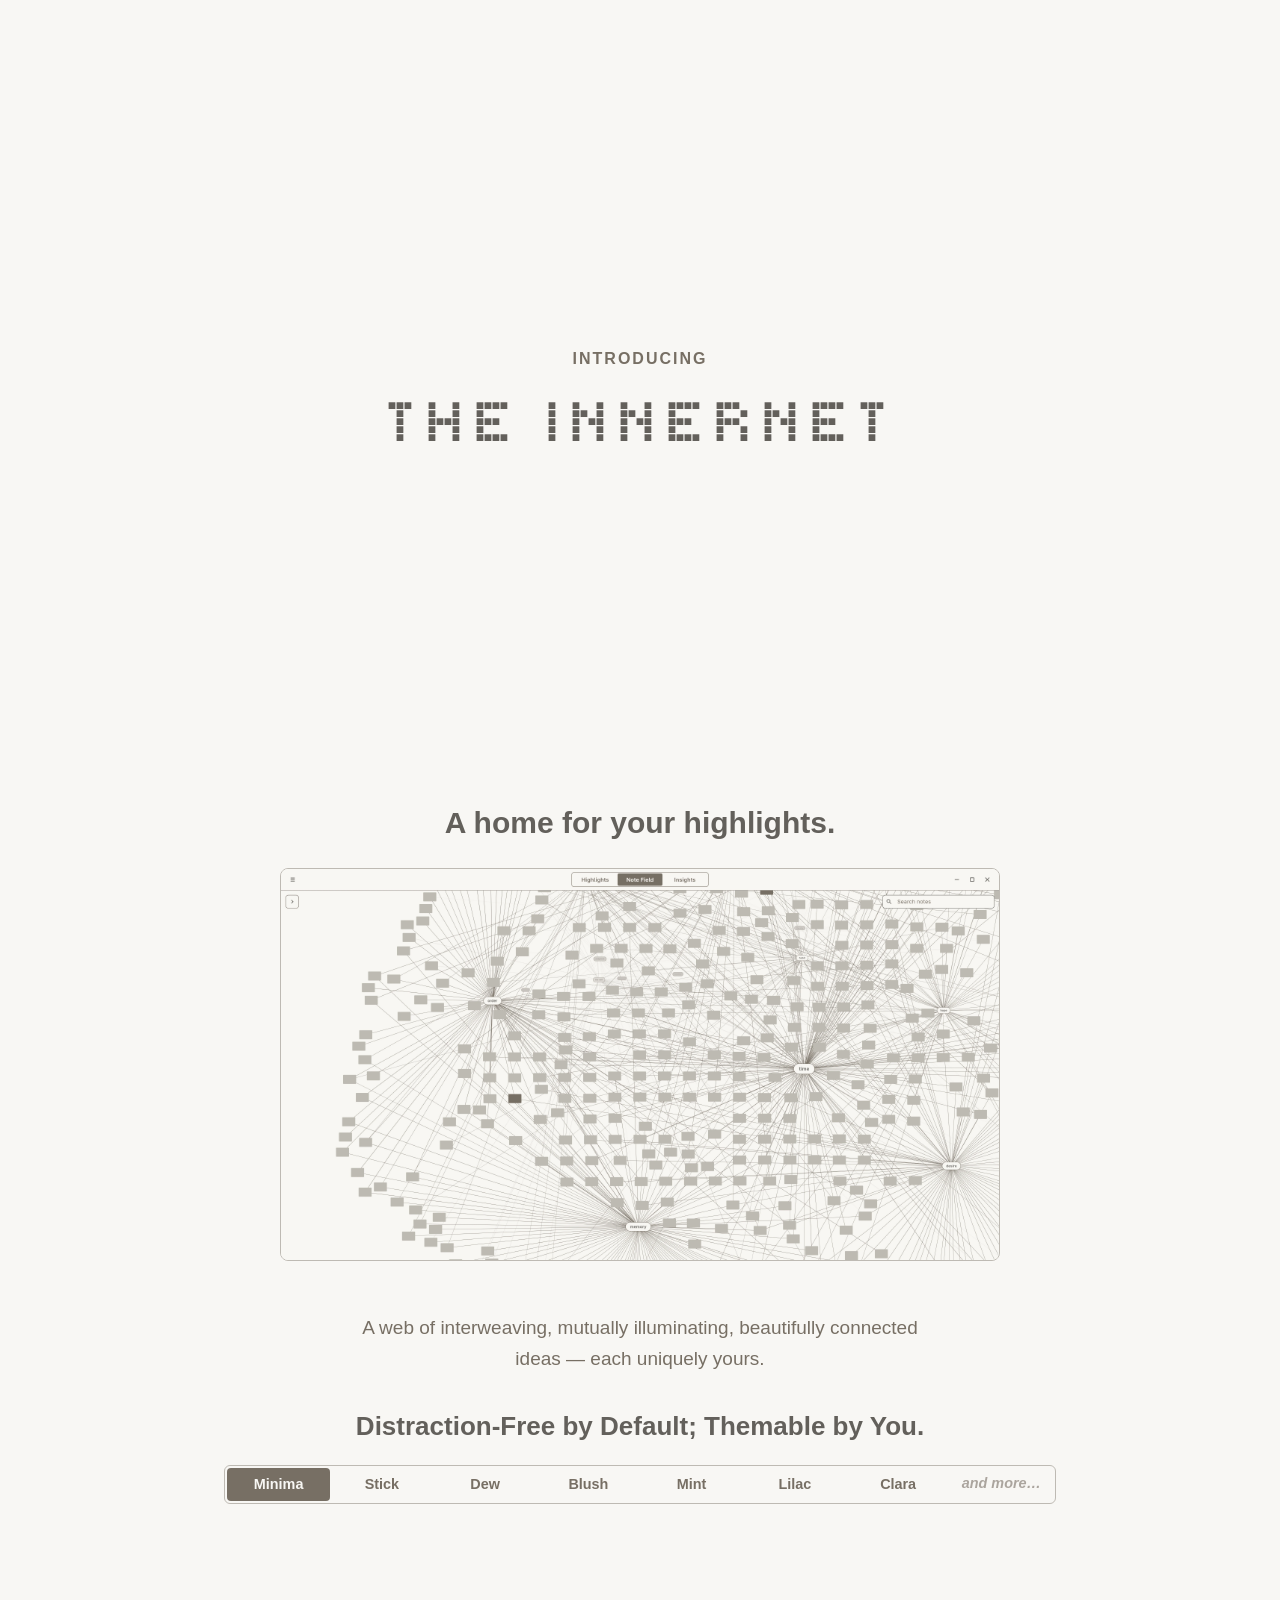
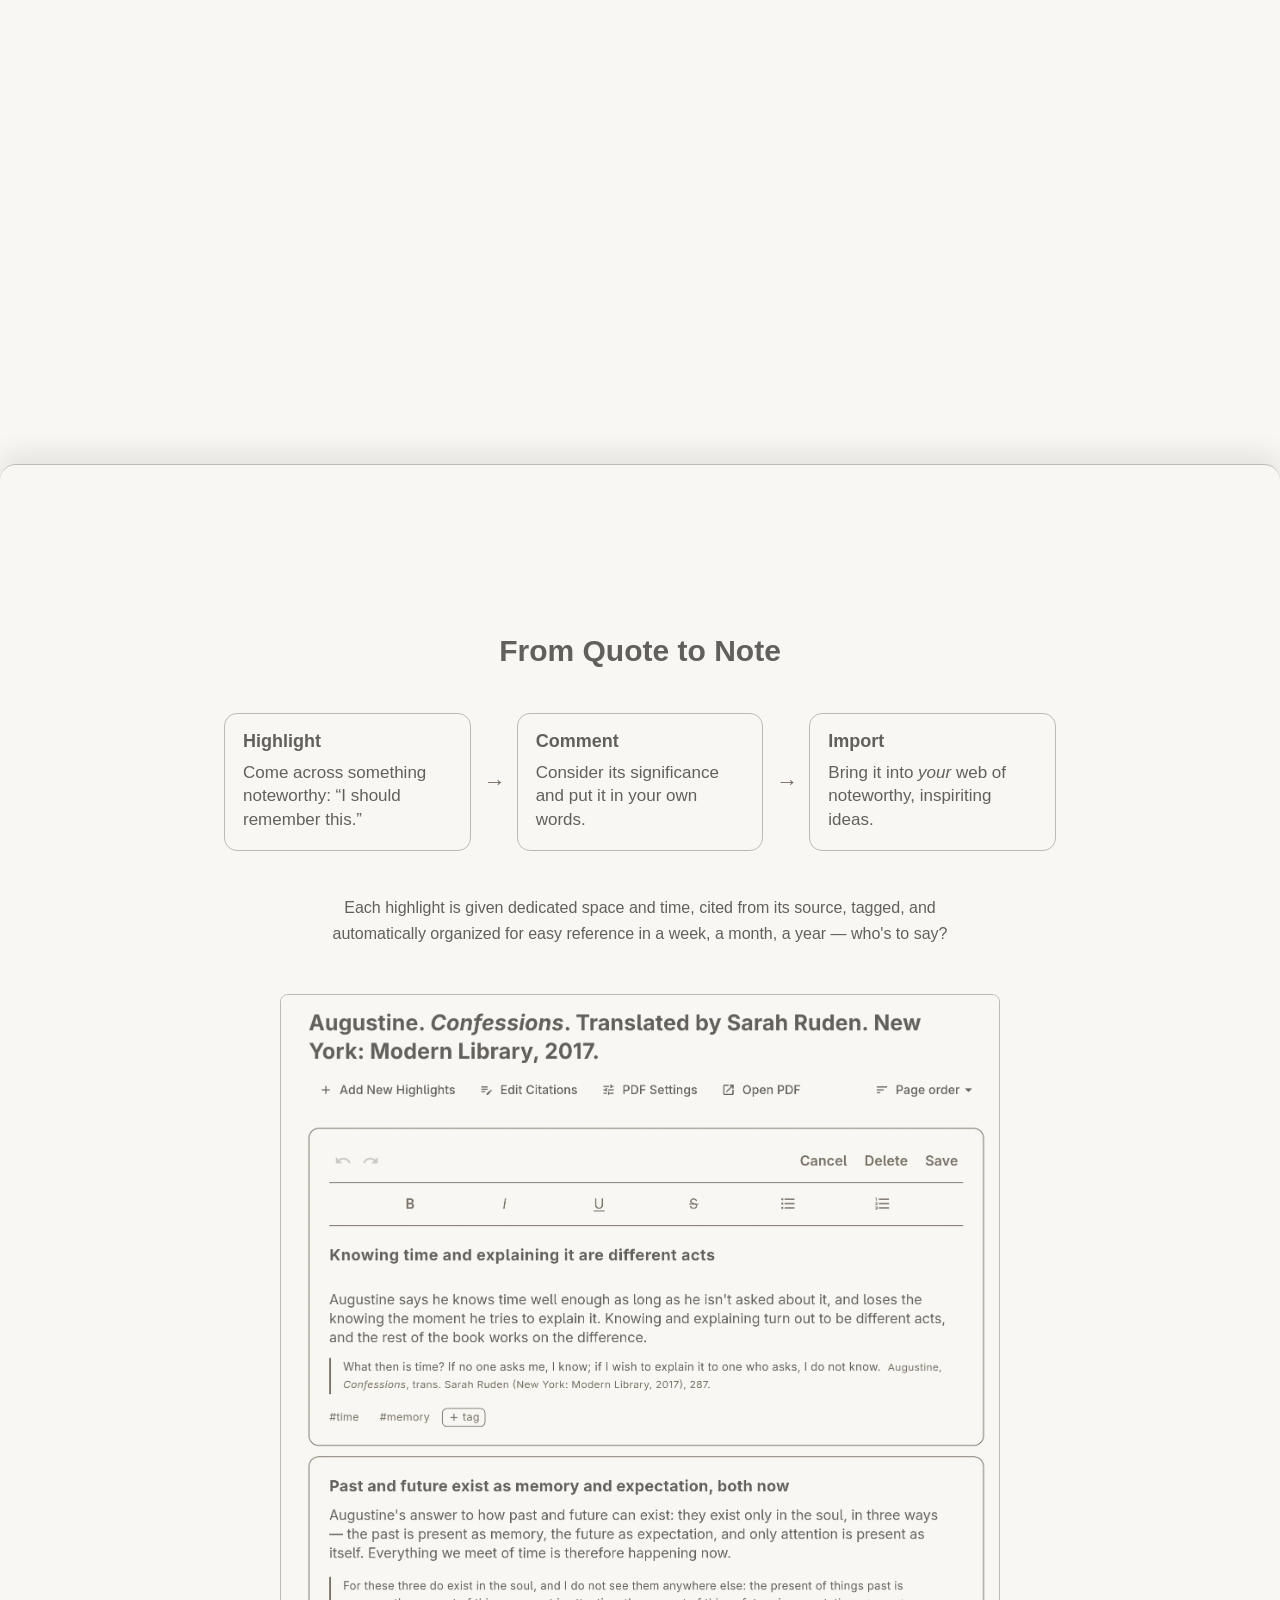
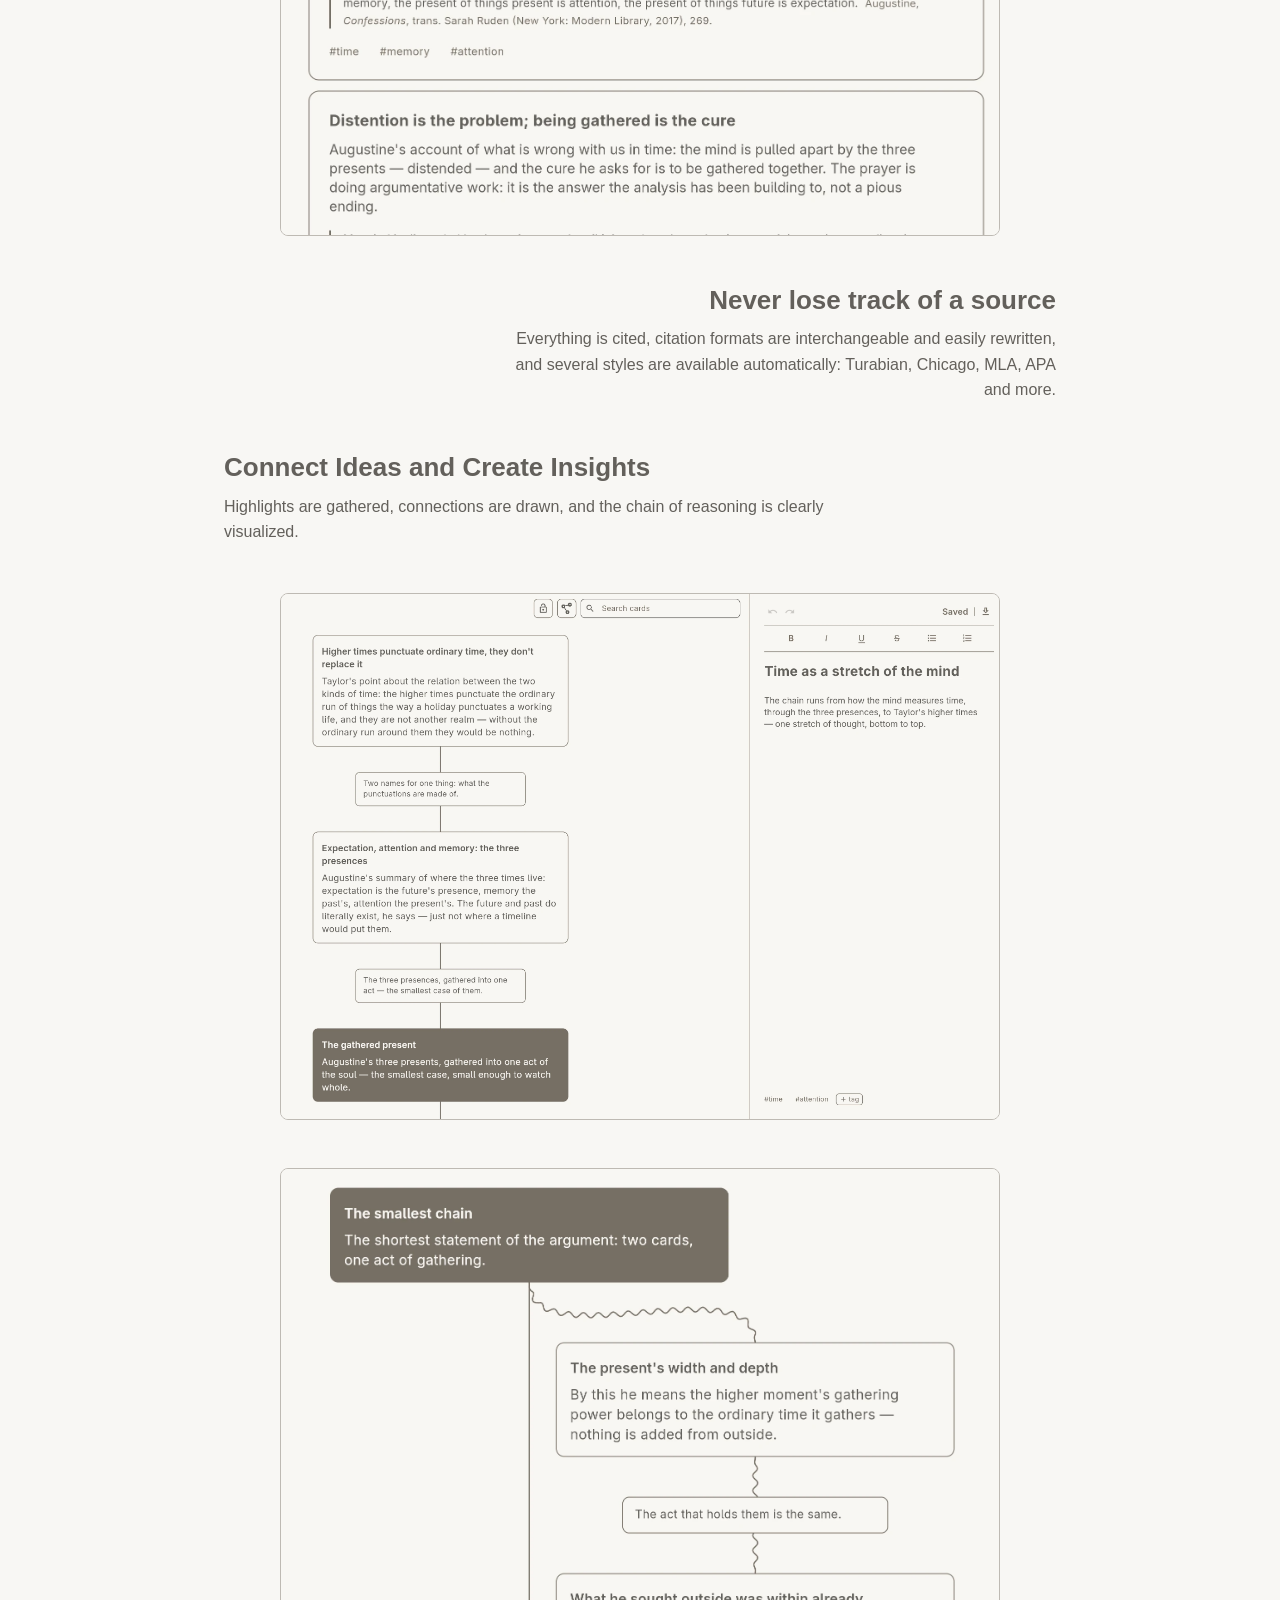
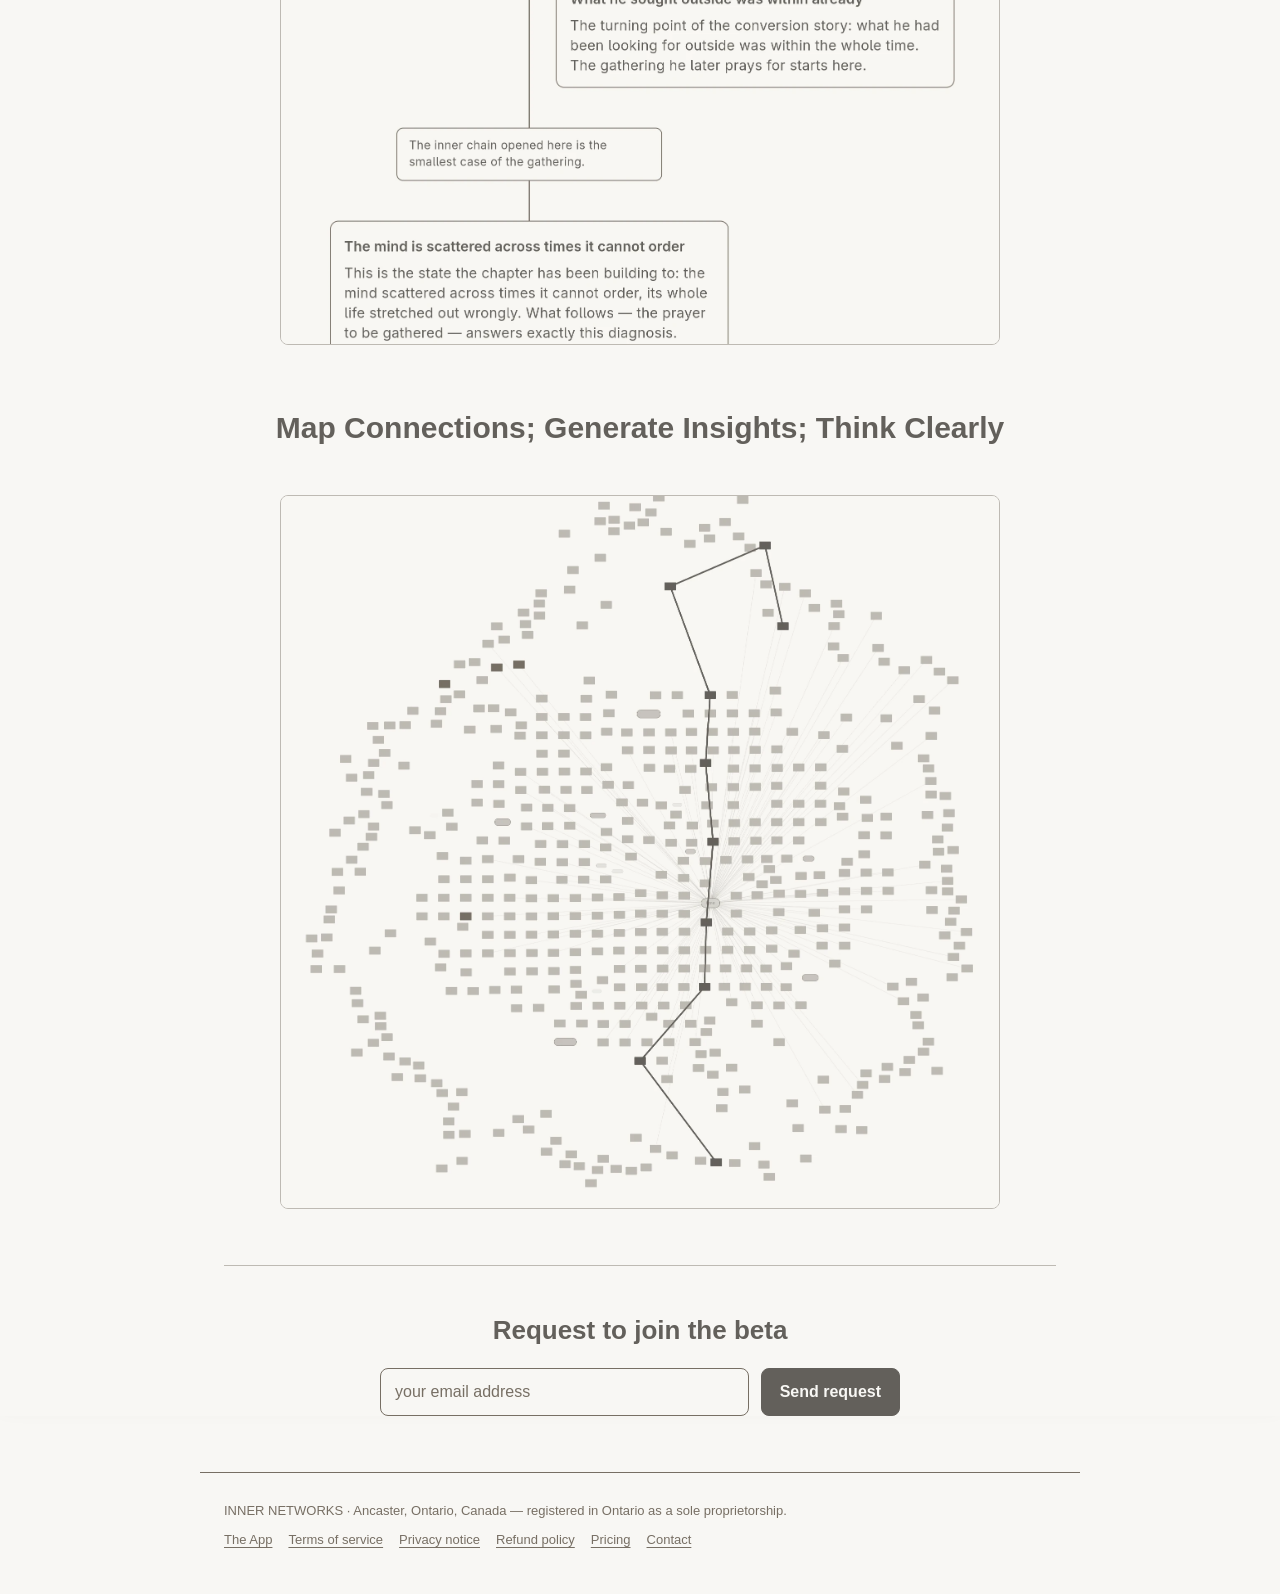
==== index.html @ b346fe4a "Versions 20261019b, for the sheet's new spacing" ====
<!DOCTYPE html>
<html lang="en">
<head>
<meta charset="utf-8">
<meta name="viewport" content="width=device-width, initial-scale=1">
<title>Innernet — a home for your highlights</title>
<meta name="description" content="Innernet is a reader for the PDFs you keep coming back to: highlights become notes with citations, notes gather on a field, insights draw the connections.">
<link rel="stylesheet" href="style.css?v=20261019b">
<script src="theme.js?v=20261019b"></script>
</head>
<body>
<main>
  <section class="hero mark">
    <p class="intro">Introducing</p>
    <p class="wordmark">THE INNERNET</p>
  </section>

  <div class="display">
  <section class="home-card">
    <h2>A home for your highlights.</h2>
    <figure class="screen">
      <img src="images/minima/note-field.webp?v=20261019b" data-shot="note-field" alt="The Note Field seen from far: over five hundred note cards from ten books laid out as a map, each tag a hub — order, language, habit, time, memory — with lines joining every card to what it shares.">
    </figure>
    <p class="tagline">A web of interweaving, mutually illuminating, beautifully connected ideas — each uniquely yours.</p>
  </section>

  <section class="themes">
    <h2>Distraction-Free by Default; Themable by You.</h2>
    <div class="theme-switch" aria-label="Theme"></div>
  </section>
  </div>

  <div class="sheet">
  <h2 class="process-head">From Quote to Note</h2>

  <ol class="process">
    <li>
      <h3>Highlight</h3>
      <p>Come across something noteworthy: “I should remember this.”</p>
    </li>
    <li>
      <h3>Comment</h3>
      <p>Consider its significance and put it in your own words.</p>
    </li>
    <li>
      <h3>Import</h3>
      <p>Bring it into <em>your</em> web of noteworthy, inspiriting ideas.</p>
    </li>
  </ol>

  <p class="process-lede">Each highlight is given dedicated space and time, cited from its source, tagged, and automatically organized for easy reference in a week, a month, a year — who's to say?</p>

  <figure class="screen">
    <img src="images/minima/editing-a-card.webp?v=20261019b" data-shot="editing-a-card" alt="A document's cards being edited: titles written as one-sentence summaries, notes stating plainly what the author is saying, the quotation beneath with its Turabian citation and tags.">
  </figure>

  <section class="walk right">
    <h2>Never lose track of a source</h2>
    <p class="quiet">Everything is cited, citation formats are interchangeable and easily rewritten, and several styles are available automatically: Turabian, Chicago, MLA, APA and more.</p>
  </section>

  <section class="walk" style="margin-top:48px;">
    <h2>Connect Ideas and Create Insights</h2>
    <p>Highlights are gathered, connections are drawn, and the chain of reasoning is clearly visualized.</p>
  </section>

  <figure class="screen">
    <img src="images/minima/throughline.webp?v=20261019b" data-shot="throughline" alt="An insight board: highlight cards linked by lines with comments, a throughline ending in an insight card.">
  </figure>

  <figure class="screen">
    <img src="images/minima/sub-throughline.webp?v=20261019b" data-shot="sub-throughline" alt="A smaller chain on the same board: an insight card opening through two highlight cards joined by commented lines.">
  </figure>

  <h2 class="process-head">Map Connections; Generate Insights; Think Clearly</h2>

  <figure class="screen">
    <img src="images/minima/field-throughline.webp?v=20261019b" data-shot="field-throughline" alt="The Note Field seen from far, every other line faded: one dark throughline running straight down through the middle of five hundred cards, from a highlight in one book to the next and on through seven of them.">
  </figure>

  <hr class="rule">

  <section class="beta-ask">
    <h2>Request to join the beta</h2>
    <form class="beta" onsubmit="location.href = 'mailto:support@theinnernet.co?subject=' + encodeURIComponent('Beta request') + '&body=' + encodeURIComponent(this.email.value); return false;">
      <input type="email" name="email" required placeholder="your email address" autocomplete="email">
      <button type="submit">Send request</button>
    </form>
  </section>
  </div>
</main>

<footer>
  <p>INNER NETWORKS · Ancaster, Ontario, Canada — registered in Ontario as a sole proprietorship.</p>
  <nav><a href="./">The App</a><a href="terms.html">Terms of service</a><a href="privacy.html">Privacy notice</a><a href="refund.html">Refund policy</a><a href="pricing.html">Pricing</a><a href="mailto:support@theinnernet.co">Contact</a></nav>
</footer>
</body>
</html>
---- style.css ----
/* THE INNERNET — the app's own styling, carried over to the site: its
   theme's colours (Minima's three by default: paper, stone, ink), Tiny5 LCD
   for the mark, outlines between lights, rounded 8, quiet stone labels.
   Each of the app's themes is a set of the same variables below (from its
   CSS file in the app's themes/), chosen by <html data-theme> (theme.js). */

@font-face {
  font-family: 'Tiny5';
  src: url('fonts/Tiny5-LCDRegular.ttf') format('truetype');
  font-weight: normal;
  font-style: normal;
  font-display: swap;
}

:root, [data-theme="minima"] {
  --paper: #F8F7F4;
  --stone: #776F64;
  --ink: #63605B;
  /* stone and paper, mixed, for hairlines and fills that aren't full stone */
  --line: color-mix(in srgb, var(--stone) 45%, var(--paper));
  --page: var(--paper);          /* what the page is drawn on */
  --selected: var(--stone);      /* the theme switch's indicator */
  --on-selected: var(--paper);
  --accent: var(--ink);          /* filled buttons */
  --on-accent: var(--paper);
  --fill-line: transparent;      /* an outline round filled things, where they're as pale as the page (Stick) */
  --accent-border: var(--accent);
  --wash: color-mix(in srgb, var(--stone) 8%, var(--paper));
  --deep: color-mix(in srgb, var(--stone) 16%, var(--paper));
  --radius: 8px;
}
[data-theme="stick"] {
  --paper: #FFFFFF; --stone: rgba(54, 54, 54, 0.75); --ink: #363636; --line: rgba(0, 0, 0, 0.3);
  --page: #FAF9F6; --selected: #FFF6BF; --on-selected: #363636; --accent: #FFF6BF; --on-accent: #363636;
  --fill-line: rgba(0, 0, 0, 0.3); --accent-border: var(--fill-line);
}
[data-theme="dew"] {
  --paper: #FCFEFF; --stone: #5F6C78; --ink: #3F4952; --line: #B7C6D4; --page: #F1F8FD;
  --selected: #B7DCFD; --on-selected: #3F4952; --accent: #95CAF8; --on-accent: #3F4952;
}
[data-theme="blush"] {
  --paper: #FFFDFD; --stone: #79666B; --ink: #514347; --line: #D4BFC5; --page: #FDF4F6;
  --selected: #FAC8D6; --on-selected: #514347; --accent: #F3ADC2; --on-accent: #514347;
}
[data-theme="mint"] {
  --paper: #FCFEFD; --stone: #607067; --ink: #3F4B44; --line: #B7C9BF; --page: #F1F9F4;
  --selected: #B6E4CA; --on-selected: #3F4B44; --accent: #93D6B1; --on-accent: #3F4B44;
}
[data-theme="lilac"] {
  --paper: #FEFDFF; --stone: #6E6978; --ink: #494551; --line: #C8C2D4; --page: #F8F5FD;
  --selected: #DDCFFA; --on-selected: #494551; --accent: #CCB8F4; --on-accent: #494551;
}
[data-theme="clara"] {
  --paper: #FFFFFF; --stone: rgba(54, 54, 54, 0.75); --ink: #363636; --line: rgba(0, 0, 0, 0.3);
  --page: #F5F5F5; --selected: #3069D0; --on-selected: #FFFFFF; --accent: #3069D0; --on-accent: #FFFFFF;
}

/* A change of theme glides rather than snaps. */
body, a, h1, h2, h3, h4, .intro, .wordmark, .tagline, .quiet, footer, footer nav a,
figure.screen img, .rule, .beta input, .beta button, .theme-switch, .theme-switch button,
.process li, .process h3, .process p, .process li:not(:first-child)::before {
  transition: background-color .35s ease, color .35s ease, border-color .35s ease;
}

* { box-sizing: border-box; }

body {
  margin: 0;
  overflow-x: clip;   /* the full-width sheet's 100vw counts the scroll bar */
  color: var(--ink);
  background: var(--page);
  font-family: 'Inter', 'Segoe UI', 'Helvetica Neue', Arial, sans-serif;
  font-size: 16px;
  line-height: 1.6;
  -webkit-font-smoothing: antialiased;
}

a { color: var(--ink); text-decoration-color: var(--stone); text-underline-offset: 3px; }
a:hover { color: var(--stone); }

h1, h2, h3, h4 { font-weight: 600; color: var(--ink); line-height: 1.25; }

main { max-width: 880px; margin: 0 auto; padding: 0 24px; }

/* The top of the home page: the wordmark centred in the space above the
   fold, and the next heading with the very top of the screenshot just
   peeking over the bottom edge (.mark) — a hint of what's below. */
.hero { padding: 44px 0 24px; }
.hero.mark {
  padding: 0;
  min-height: calc(100vh - 96px);
  display: flex; flex-direction: column;
  justify-content: center; align-items: center;
  text-align: center;
}
.intro {
  font-size: 16px; font-weight: 600; letter-spacing: 2px;
  text-transform: uppercase; color: var(--stone); margin: 0 0 14px;
}
.wordmark {
  font-family: 'Tiny5', monospace;
  font-size: 72px; letter-spacing: 8px; line-height: 1;
  color: var(--ink); margin: 0;
}
.home-card { text-align: center; }
.home-card h2 { font-size: 30px; margin: 0 0 26px; }
/* the caption's gone; the gap it left stays between image and tagline */
.home-card figure.screen { margin: 0 auto 52px; }
.tagline {
  font-size: 19px; color: var(--stone); max-width: 560px; margin: 0 auto;
}
.home-card { padding-bottom: 36px; }
.chip {
  display: inline-block; border: 1px solid var(--stone); color: var(--stone);
  border-radius: var(--radius); padding: 4px 12px; font-size: 12px;
  letter-spacing: 1.6px; text-transform: uppercase; font-weight: 600;
  margin: 0 0 26px;
}
.hero .lede { font-size: 19px; max-width: 600px; margin: 0 auto; color: var(--stone); }

/* Screen figures: stone-outlined, rounded like the app's cards */
figure.screen { margin: 48px auto; max-width: 720px; }
figure.screen img {
  display: block; width: 100%; height: auto;
  border: 1px solid var(--line); border-radius: var(--radius);
}
figure.screen.portrait { text-align: center; }
figure.screen.portrait img { display: inline-block; max-width: 540px; }
figure.screen figcaption {
  font-size: 13px; color: var(--stone); margin: 10px 2px 0;
}

/* Feature cards */
.points {
  display: grid; grid-template-columns: repeat(auto-fit, minmax(240px, 1fr));
  gap: 16px; padding: 20px 0 8px;
}
.points div {
  border: 1px solid var(--line); border-radius: var(--radius);
  padding: 20px 22px; background: var(--paper);
}
.points h3 { margin: 0 0 8px; font-size: 16.5px; }
.points p { margin: 0; font-size: 15px; color: var(--stone); }

/* From Quote to Note: a centred heading, then the three steps as cards
   joined by stone arrows — the app's connecting lines, pointed — then the
   sentence, centred under the cards. */
.process-head {
  text-align: center; font-size: 30px;
  margin: 64px 0 0;
}
.process {
  list-style: none; margin: 44px 0; padding: 0;
  display: grid; grid-template-columns: 1fr 1fr 1fr; gap: 46px;
  max-width: 832px;
}
/* Each step a Note Field card (FieldCard), a third again their size: the
   paper a step up from the page's, one border of a single width (darkened
   only by hovering, as the card raises), radius 10, a 14 px title and
   13 px notes on 1.4 — here at that size ×1.3. */
.process li {
  position: relative; border: 1px solid var(--line); border-radius: 13px;
  padding: 16px 18px 18px; background: var(--paper);
}
.process li:hover { border-color: var(--ink); }
.process li:not(:first-child)::before {
  content: '→'; position: absolute; left: -46px; width: 46px;
  top: 50%; transform: translateY(-50%);
  text-align: center; color: var(--stone); font-size: 22px; font-weight: 600;
}
.process h3 {
  margin: 0 0 8px; font-size: 18px; font-weight: 600;
  text-transform: none; letter-spacing: 0; color: var(--ink);
}
.process p { margin: 0; font-size: 17px; line-height: 1.4; color: var(--ink); }
.process p em { color: var(--ink); }
.process-lede {
  text-align: center; color: var(--ink);
  max-width: 640px; margin: 0 auto;
}

/* A word section beside or before a figure */
.walk { max-width: 640px; margin: 0; }
.walk.right { margin-left: auto; text-align: right; }
.walk.right h2, .walk.right p { max-width: 560px; margin-left: auto; }
.walk h2 { font-size: 26px; margin: 0 0 10px; }
.walk h3 { font-size: 18px; margin: 0 0 8px; }
.walk p { margin: 0 0 12px; color: var(--ink); }
.quiet { color: var(--stone); }

/* Lists styled like the app's quiet labels */
.list { padding-left: 0; list-style: none; margin: 14px 0; }
.list li {
  padding: 10px 0 10px 0; border-top: 1px solid var(--line);
  font-size: 15.5px; max-width: 640px;
}
.list li:last-child { border-bottom: 1px solid var(--line); }
.list b { font-weight: 600; }

/* Pricing */
.pricing { margin-top: 56px; }
.pricing h2 { font-size: 26px; margin: 0 0 8px; }
.sub { margin: 0 0 22px; color: var(--stone); max-width: 640px; }
.tiers { display: grid; grid-template-columns: repeat(auto-fit, minmax(200px, 1fr)); gap: 16px; }
.tiers.two { max-width: 480px; }
.tier {
  border: 1px solid var(--stone); border-radius: var(--radius);
  padding: 20px 22px;
}
.tier h4 {
  margin: 0 0 10px; font-size: 13px; letter-spacing: 1.4px;
  text-transform: uppercase; color: var(--stone);
}
.tier.filled { background: var(--ink); border-color: var(--ink); color: var(--paper); }
.tier.filled, .tier.filled h4, .tier.filled .price span { color: var(--paper); }
.tier.filled h4 { color: color-mix(in srgb, var(--paper) 70%, var(--ink)); }
.price { font-size: 30px; font-weight: 600; margin-bottom: 10px; color: var(--ink); }
.price span { font-size: 14px; font-weight: 600; color: var(--stone); }
.tier p { margin: 0; font-size: 14.5px; color: var(--stone); }
.tier.filled .price { color: var(--paper); }
.tier.filled p { color: color-mix(in srgb, var(--paper) 80%, var(--stone)); }
.tiny { font-size: 13px; color: var(--stone); margin-top: 18px; }

/* Beta request: an email box and a filled send button, as the app's controls */
.beta-ask { text-align: center; margin: 48px 0 56px; }
.beta-ask h2 { font-size: 26px; margin: 0 0 22px; }
.beta { display: flex; gap: 12px; max-width: 520px; margin: 0 auto; }
.beta input {
  flex: 1; padding: 10px 14px; font: inherit; color: var(--ink);
  background: var(--paper); border: 1px solid var(--stone);
  border-radius: var(--radius);
}
.beta input::placeholder { color: var(--stone); }
.beta input:focus { outline: none; border-color: var(--ink); }
.beta button {
  padding: 10px 18px; font: inherit; font-weight: 600; cursor: pointer;
  background: var(--accent); color: var(--on-accent);
  border: 1px solid var(--accent-border); border-radius: var(--radius);
}
.beta button:hover { background: color-mix(in srgb, var(--accent) 85%, var(--paper)); }

/* The themes: the app's view switch (SlideToggle) as a theme switch, a
   track outlined like the app's with a sliding indicator; clicking a
   segment, or dragging across them, redraws the page (and its pictures)
   in that theme. */
/* The display — the Note Field's picture, its tagline and the theme
   switch just under it, so switching shows the field change — holds the
   page behind it: pinned once its foot reaches the window's (theme.js
   measures it, --display-h; unmeasured, it pins at the top) while
   everything after — From Quote to Note on — slides up over it as one
   card (.sheet), as a card joins the field in the app. */
.display {
  position: sticky; z-index: 0;
  top: calc(100vh - var(--display-h, 100vh));
}
.themes { text-align: center; padding: 0 0 200px; }
.themes h2 { font-size: 26px; margin: 0 0 22px; }
/* The rest of the page, riding over it: opaque and the window's full
   width (its content kept to the column), its top the card's rounded
   corners and the app's hairline, lifting off with a shadow. */
.sheet {
  position: relative; z-index: 1;
  margin: 0 calc(50% - 50vw);
  /* A pause: this much scrolling with the display held still, before the
     sheet comes up over it. */
  margin-top: 40vh;
  padding: 0 calc(50vw - 50%);
  /* An empty band at its top, so the card comes well up before any of
     its writing does. */
  padding-top: calc(15vh - 32px);   /* (with From Quote to Note's 64px: 15vh + 32px in all) */
  background: var(--page);
  border-top: 1px solid var(--line);
  border-radius: 16px 16px 0 0;
  box-shadow: 0 -12px 24px rgba(0, 0, 0, .08);
}
.theme-switch {
  display: inline-flex; position: relative; padding: 2px;
  border: 1px solid var(--line); border-radius: 6px;
  touch-action: none; user-select: none; -webkit-user-select: none;
  max-width: 100%;
}
.theme-switch .indicator {
  position: absolute; top: 2px; bottom: 2px; left: 2px;
  width: calc((100% - 4px) / var(--count)); border-radius: 4px;
  background: var(--selected);
  box-shadow: inset 0 0 0 1px var(--fill-line);
  transform: translateX(calc(var(--at) * 100%));
  transition: transform .2s ease-out, background-color .35s ease;
}
.theme-switch button {
  position: relative; width: 120px; min-width: 0; height: 33px; padding: 0 4px;
  font: inherit; font-size: 14.4px; font-weight: 600; color: var(--stone);
  background: none; border: 0; border-radius: 4px; cursor: pointer;
}
.theme-switch button:hover:not([aria-checked="true"]) {
  background: color-mix(in srgb, var(--ink) 8%, transparent);
}
.theme-switch button[aria-checked="true"] { color: var(--on-selected); }
.theme-switch button:focus-visible { outline: 2px solid var(--ink); outline-offset: 1px; }
/* "and more…": the last segment, quieter and never chosen. */
.theme-switch .more {
  position: relative; width: 120px; height: 33px; display: flex;
  align-items: center; justify-content: center; padding: 0 4px;
  font-size: 14.4px; font-weight: 600; font-style: italic; line-height: 1.1;
  color: color-mix(in srgb, var(--stone) 60%, var(--page)); cursor: default;
}

/* Each screenshot shows the app in the page's theme: the next theme's
   picture fades in over the last. */
figure.screen .shots { position: relative; }
figure.screen .shots img + img { position: absolute; inset: 0; }
figure.screen .shots img { transition: opacity .35s ease, border-color .35s ease; }

/* Rules between sections: stone hairlines, as outlines separate lights */
.rule { border: 0; border-top: 1px solid var(--line); margin: 56px 0 0; }

/* Trial / footnotes / footer */
.trial { margin-top: 52px; }
.trial h2 { font-size: 22px; margin: 0 0 8px; }
.trial p { margin: 0; max-width: 640px; color: var(--ink); }
.footnotes { margin-top: 44px; padding-top: 20px; border-top: 1px solid var(--line); font-size: 14px; color: var(--stone); }
.footnotes p { margin: 6px 0; }
footer {
  max-width: 880px; margin: 48px auto 0; padding: 22px 24px 44px;
  border-top: 1px solid var(--stone); font-size: 13px; color: var(--stone);
}
footer p { margin: 6px 0; }
footer nav { display: flex; gap: 16px; flex-wrap: wrap; margin-top: 8px; }
footer nav a { color: var(--stone); }
footer nav a:hover { color: var(--ink); }

/* The AI page's reply echo: the reader's pale-stone bubble, as in the panel. */
.bubble {
  border: 1px solid var(--line); border-radius: var(--radius);
  padding: 14px 18px; max-width: 620px; margin: 0 0 12px; font-size: 15.5px;
  background: var(--paper);
}
.bubble.you { background: var(--deep); border-color: var(--deep); margin-left: 15%; }
.bubble .who {
  font-size: 12px; letter-spacing: 1.4px; text-transform: uppercase;
  font-weight: 600; color: var(--stone); margin: 0 0 6px;
}
.bubble p { margin: 0; }

/* Legal pages */
.doc { padding: 44px 0 24px; }
.doc h1 { font-size: 34px; margin: 0 0 18px; }
.doc h2 { font-size: 20px; margin: 30px 0 8px; }
.doc p, .doc li { max-width: 660px; }
.doc em { color: var(--stone); }

@media (max-width: 640px) {
  .wordmark { font-size: 44px; letter-spacing: 5px; }
  .hero h1 { font-size: 22px; }
  .hero { padding-top: 48px; }
  .hero.mark { padding: 0; }
  .bubble.you { margin-left: 0; }
  .beta { flex-direction: column; }
  /* Seven themes across a phone: "and more…" goes, and they share it. */
  .theme-switch { display: flex; --count: var(--themes) !important; }
  .theme-switch button { flex: 1; width: auto; font-size: 11px; padding: 0 1px; }
  .theme-switch .more { display: none; }
  .process { grid-template-columns: 1fr; gap: 36px; margin: 40px 0; }
  .process li:not(:first-child)::before {
    content: '↓'; top: -31px; left: 50%; width: auto;
    transform: translateX(-50%);
  }
}
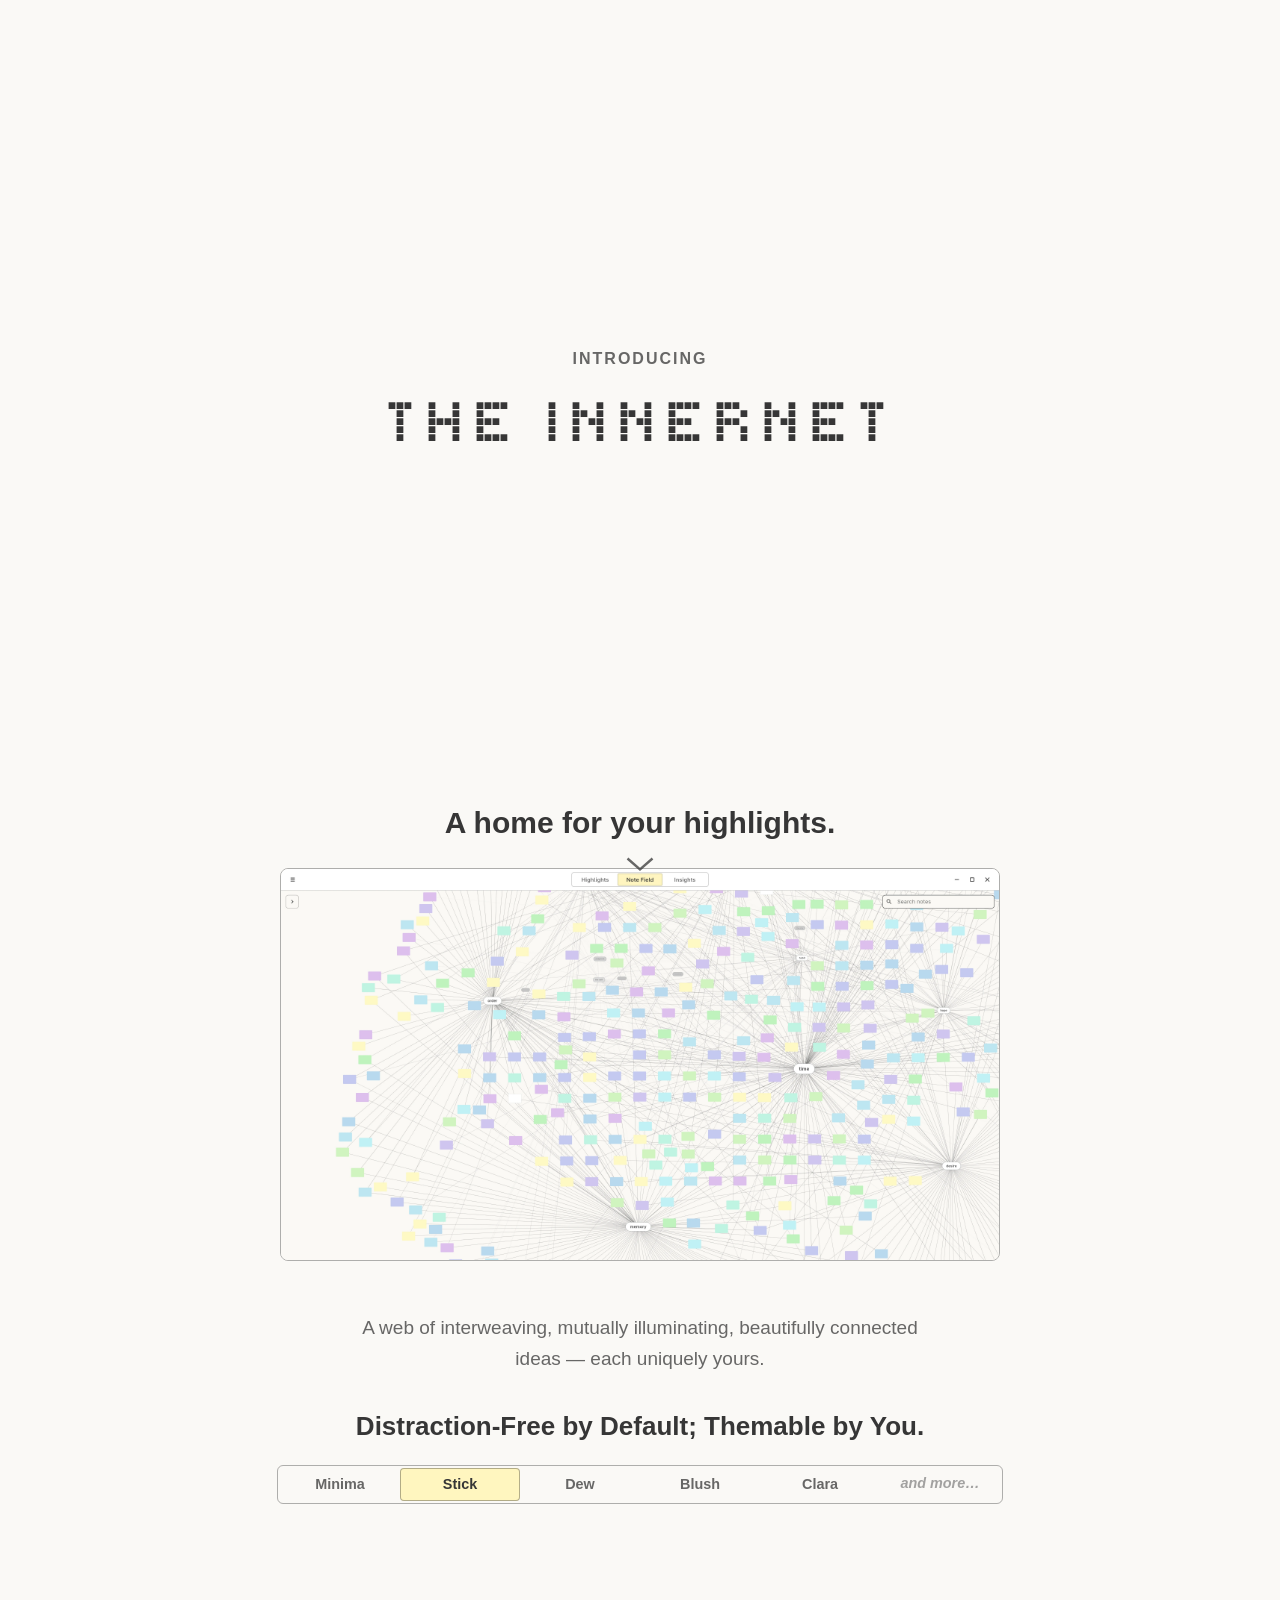
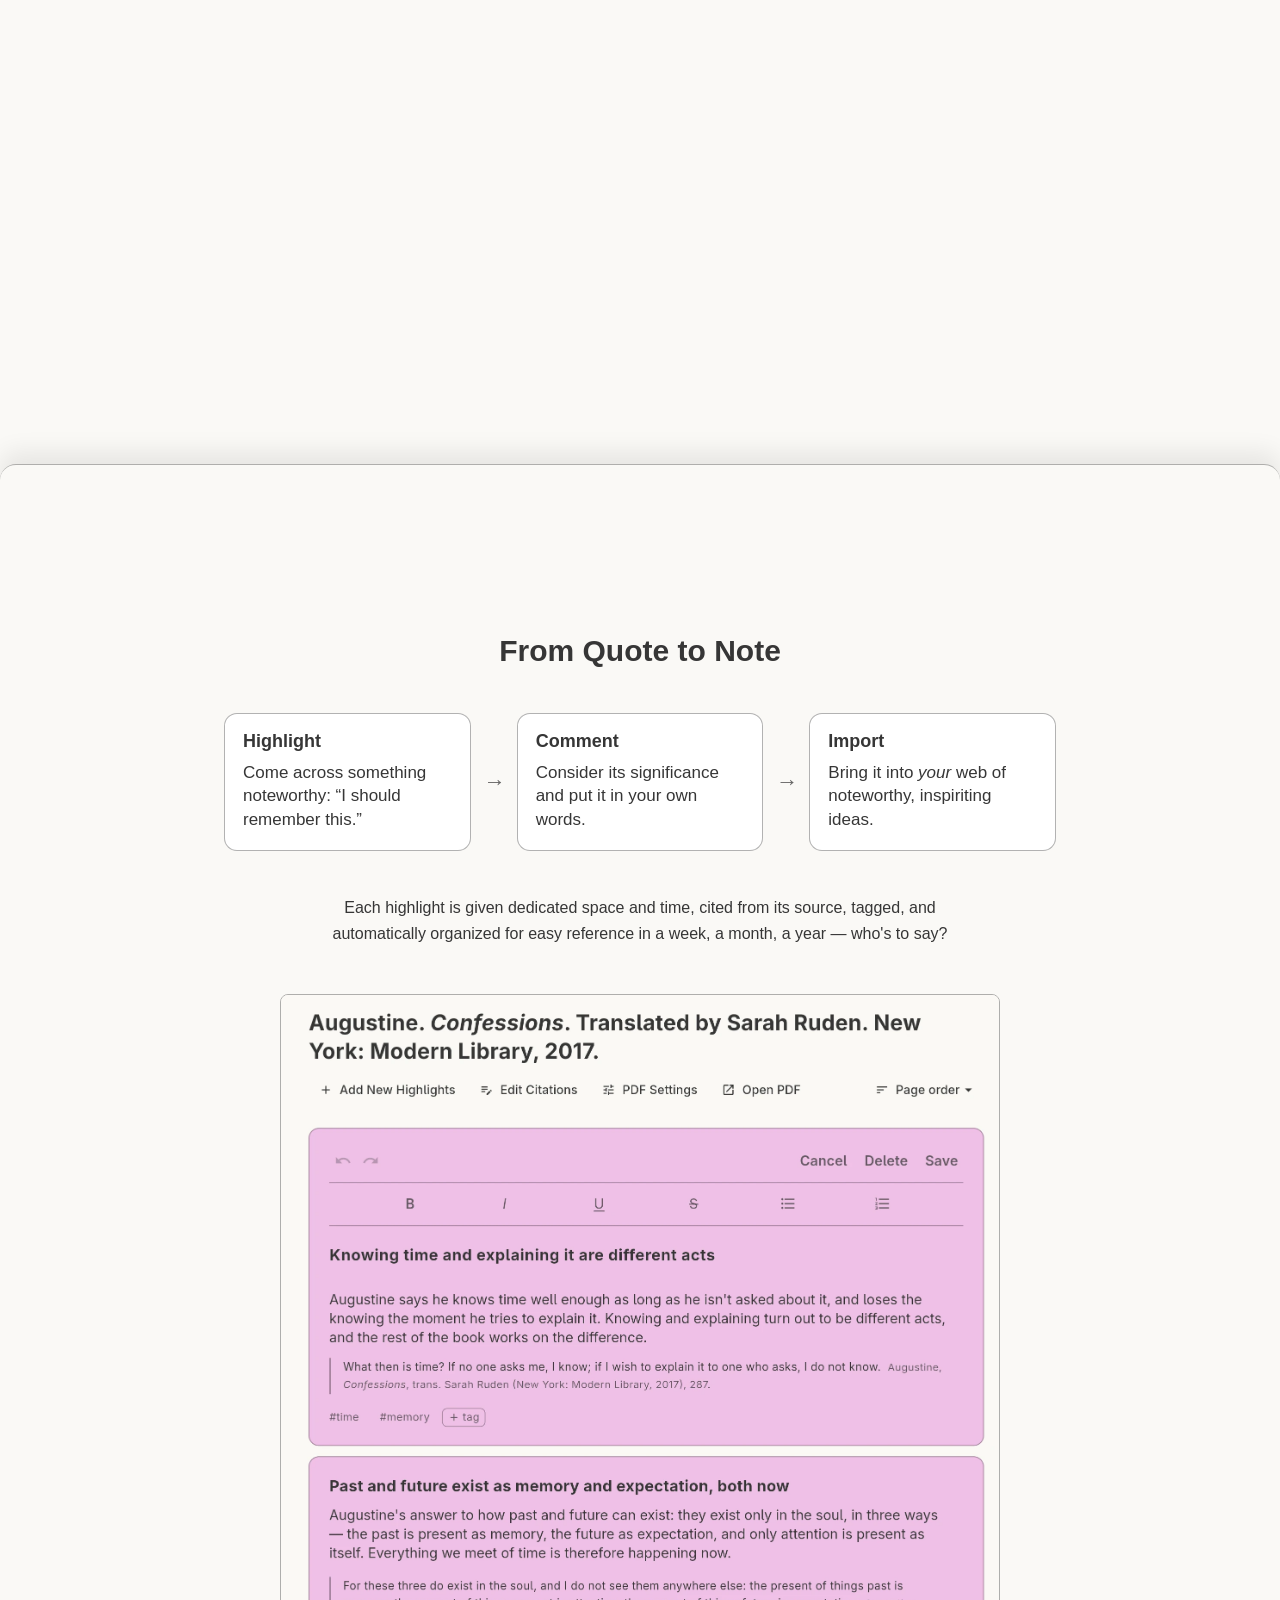
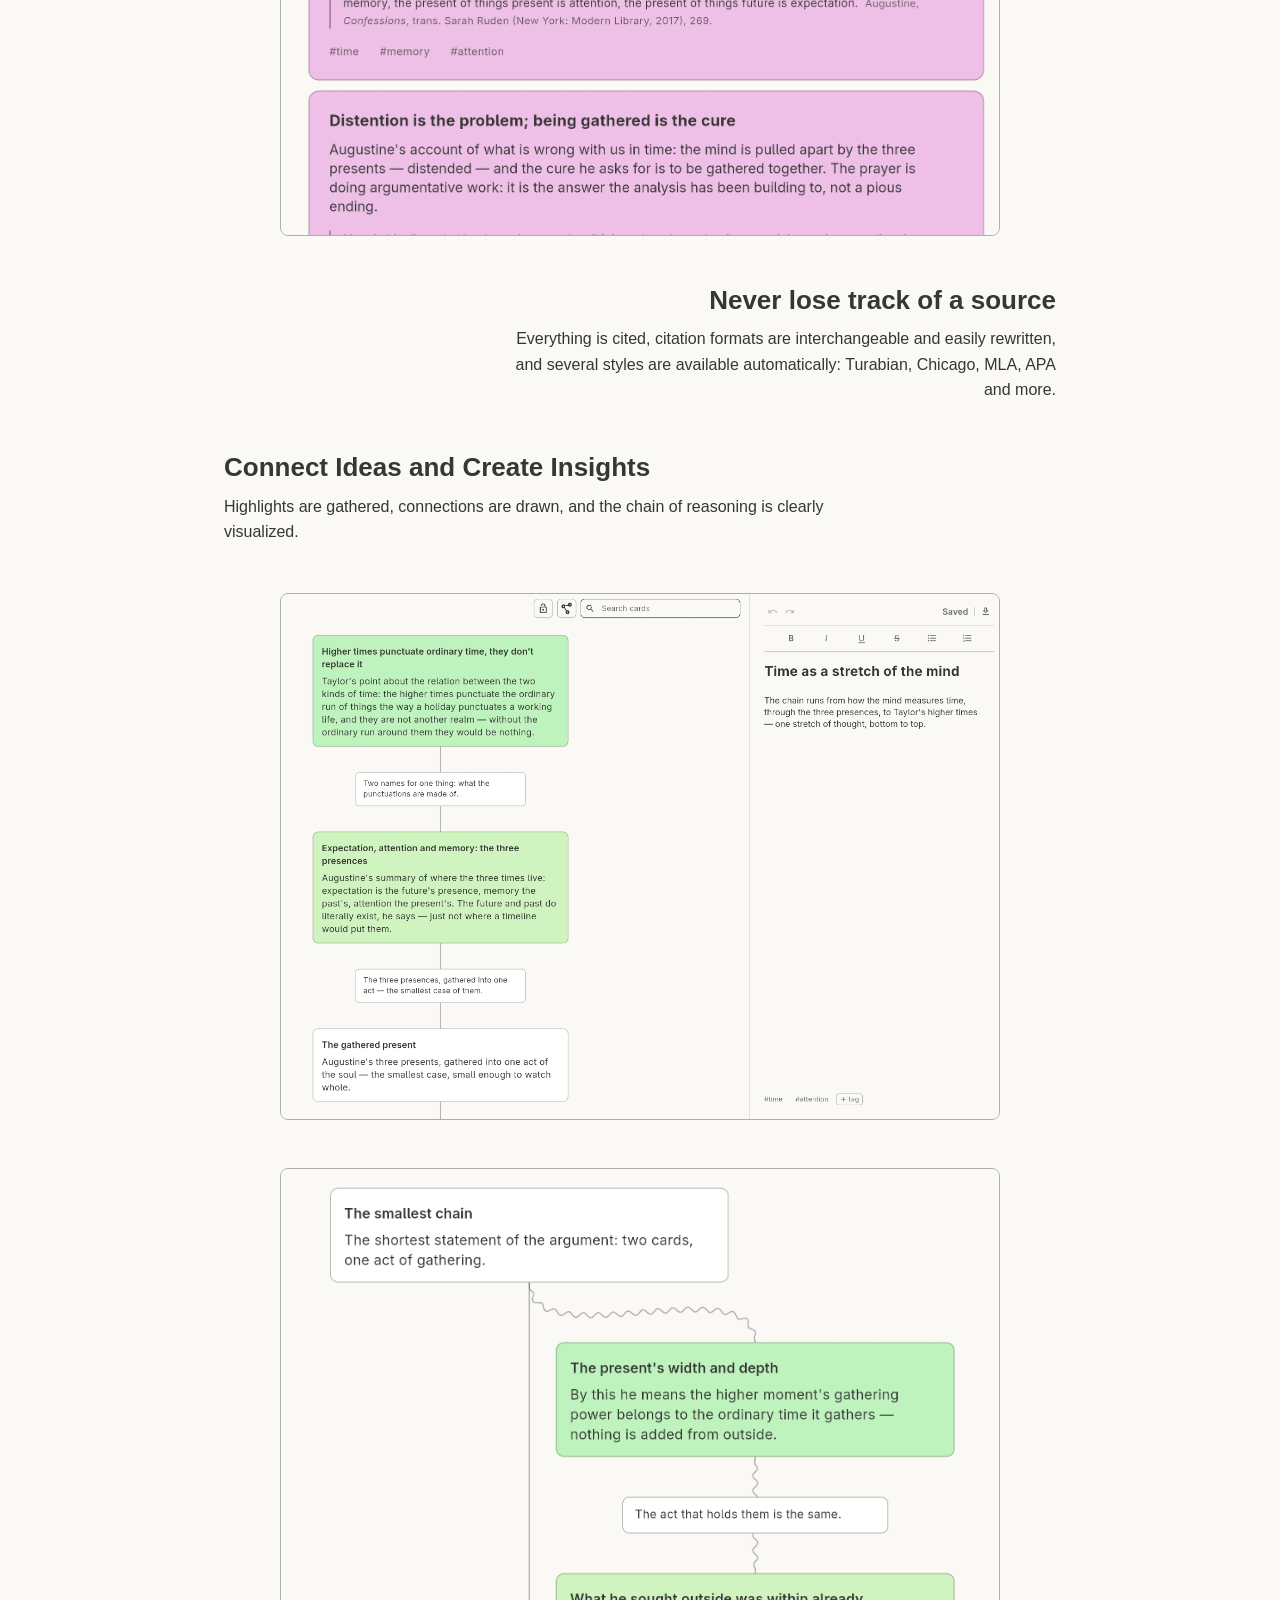
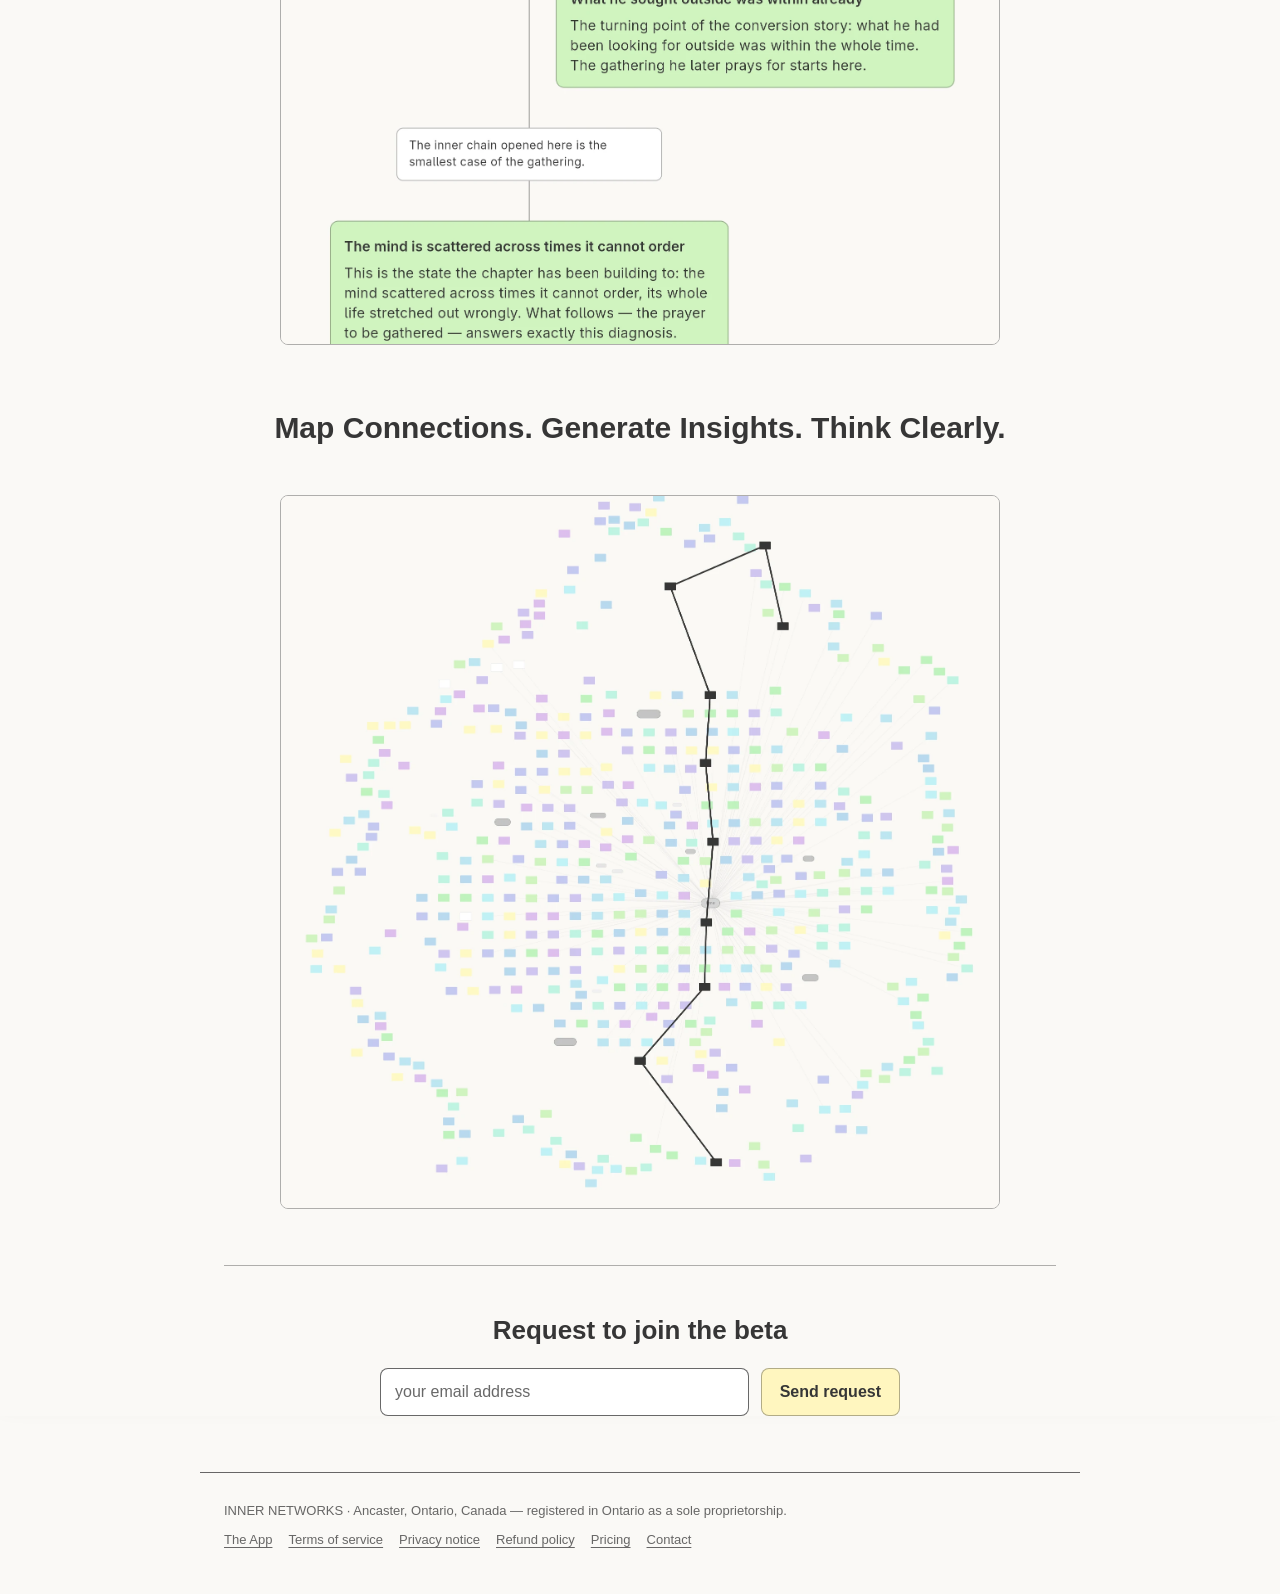
==== commit 9f48ac87: "The tagline's full stops; the theme tour starts at once (then every 4 s); Mint and Lilac out of the " ====
--- a/index.html
+++ b/index.html
@@ -5,8 +5,8 @@
 <meta name="viewport" content="width=device-width, initial-scale=1">
 <title>Innernet — a home for your highlights</title>
 <meta name="description" content="Innernet is a reader for the PDFs you keep coming back to: highlights become notes with citations, notes gather on a field, insights draw the connections.">
-<link rel="stylesheet" href="style.css?v=20261019b">
-<script src="theme.js?v=20261019b"></script>
+<link rel="stylesheet" href="style.css?v=20261019d">
+<script src="theme.js?v=20261019d"></script>
 </head>
 <body>
 <main>
@@ -72,7 +72,7 @@
     <img src="images/minima/sub-throughline.webp?v=20261019b" data-shot="sub-throughline" alt="A smaller chain on the same board: an insight card opening through two highlight cards joined by commented lines.">
   </figure>
 
-  <h2 class="process-head">Map Connections; Generate Insights; Think Clearly</h2>
+  <h2 class="process-head">Map Connections. Generate Insights. Think Clearly.</h2>
 
   <figure class="screen">
     <img src="images/minima/field-throughline.webp?v=20261019b" data-shot="field-throughline" alt="The Note Field seen from far, every other line faded: one dark throughline running straight down through the middle of five hundred cards, from a highlight in one book to the next and on through seven of them.">
@@ -90,6 +90,12 @@
   </div>
 </main>
 
+<button class="scroll-cue" type="button" aria-label="Scroll down">
+  <svg width="28" height="15" viewBox="0 0 28 15" aria-hidden="true">
+    <path d="M1.5 1.5L14 12.5 26.5 1.5" stroke="currentColor" stroke-width="2.4" fill="none"/>
+  </svg>
+</button>
+
 <footer>
   <p>INNER NETWORKS · Ancaster, Ontario, Canada — registered in Ontario as a sole proprietorship.</p>
   <nav><a href="./">The App</a><a href="terms.html">Terms of service</a><a href="privacy.html">Privacy notice</a><a href="refund.html">Refund policy</a><a href="pricing.html">Pricing</a><a href="mailto:support@theinnernet.co">Contact</a></nav>
--- a/style.css
+++ b/style.css
@@ -154,7 +154,7 @@
   display: grid; grid-template-columns: 1fr 1fr 1fr; gap: 46px;
   max-width: 832px;
 }
-/* Each step a Note Field card (FieldCard), a third again their size: the
+/* Each step drawn as a card of the app's Note Field, a third again its size: the
    paper a step up from the page's, one border of a single width (darkened
    only by hovering, as the card raises), radius 10, a 14 px title and
    13 px notes on 1.4 — here at that size ×1.3. */
@@ -239,7 +239,7 @@
 }
 .beta button:hover { background: color-mix(in srgb, var(--accent) 85%, var(--paper)); }
 
-/* The themes: the app's view switch (SlideToggle) as a theme switch, a
+/* The themes: the app's view switch as a theme switch, a
    track outlined like the app's with a sliding indicator; clicking a
    segment, or dragging across them, redraws the page (and its pictures)
    in that theme. */
@@ -273,6 +273,30 @@
   border-radius: 16px 16px 0 0;
   box-shadow: 0 -12px 24px rgba(0, 0, 0, .08);
 }
+/* The scroll cue: a chevron at the window's foot (only on the home page),
+   faded in 2 s after the page opens to encourage the visitor down into
+   the sheet above; gone while they've scrolled (back with them below it),
+   and once pressed for good. */
+.scroll-cue {
+  position: fixed; left: 50%; bottom: 20px; transform: translateX(-50%);
+  z-index: 2; margin: 0; padding: 8px; line-height: 0;
+  color: var(--stone); background: none; border: 0; cursor: pointer;
+  opacity: 0; visibility: hidden; pointer-events: none;
+  transition: opacity .5s ease, visibility 0s linear .5s, color .15s ease;
+}
+.scroll-cue.show {
+  opacity: 1; visibility: visible; pointer-events: auto;
+  transition: opacity .5s ease, color .15s ease;
+}
+.scroll-cue:hover { color: var(--ink); }
+.scroll-cue svg { display: block; animation: cue-bob 2.2s ease-in-out infinite; }
+@keyframes cue-bob {
+  0%, 100% { transform: translateY(0); }
+  50% { transform: translateY(5px); }
+}
+@media (prefers-reduced-motion: reduce) {
+  .scroll-cue svg { animation: none; }
+}
 .theme-switch {
   display: inline-flex; position: relative; padding: 2px;
   border: 1px solid var(--line); border-radius: 6px;
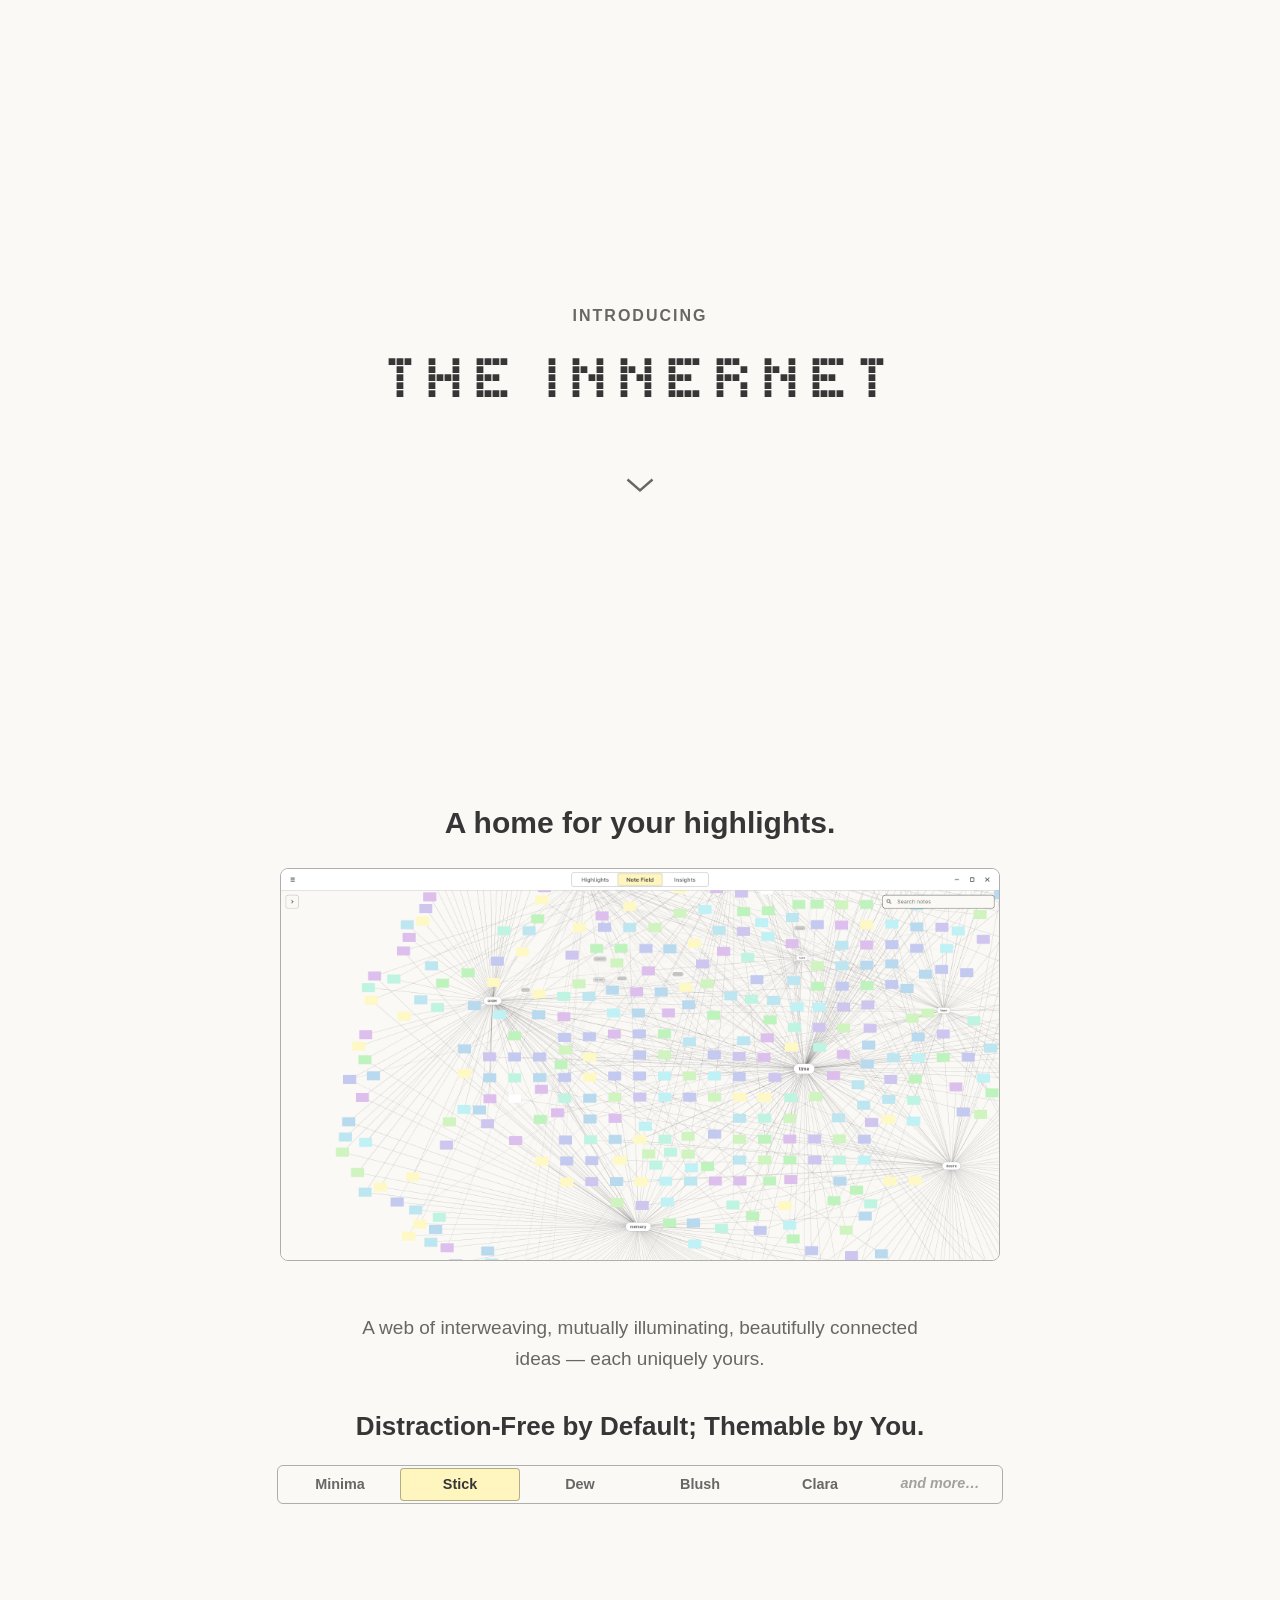
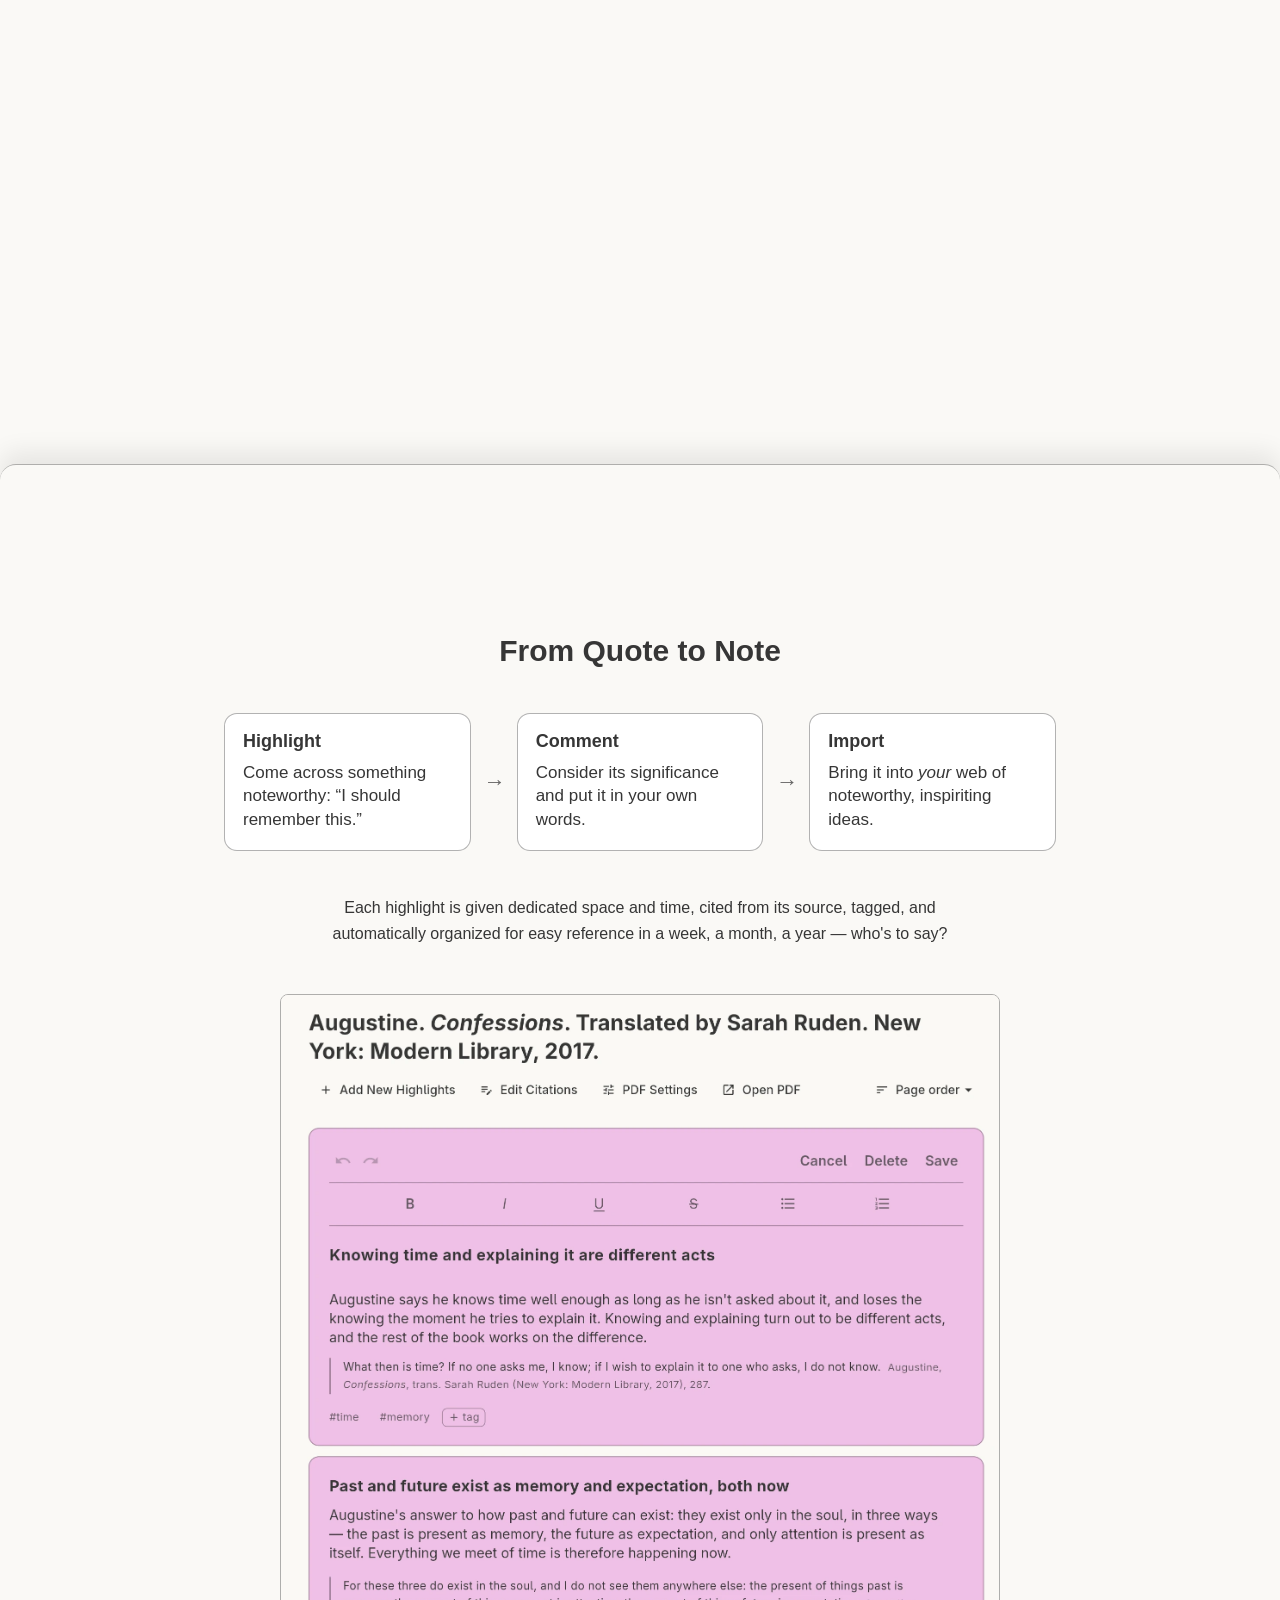
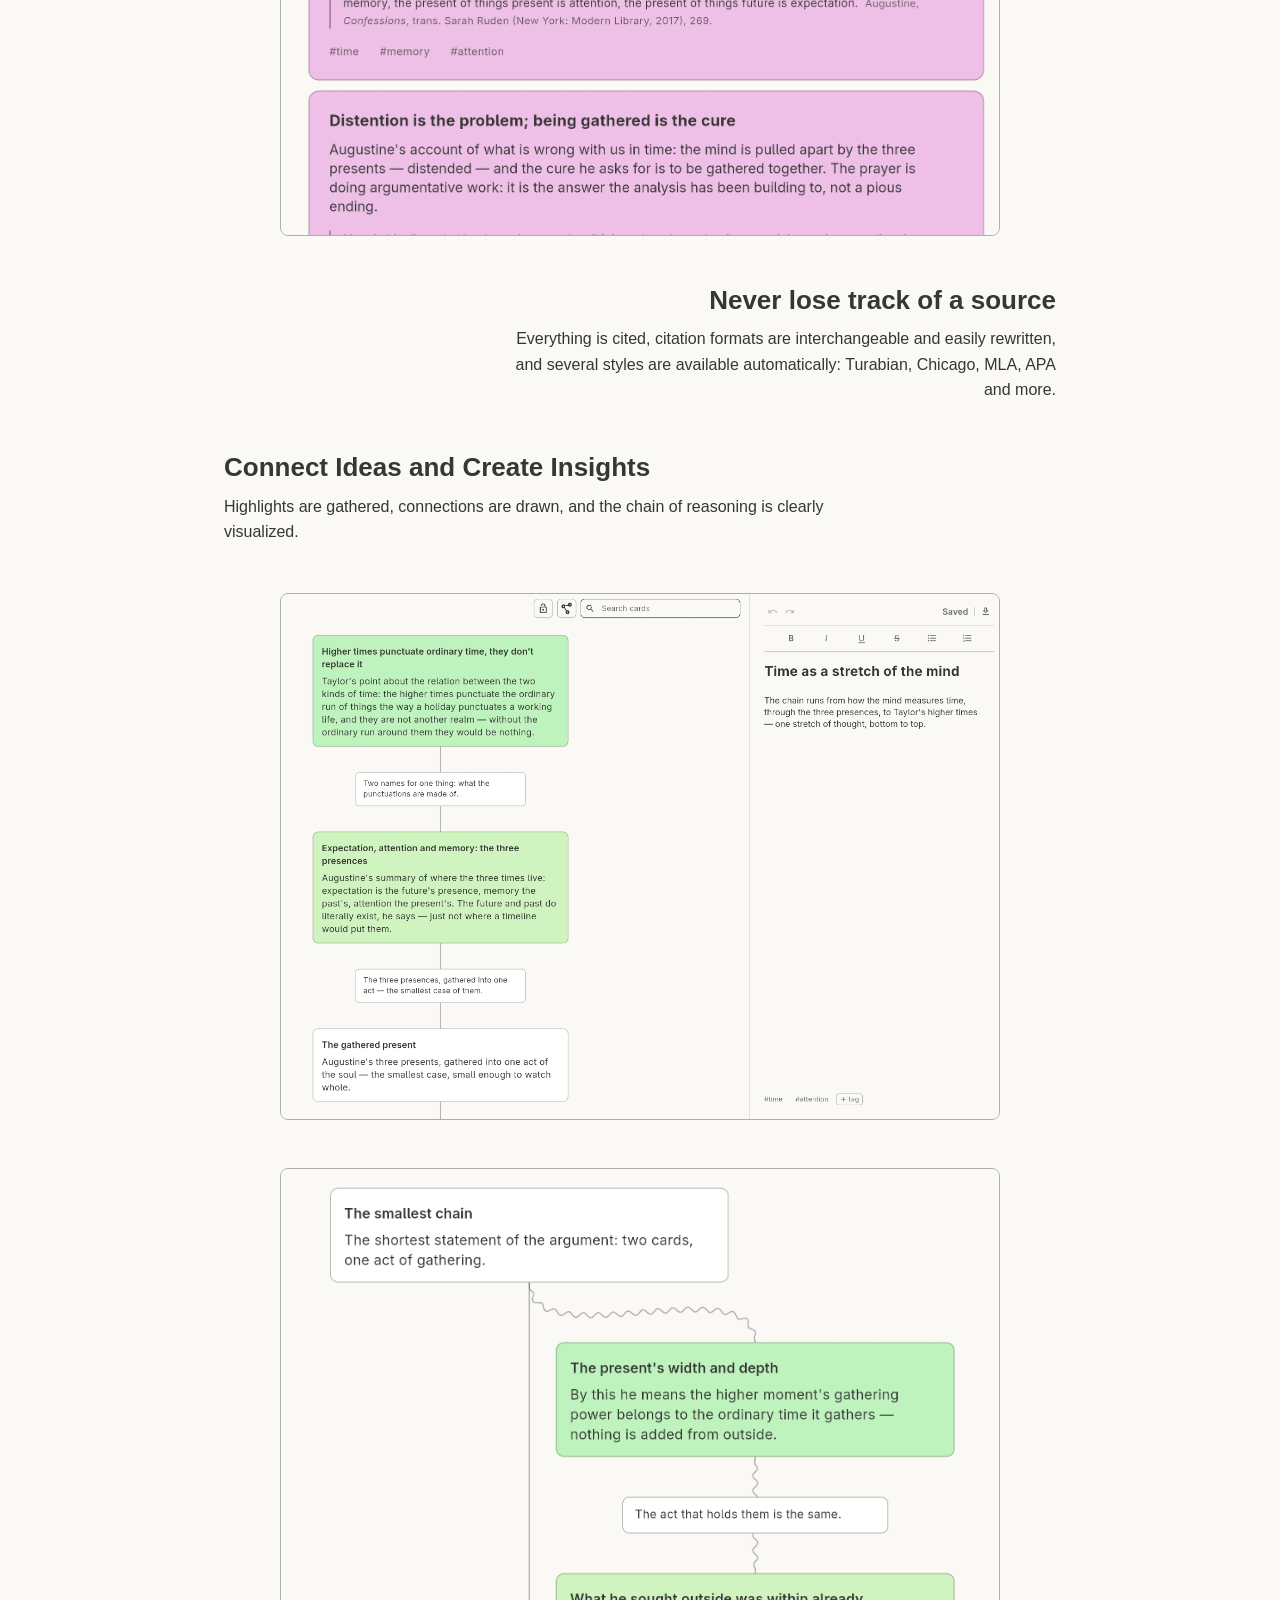
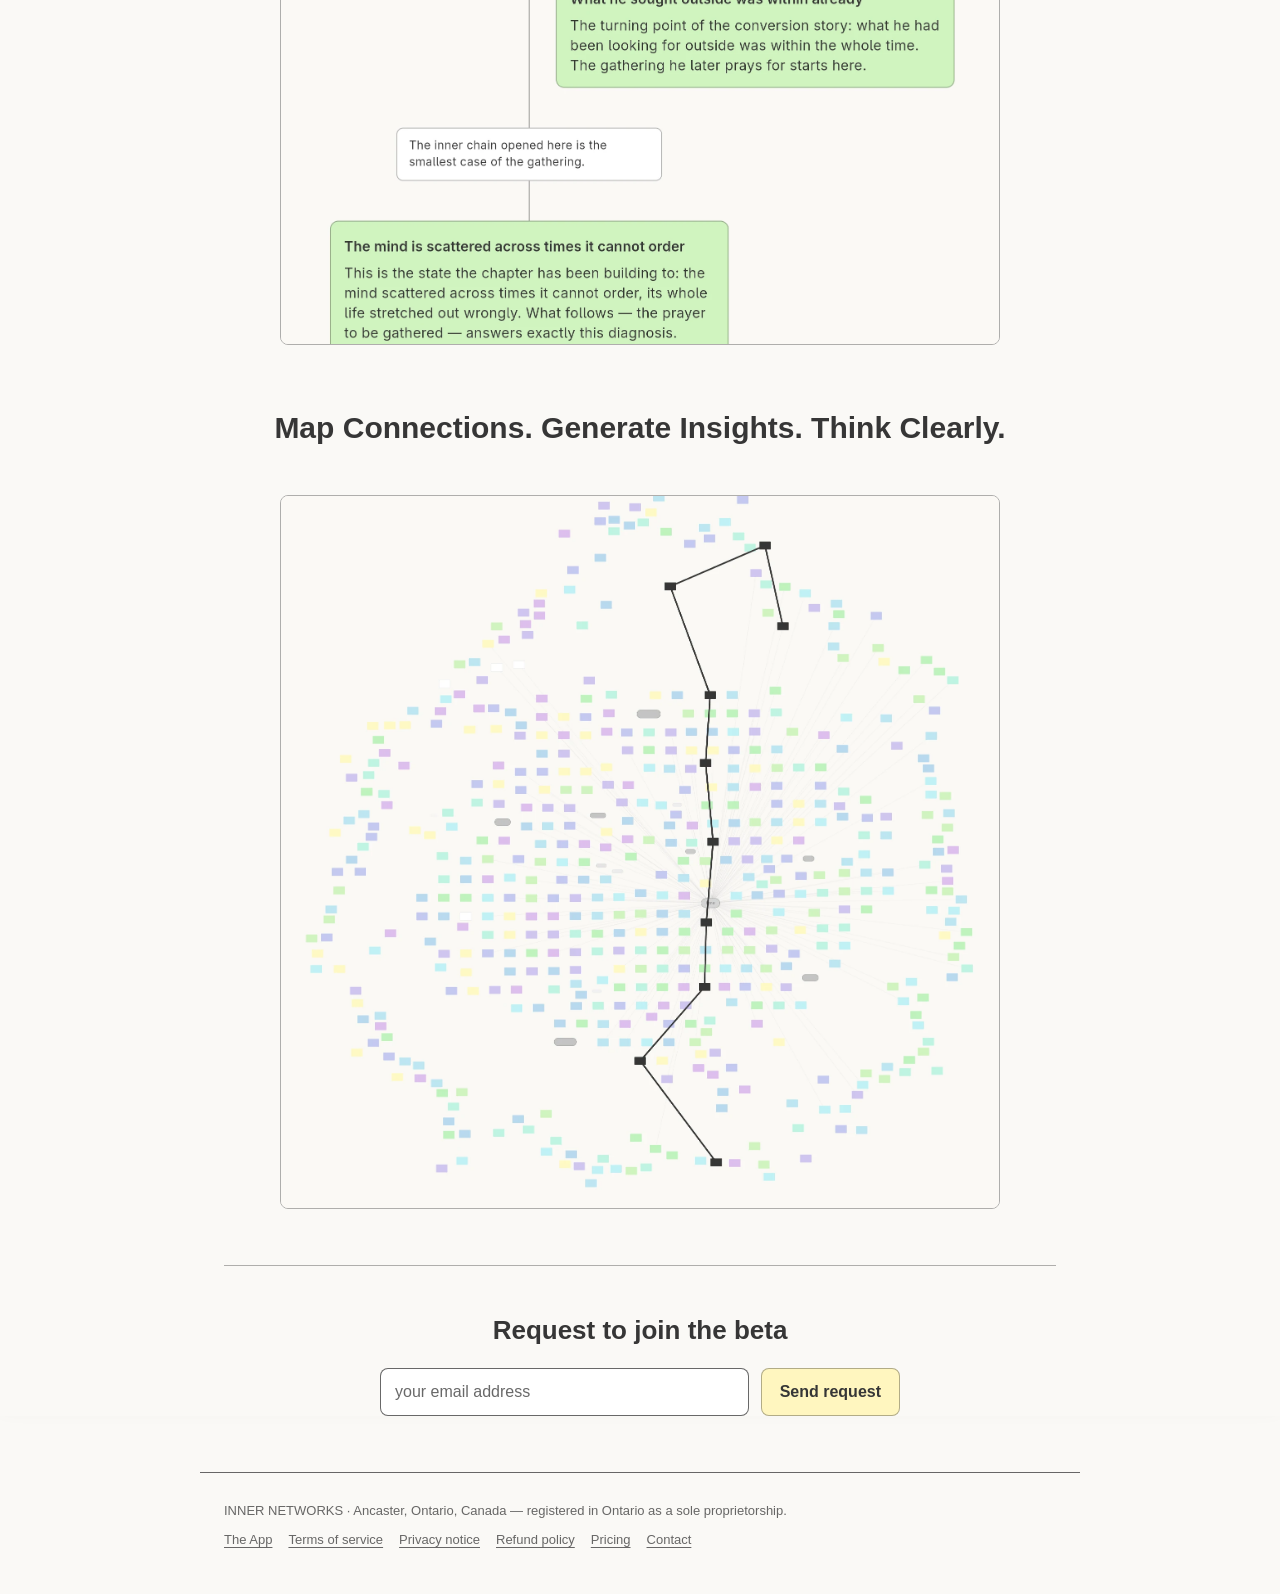
==== commit a72403d4: "The scroll cue under the wordmark in the hero, its place from the first paint (it fades in there at " ====
--- a/index.html
+++ b/index.html
@@ -5,14 +5,19 @@
 <meta name="viewport" content="width=device-width, initial-scale=1">
 <title>Innernet — a home for your highlights</title>
 <meta name="description" content="Innernet is a reader for the PDFs you keep coming back to: highlights become notes with citations, notes gather on a field, insights draw the connections.">
-<link rel="stylesheet" href="style.css?v=20261019d">
-<script src="theme.js?v=20261019d"></script>
+<link rel="stylesheet" href="style.css?v=20261019e">
+<script src="theme.js?v=20261019e"></script>
 </head>
 <body>
 <main>
   <section class="hero mark">
     <p class="intro">Introducing</p>
     <p class="wordmark">THE INNERNET</p>
+    <button class="scroll-cue" type="button" aria-label="Scroll down">
+      <svg width="28" height="15" viewBox="0 0 28 15" aria-hidden="true">
+        <path d="M1.5 1.5L14 12.5 26.5 1.5" stroke="currentColor" stroke-width="2.4" fill="none"/>
+      </svg>
+    </button>
   </section>
 
   <div class="display">
@@ -90,12 +95,6 @@
   </div>
 </main>
 
-<button class="scroll-cue" type="button" aria-label="Scroll down">
-  <svg width="28" height="15" viewBox="0 0 28 15" aria-hidden="true">
-    <path d="M1.5 1.5L14 12.5 26.5 1.5" stroke="currentColor" stroke-width="2.4" fill="none"/>
-  </svg>
-</button>
-
 <footer>
   <p>INNER NETWORKS · Ancaster, Ontario, Canada — registered in Ontario as a sole proprietorship.</p>
   <nav><a href="./">The App</a><a href="terms.html">Terms of service</a><a href="privacy.html">Privacy notice</a><a href="refund.html">Refund policy</a><a href="pricing.html">Pricing</a><a href="mailto:support@theinnernet.co">Contact</a></nav>
--- a/style.css
+++ b/style.css
@@ -273,13 +273,12 @@
   border-radius: 16px 16px 0 0;
   box-shadow: 0 -12px 24px rgba(0, 0, 0, .08);
 }
-/* The scroll cue: a chevron at the window's foot (only on the home page),
-   faded in 2 s after the page opens to encourage the visitor down into
-   the sheet above; gone while they've scrolled (back with them below it),
-   and once pressed for good. */
+/* The scroll cue: a chevron under the wordmark (only on the home page),
+   faded in 2 s after the page opens to encourage the visitor on and down
+   into the sheet above; gone once pressed (it takes them there), and
+   scrolled out of sight with the hero otherwise. */
 .scroll-cue {
-  position: fixed; left: 50%; bottom: 20px; transform: translateX(-50%);
-  z-index: 2; margin: 0; padding: 8px; line-height: 0;
+  display: block; margin: 56px 0 0; padding: 8px; line-height: 0;
   color: var(--stone); background: none; border: 0; cursor: pointer;
   opacity: 0; visibility: hidden; pointer-events: none;
   transition: opacity .5s ease, visibility 0s linear .5s, color .15s ease;
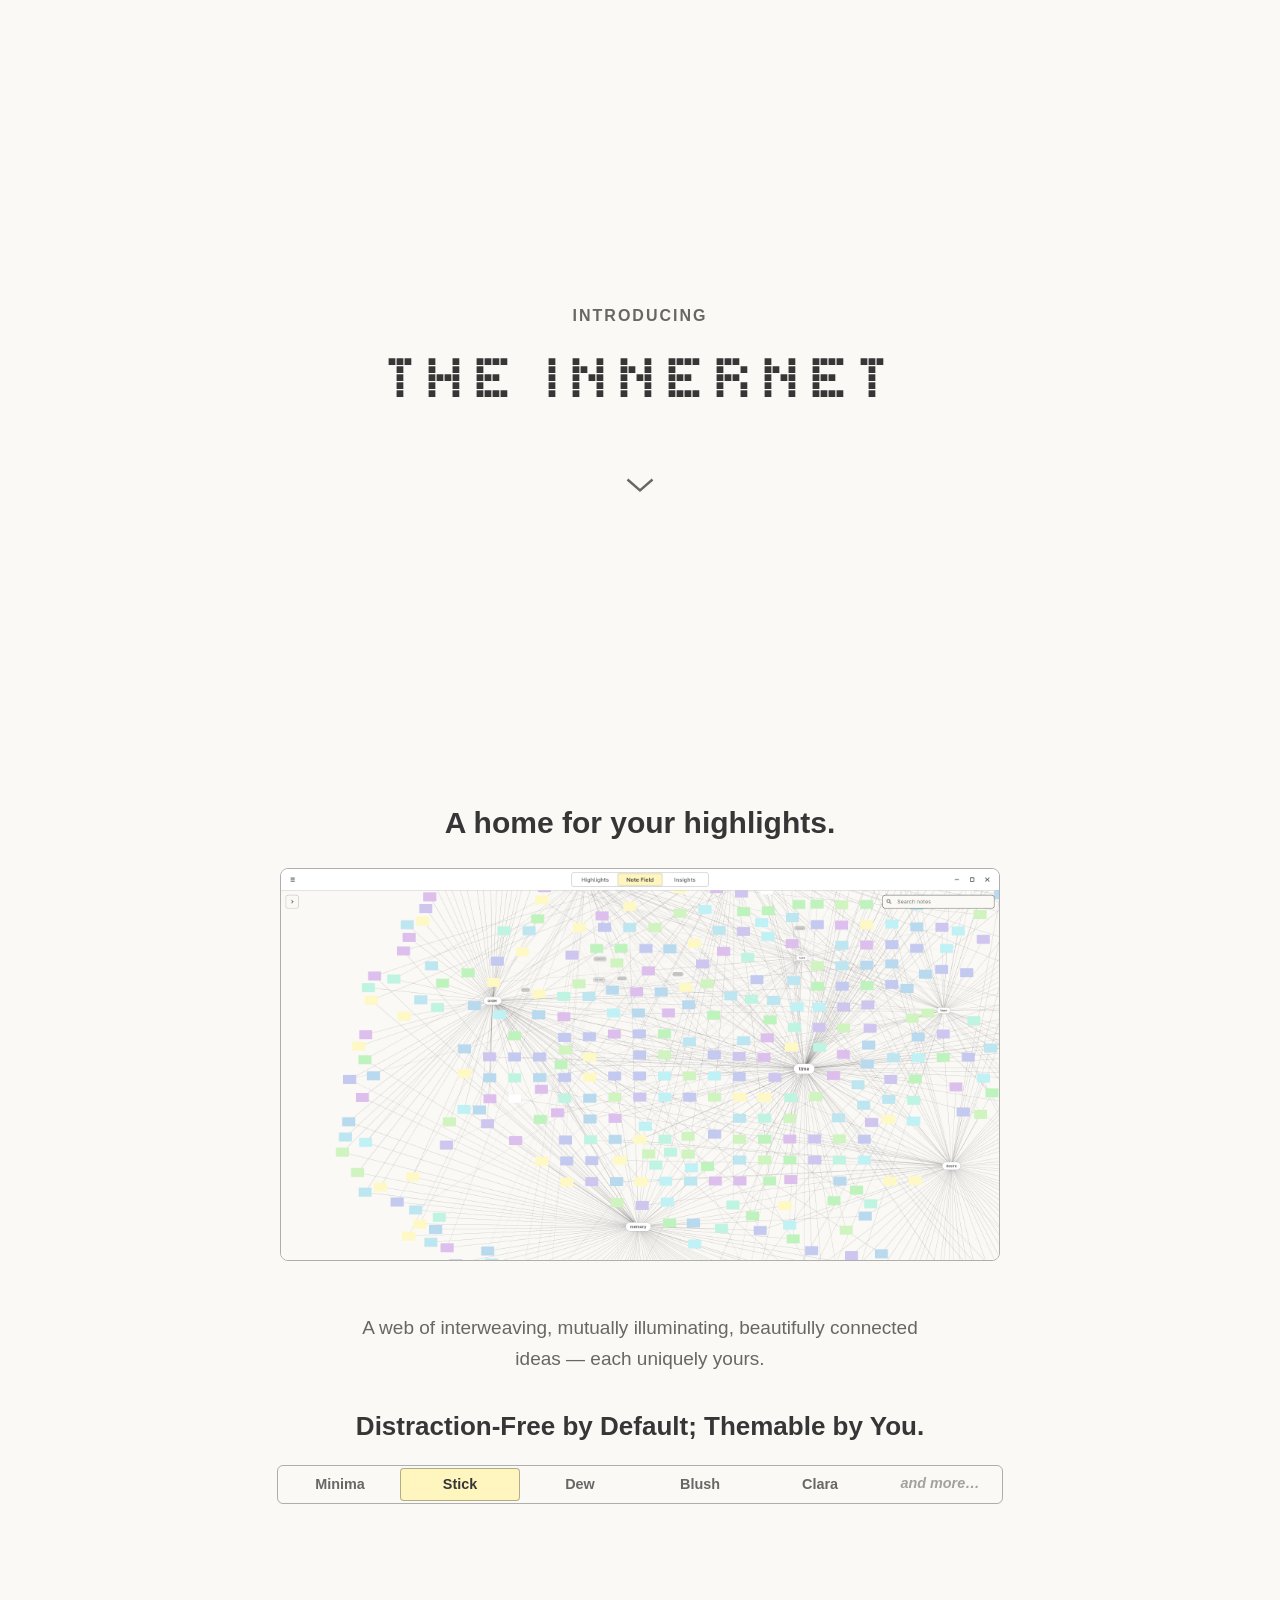
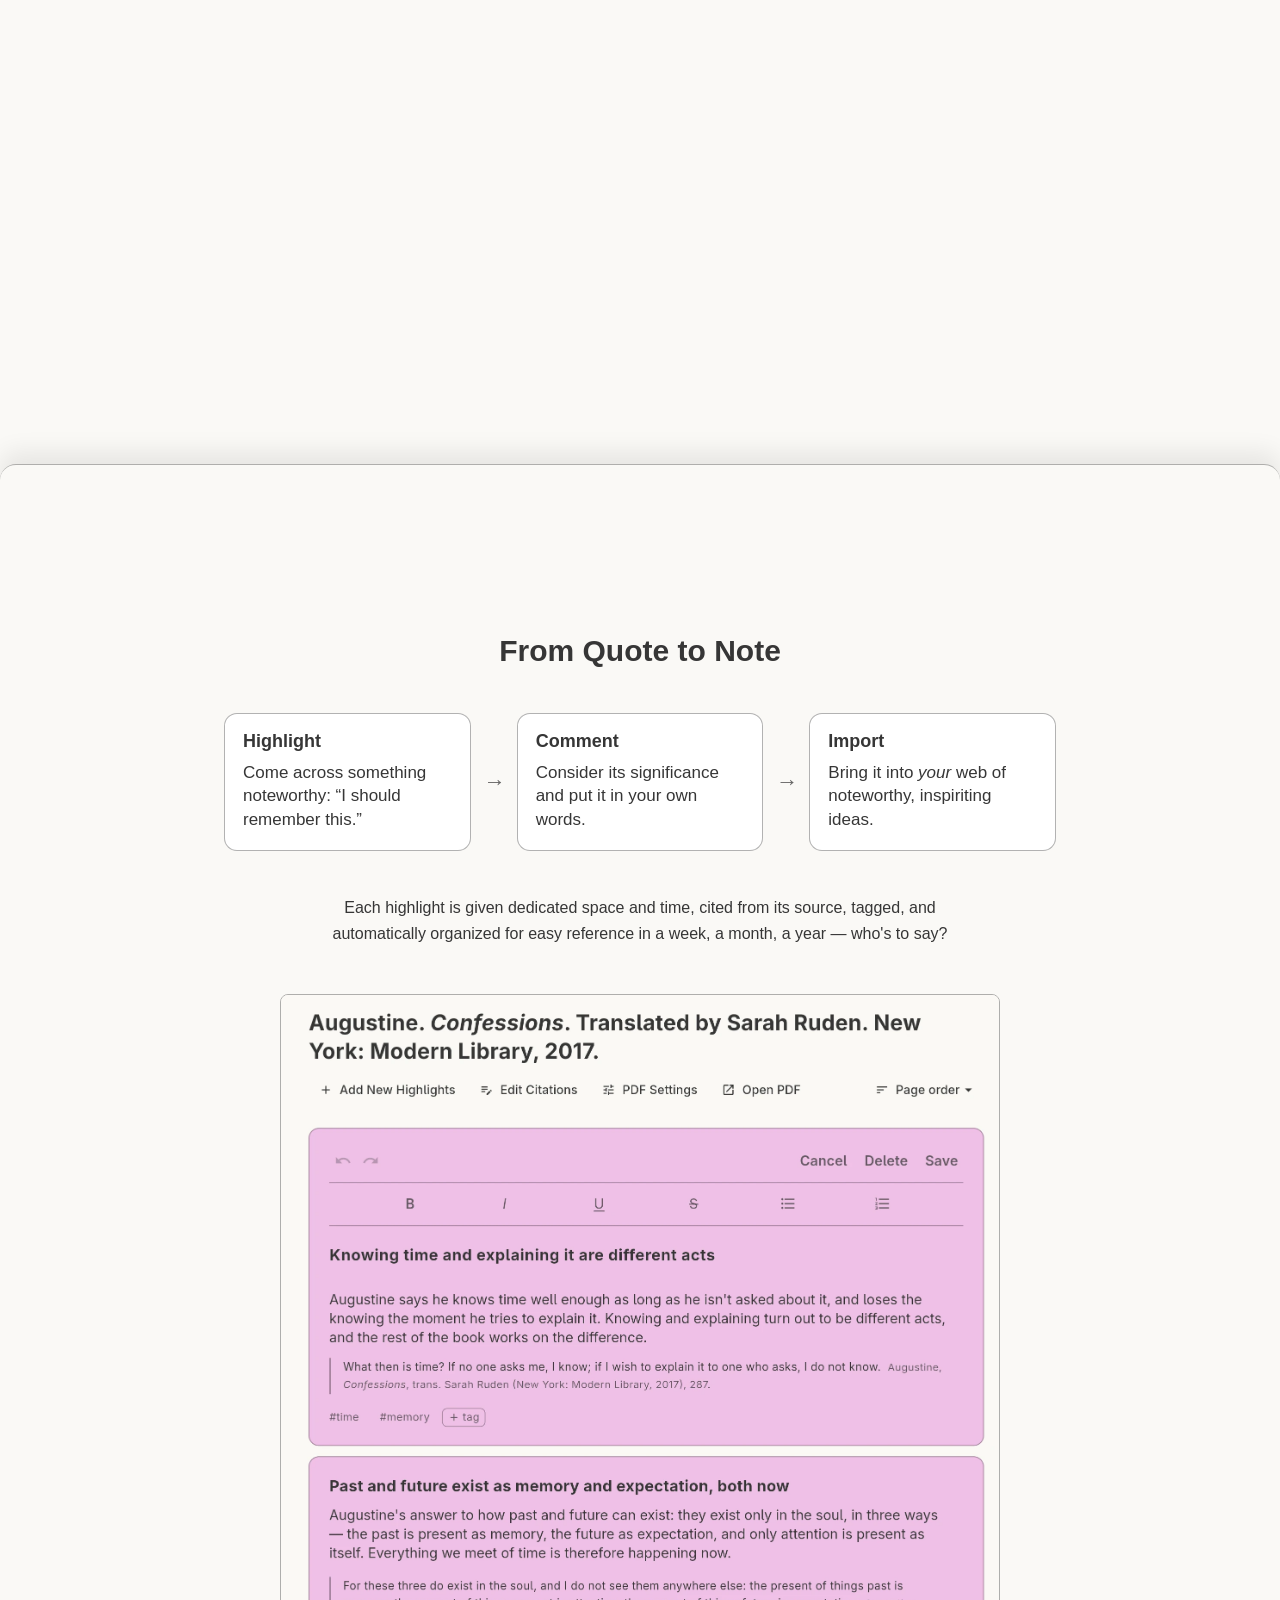
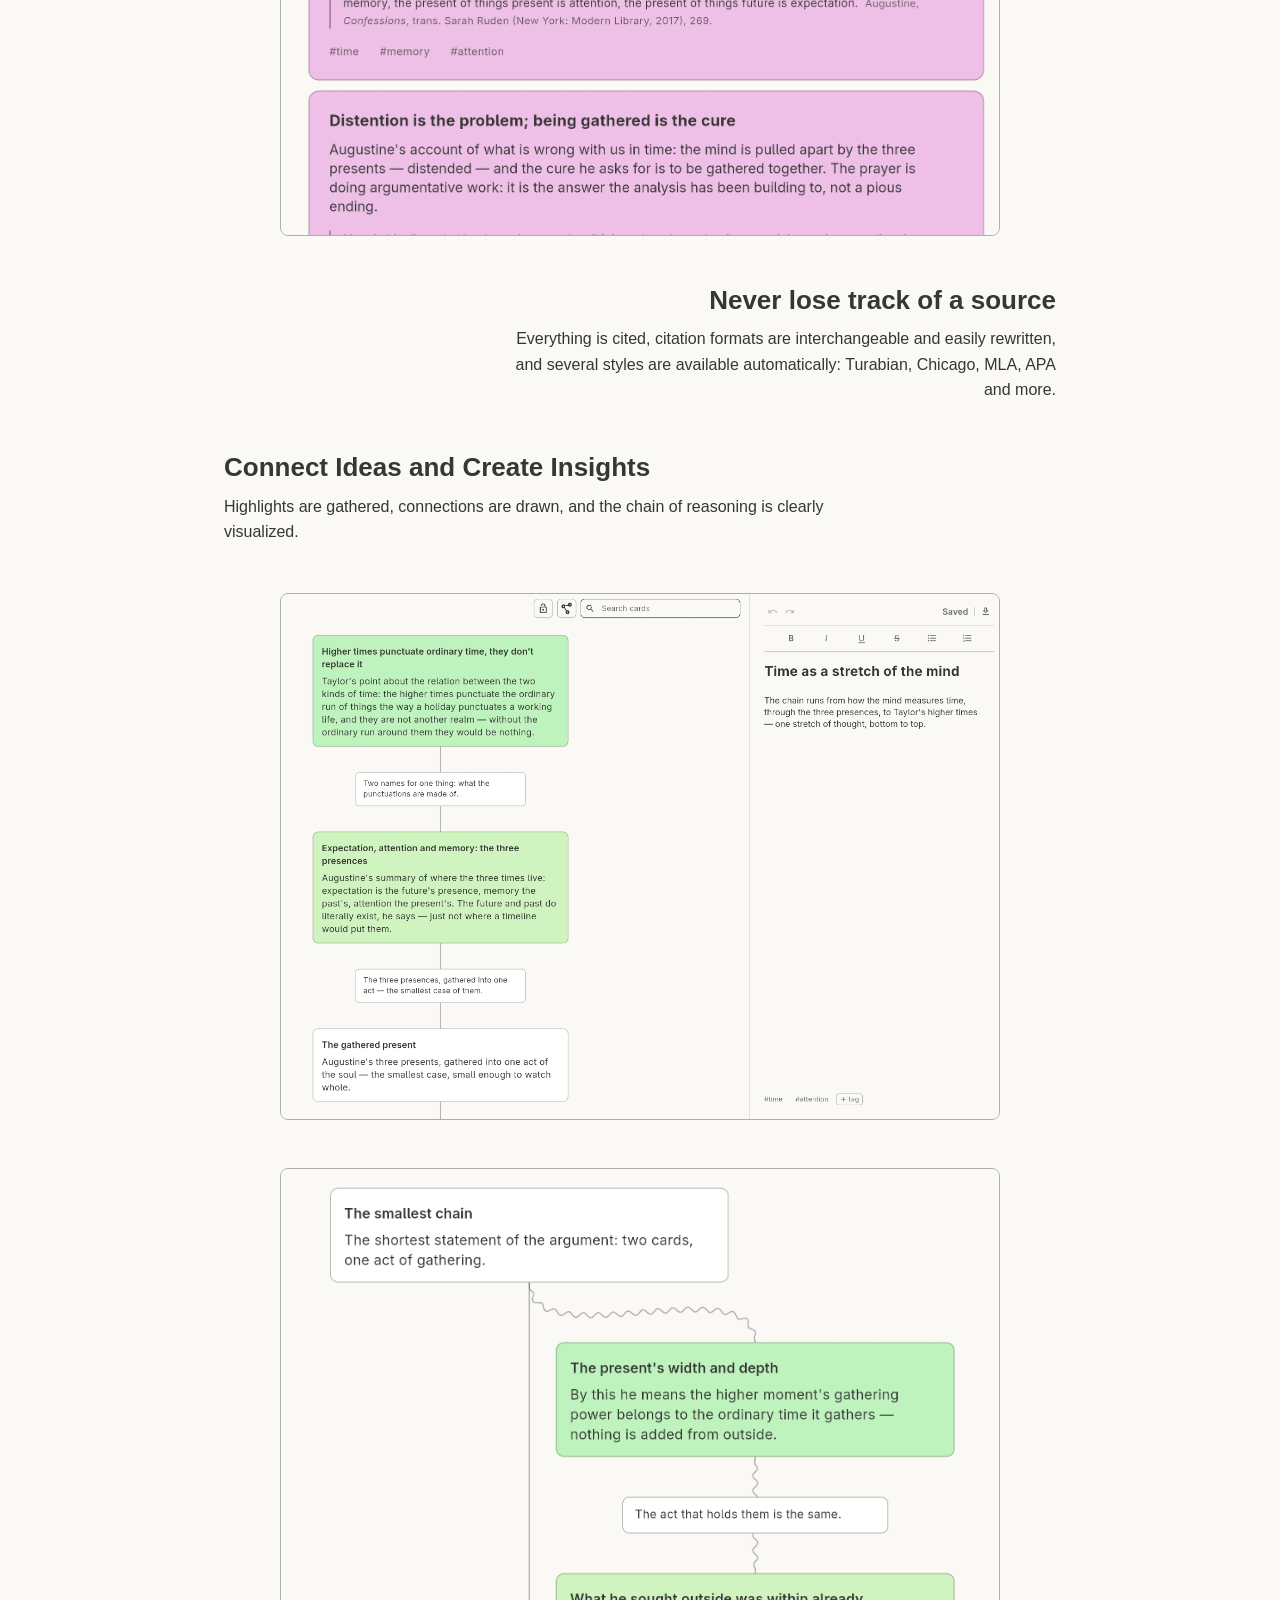
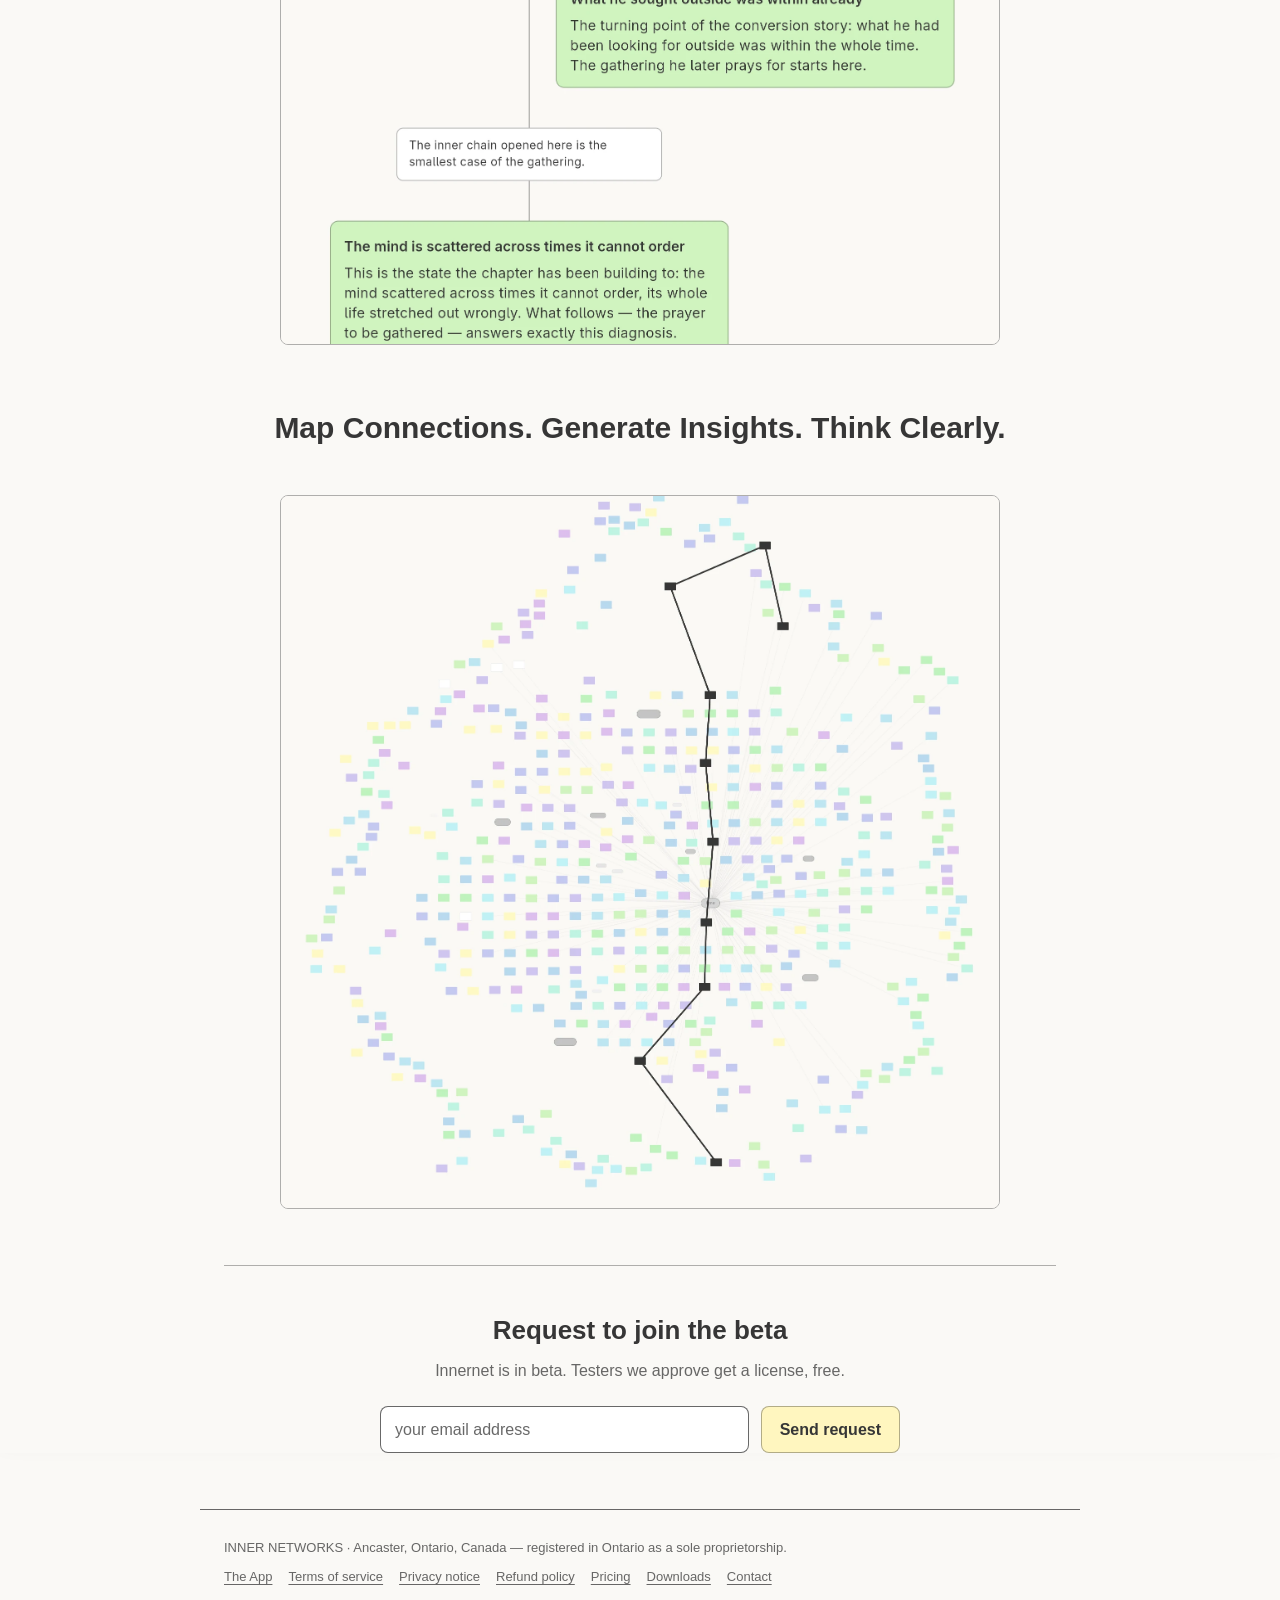
==== commit b7af792b: "Downloads, quietly: their own page (the beta builds for Windows, macOS and Linux, a beta note, how t" ====
--- a/index.html
+++ b/index.html
@@ -5,8 +5,8 @@
 <meta name="viewport" content="width=device-width, initial-scale=1">
 <title>Innernet — a home for your highlights</title>
 <meta name="description" content="Innernet is a reader for the PDFs you keep coming back to: highlights become notes with citations, notes gather on a field, insights draw the connections.">
-<link rel="stylesheet" href="style.css?v=20261019e">
-<script src="theme.js?v=20261019e"></script>
+<link rel="stylesheet" href="style.css?v=20261019f">
+<script src="theme.js?v=20261019f"></script>
 </head>
 <body>
 <main>
@@ -85,8 +85,9 @@
 
   <hr class="rule">
 
-  <section class="beta-ask">
+  <section class="beta-ask" id="beta">
     <h2>Request to join the beta</h2>
+    <p class="quiet beta-free">Innernet is in beta. Testers we approve get a license, free.</p>
     <form class="beta" onsubmit="location.href = 'mailto:support@theinnernet.co?subject=' + encodeURIComponent('Beta request') + '&body=' + encodeURIComponent(this.email.value); return false;">
       <input type="email" name="email" required placeholder="your email address" autocomplete="email">
       <button type="submit">Send request</button>
@@ -97,7 +98,7 @@
 
 <footer>
   <p>INNER NETWORKS · Ancaster, Ontario, Canada — registered in Ontario as a sole proprietorship.</p>
-  <nav><a href="./">The App</a><a href="terms.html">Terms of service</a><a href="privacy.html">Privacy notice</a><a href="refund.html">Refund policy</a><a href="pricing.html">Pricing</a><a href="mailto:support@theinnernet.co">Contact</a></nav>
+  <nav><a href="./">The App</a><a href="terms.html">Terms of service</a><a href="privacy.html">Privacy notice</a><a href="refund.html">Refund policy</a><a href="pricing.html">Pricing</a><a href="downloads.html">Downloads</a><a href="mailto:support@theinnernet.co">Contact</a></nav>
 </footer>
 </body>
 </html>
--- a/style.css
+++ b/style.css
@@ -222,8 +222,27 @@
 .tiny { font-size: 13px; color: var(--stone); margin-top: 18px; }
 
 /* Beta request: an email box and a filled send button, as the app's controls */
+/* Downloads (its own page, from the footer): one per platform, those
+   still to come quiet. */
+.get { text-align: center; margin: 24px 0 56px; }
+.get .quiet { max-width: 560px; margin: 0 auto 22px; }
+.download-note { font-size: 13.5px; margin: 22px auto 0 !important; }
+.downloads { display: flex; gap: 12px; justify-content: center; flex-wrap: wrap; }
+.download {
+  display: flex; flex-direction: column; align-items: center; gap: 2px;
+  min-width: 190px; padding: 11px 18px; border-radius: var(--radius);
+  font-weight: 600; text-decoration: none;
+  background: var(--accent); color: var(--on-accent); border: 1px solid var(--accent-border);
+  transition: background-color .35s ease, color .35s ease, border-color .35s ease;
+}
+.download span { font-size: 12.5px; font-weight: 400; opacity: .85; }
+.download:hover { color: var(--on-accent); background: color-mix(in srgb, var(--accent) 85%, var(--paper)); }
+.download.soon, .download.soon:hover {
+  background: none; color: var(--stone); border-color: var(--line); cursor: default;
+}
 .beta-ask { text-align: center; margin: 48px 0 56px; }
 .beta-ask h2 { font-size: 26px; margin: 0 0 22px; }
+.beta-free { margin: -10px auto 22px; }
 .beta { display: flex; gap: 12px; max-width: 520px; margin: 0 auto; }
 .beta input {
   flex: 1; padding: 10px 14px; font: inherit; color: var(--ink);
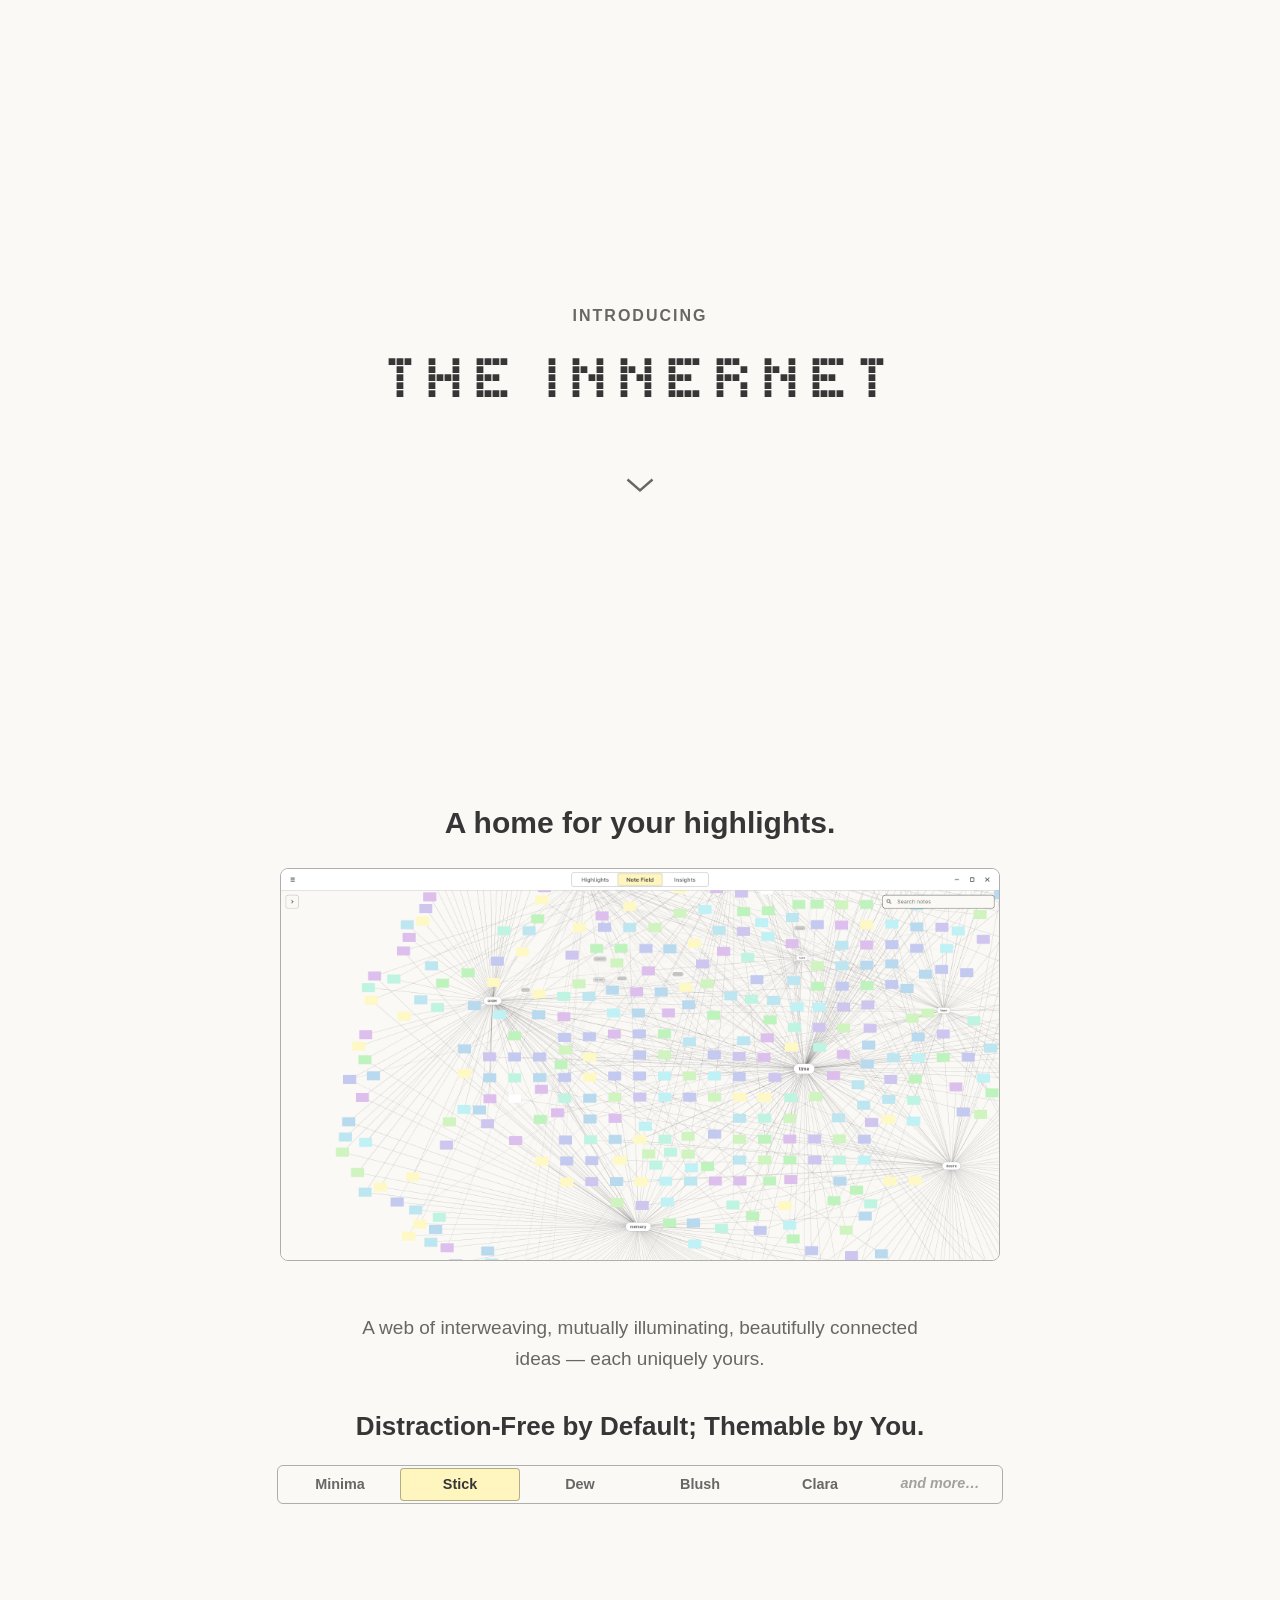
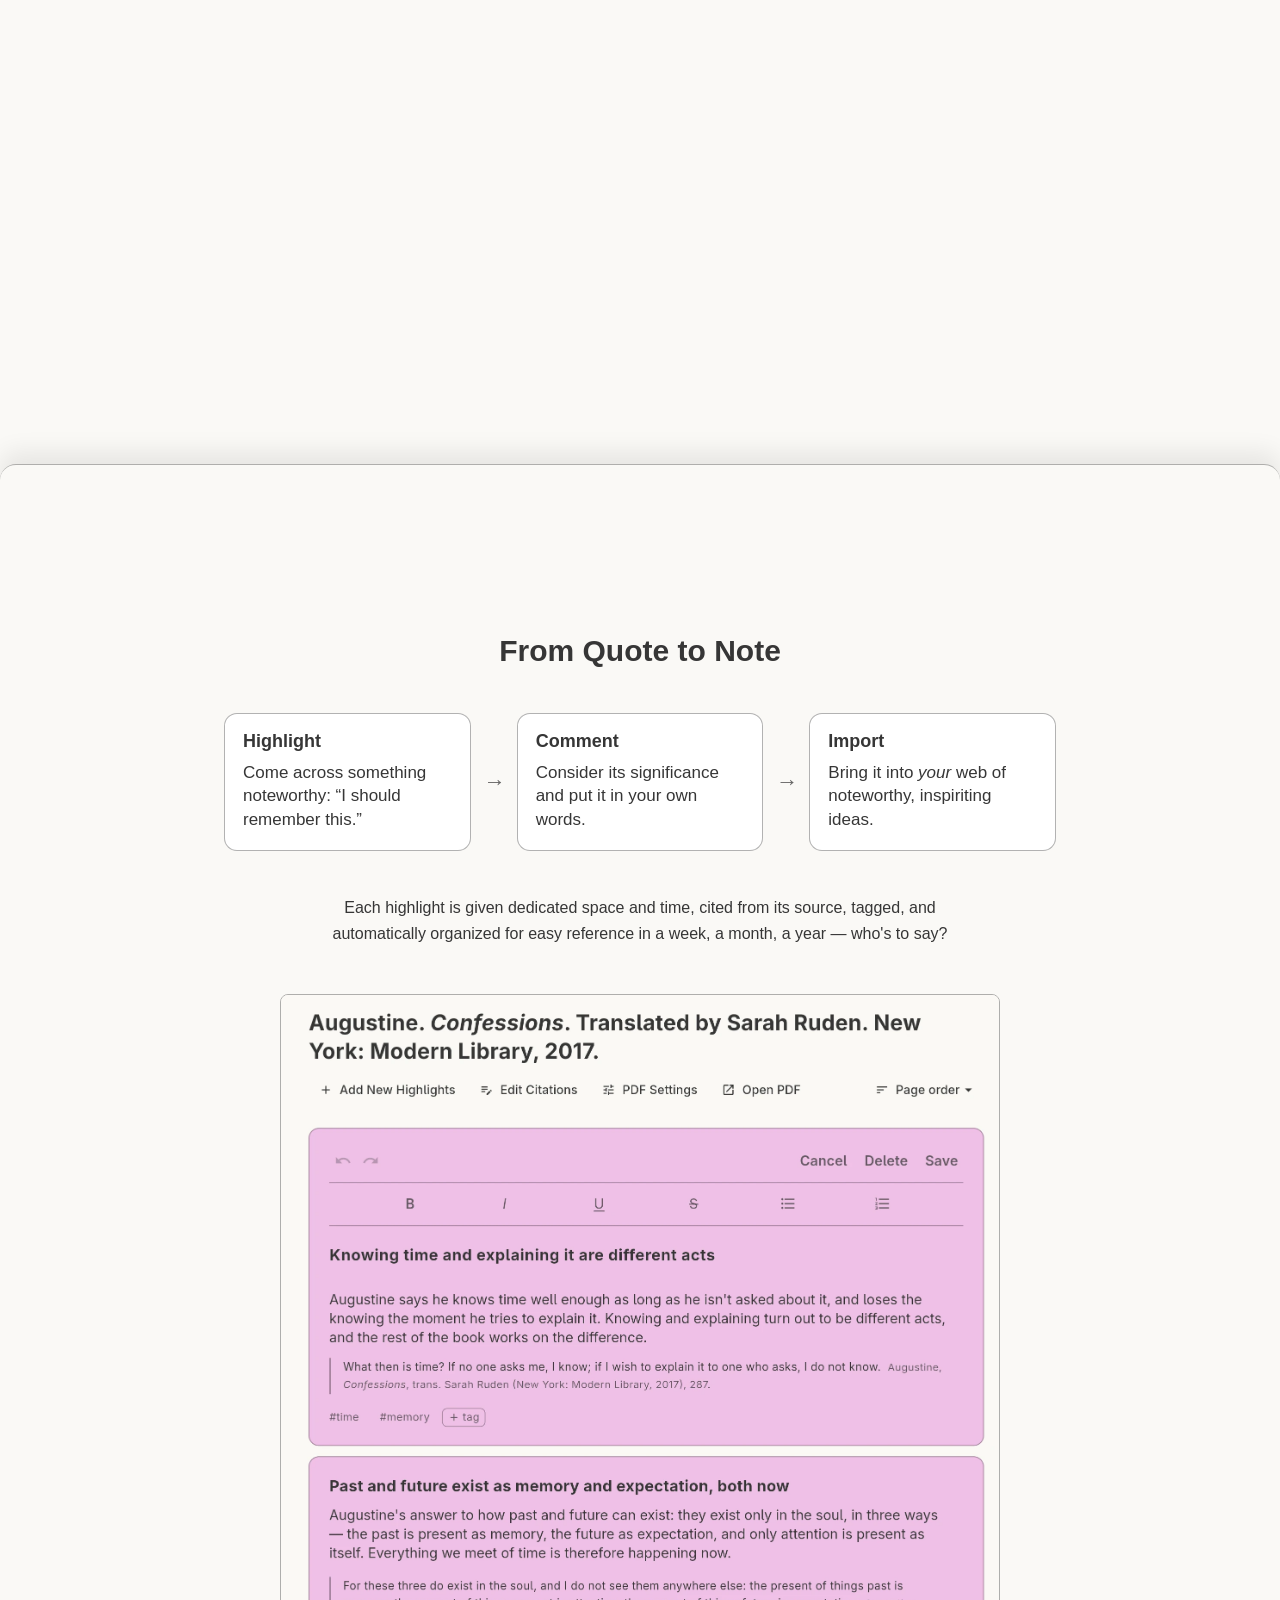
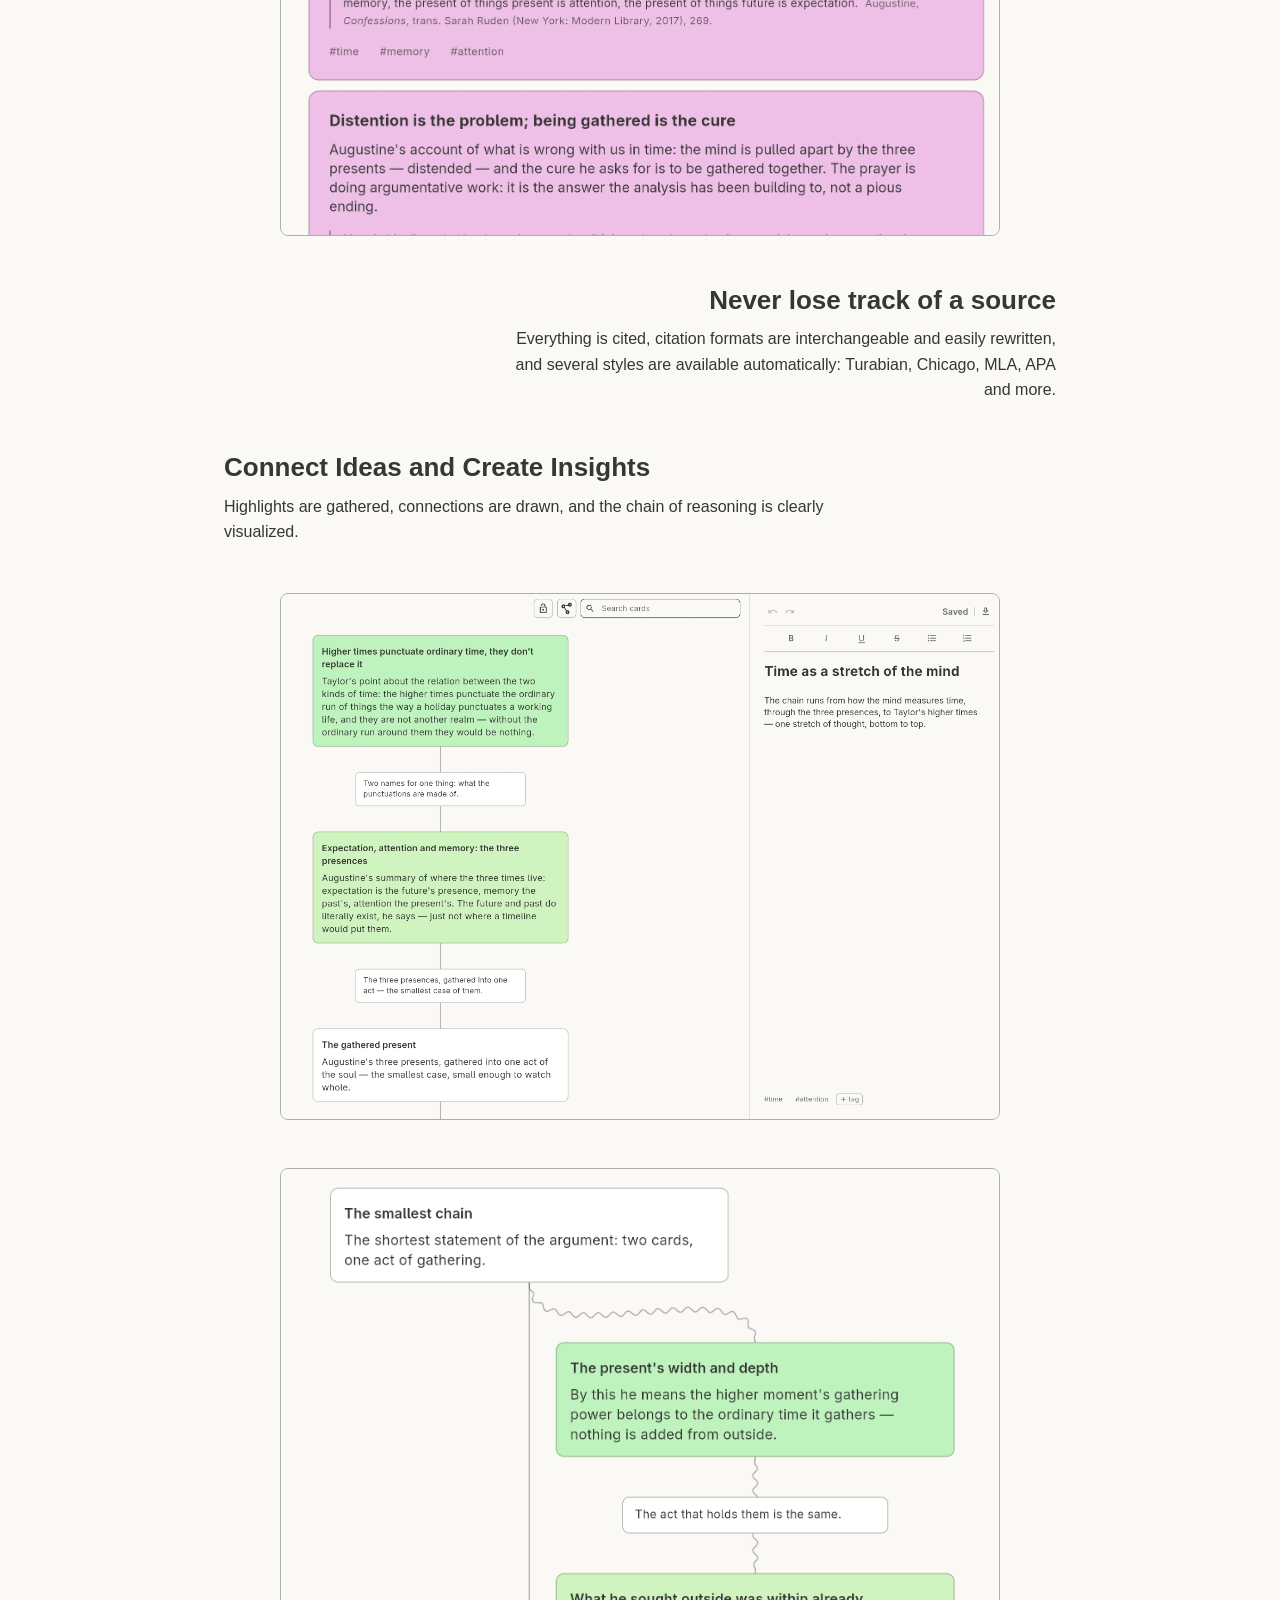
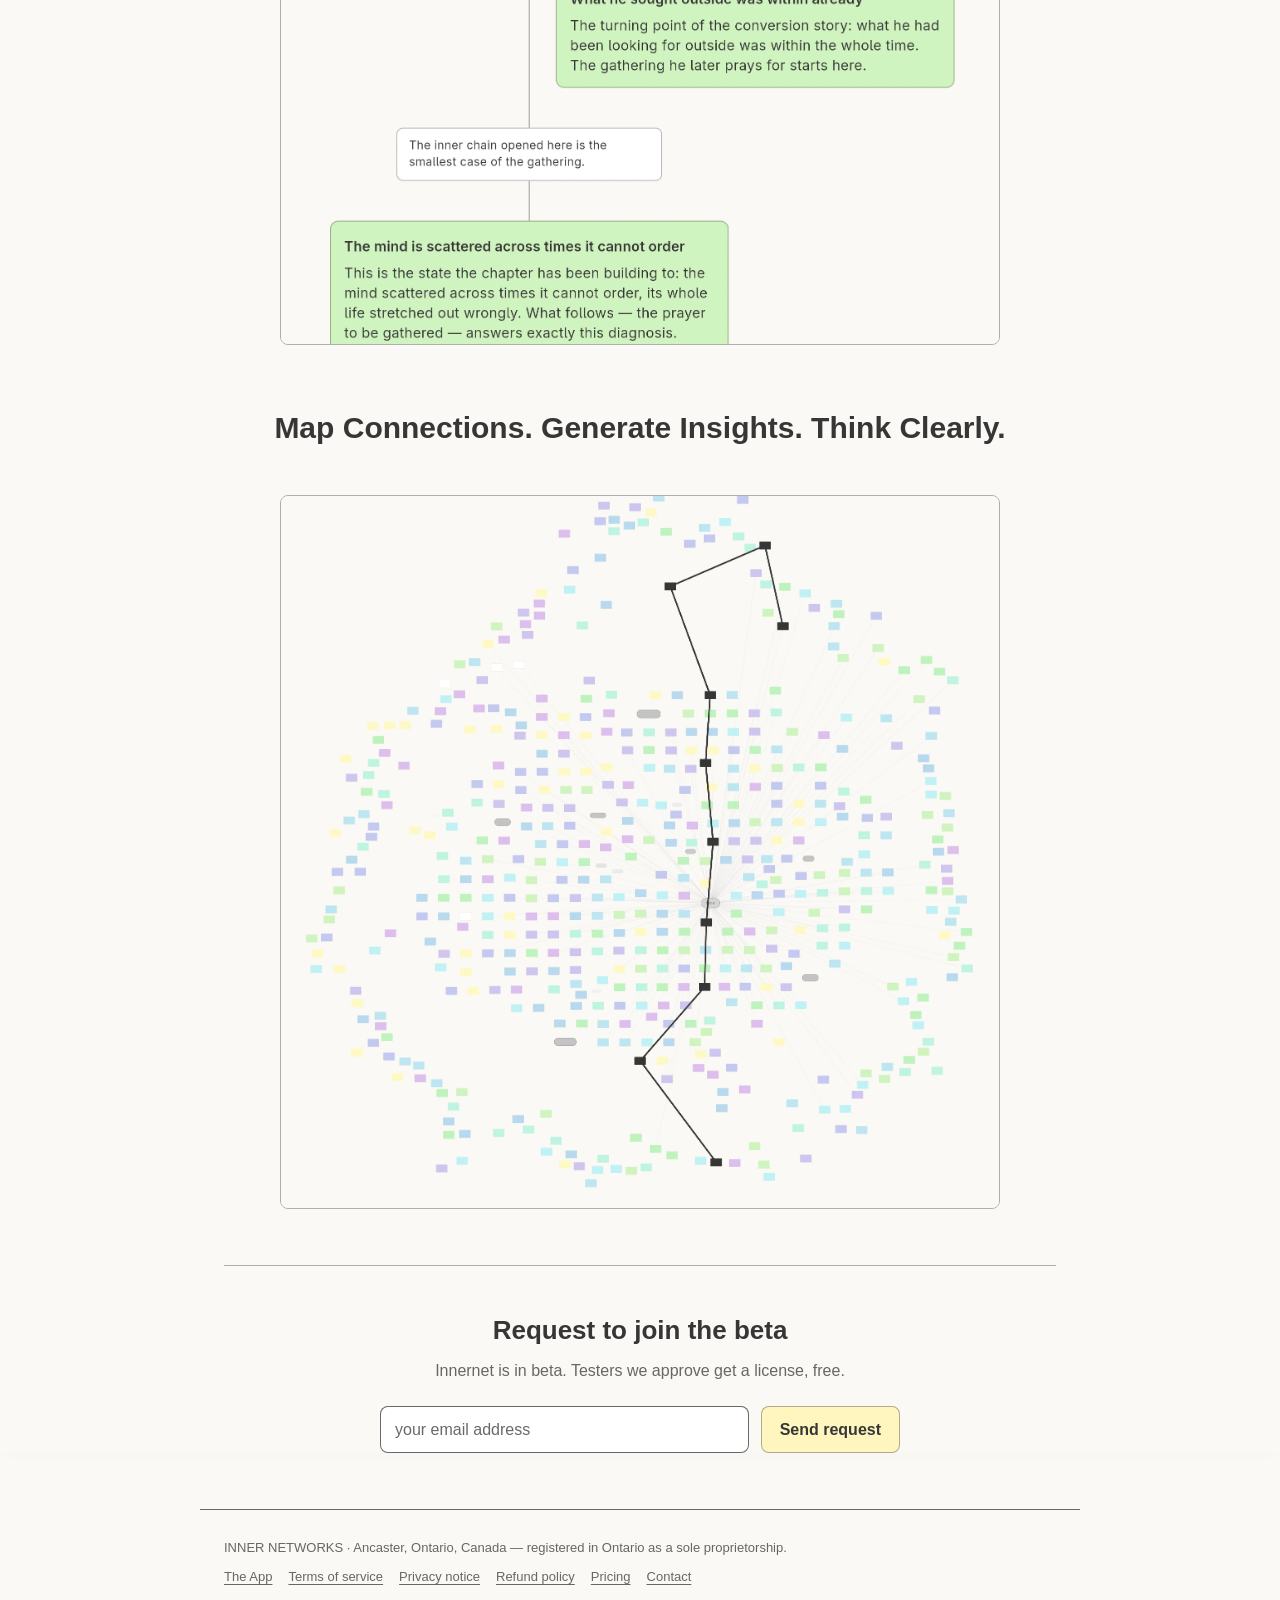
==== commit 1164bffc: "Downloads unlisted: the page stays at its address, sent to testers whose beta requests are approved," ====
--- a/index.html
+++ b/index.html
@@ -98,7 +98,7 @@
 
 <footer>
   <p>INNER NETWORKS · Ancaster, Ontario, Canada — registered in Ontario as a sole proprietorship.</p>
-  <nav><a href="./">The App</a><a href="terms.html">Terms of service</a><a href="privacy.html">Privacy notice</a><a href="refund.html">Refund policy</a><a href="pricing.html">Pricing</a><a href="downloads.html">Downloads</a><a href="mailto:support@theinnernet.co">Contact</a></nav>
+  <nav><a href="./">The App</a><a href="terms.html">Terms of service</a><a href="privacy.html">Privacy notice</a><a href="refund.html">Refund policy</a><a href="pricing.html">Pricing</a><a href="mailto:support@theinnernet.co">Contact</a></nav>
 </footer>
 </body>
 </html>
--- a/style.css
+++ b/style.css
@@ -224,9 +224,11 @@
 /* Beta request: an email box and a filled send button, as the app's controls */
 /* Downloads (its own page, from the footer): one per platform, those
    still to come quiet. */
-.get { text-align: center; margin: 24px 0 56px; }
+.get { text-align: center; margin: 24px 0 0; }
 .get .quiet { max-width: 560px; margin: 0 auto 22px; }
 .download-note { font-size: 13.5px; margin: 22px auto 0 !important; }
+.get .also { margin: 14px auto 0; font-size: 14px; }
+.get .also a.soon { color: var(--stone); text-decoration: none; cursor: default; }
 .downloads { display: flex; gap: 12px; justify-content: center; flex-wrap: wrap; }
 .download {
   display: flex; flex-direction: column; align-items: center; gap: 2px;
@@ -388,6 +390,11 @@
 .doc { padding: 44px 0 24px; }
 .doc h1 { font-size: 34px; margin: 0 0 18px; }
 .doc h2 { font-size: 20px; margin: 30px 0 8px; }
+.doc h3 { font-size: 16px; margin: 22px 0 6px; text-transform: none; letter-spacing: 0; color: var(--ink); }
+.doc ol { padding-left: 22px; }
+.doc li { margin: 4px 0; }
+.doc .commands { list-style: none; padding-left: 0; margin: 6px 0; }
+.doc .commands code { white-space: nowrap; }
 .doc p, .doc li { max-width: 660px; }
 .doc em { color: var(--stone); }
 
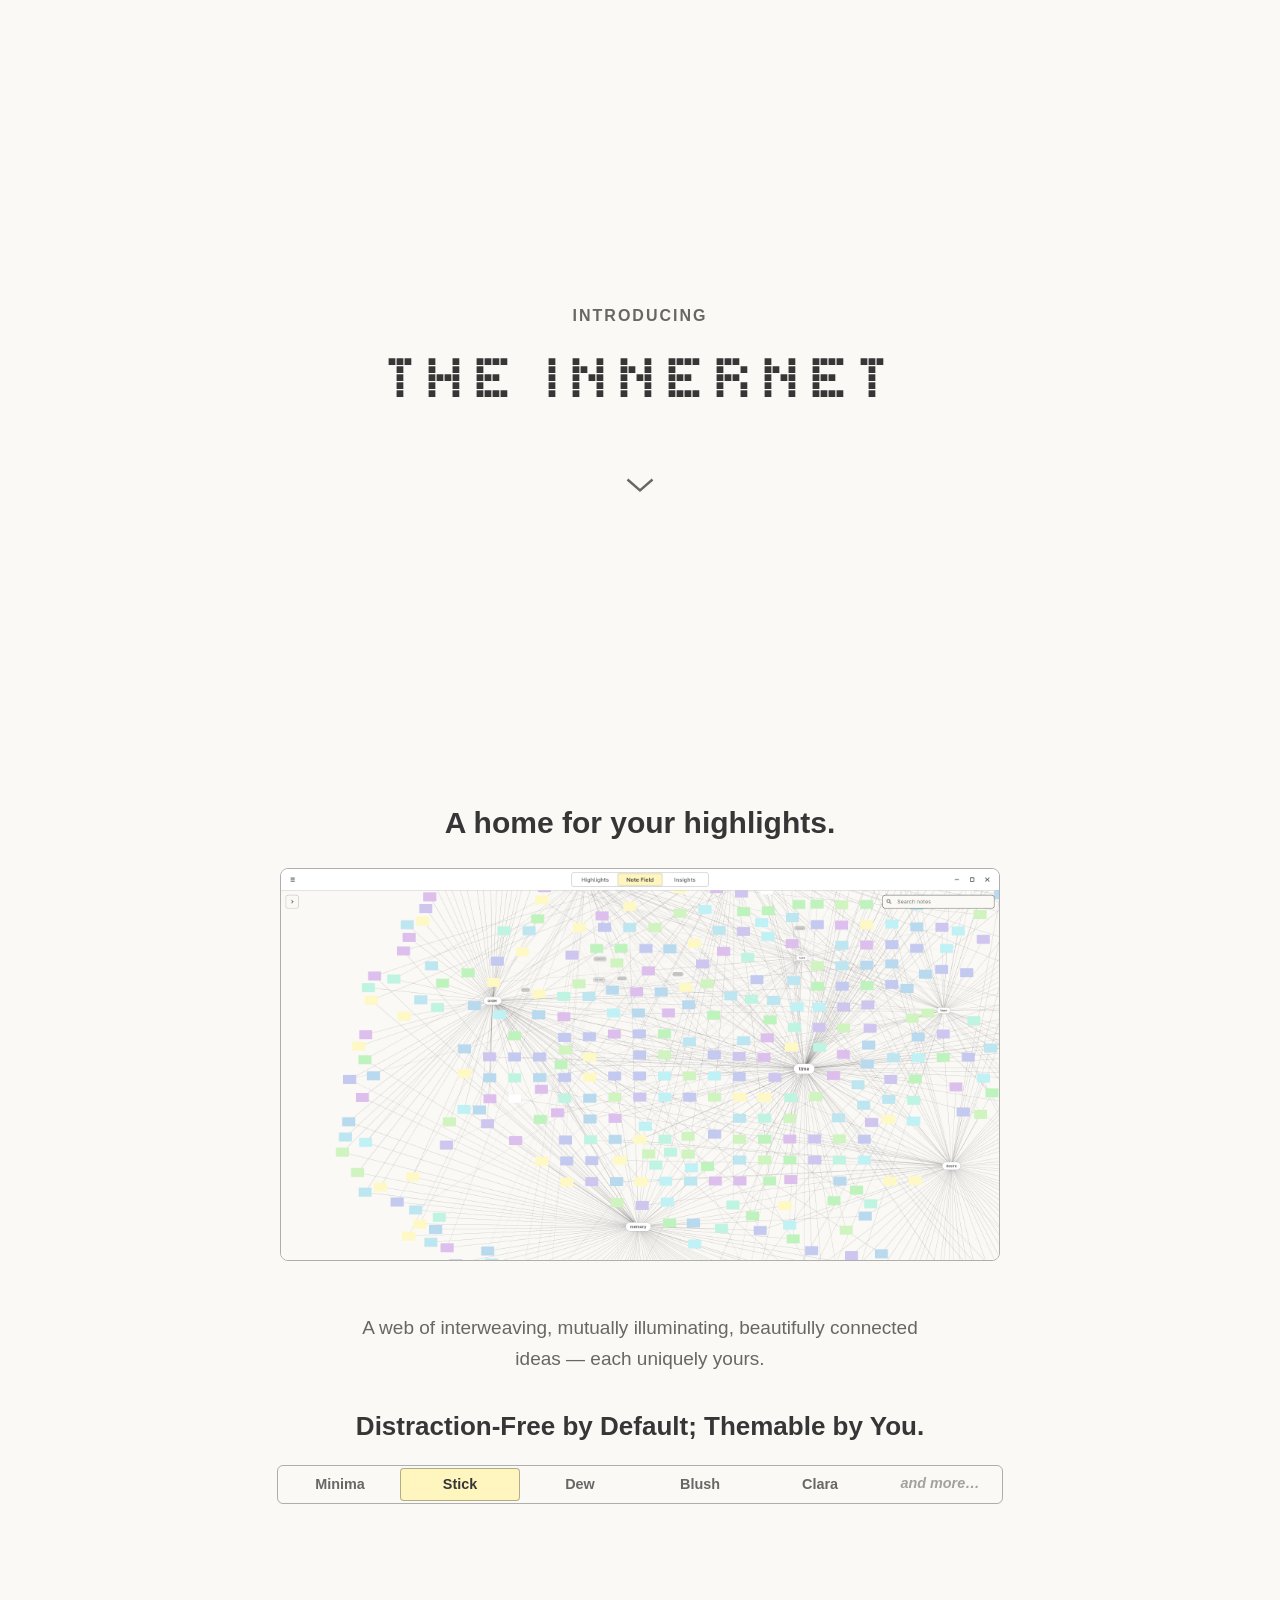
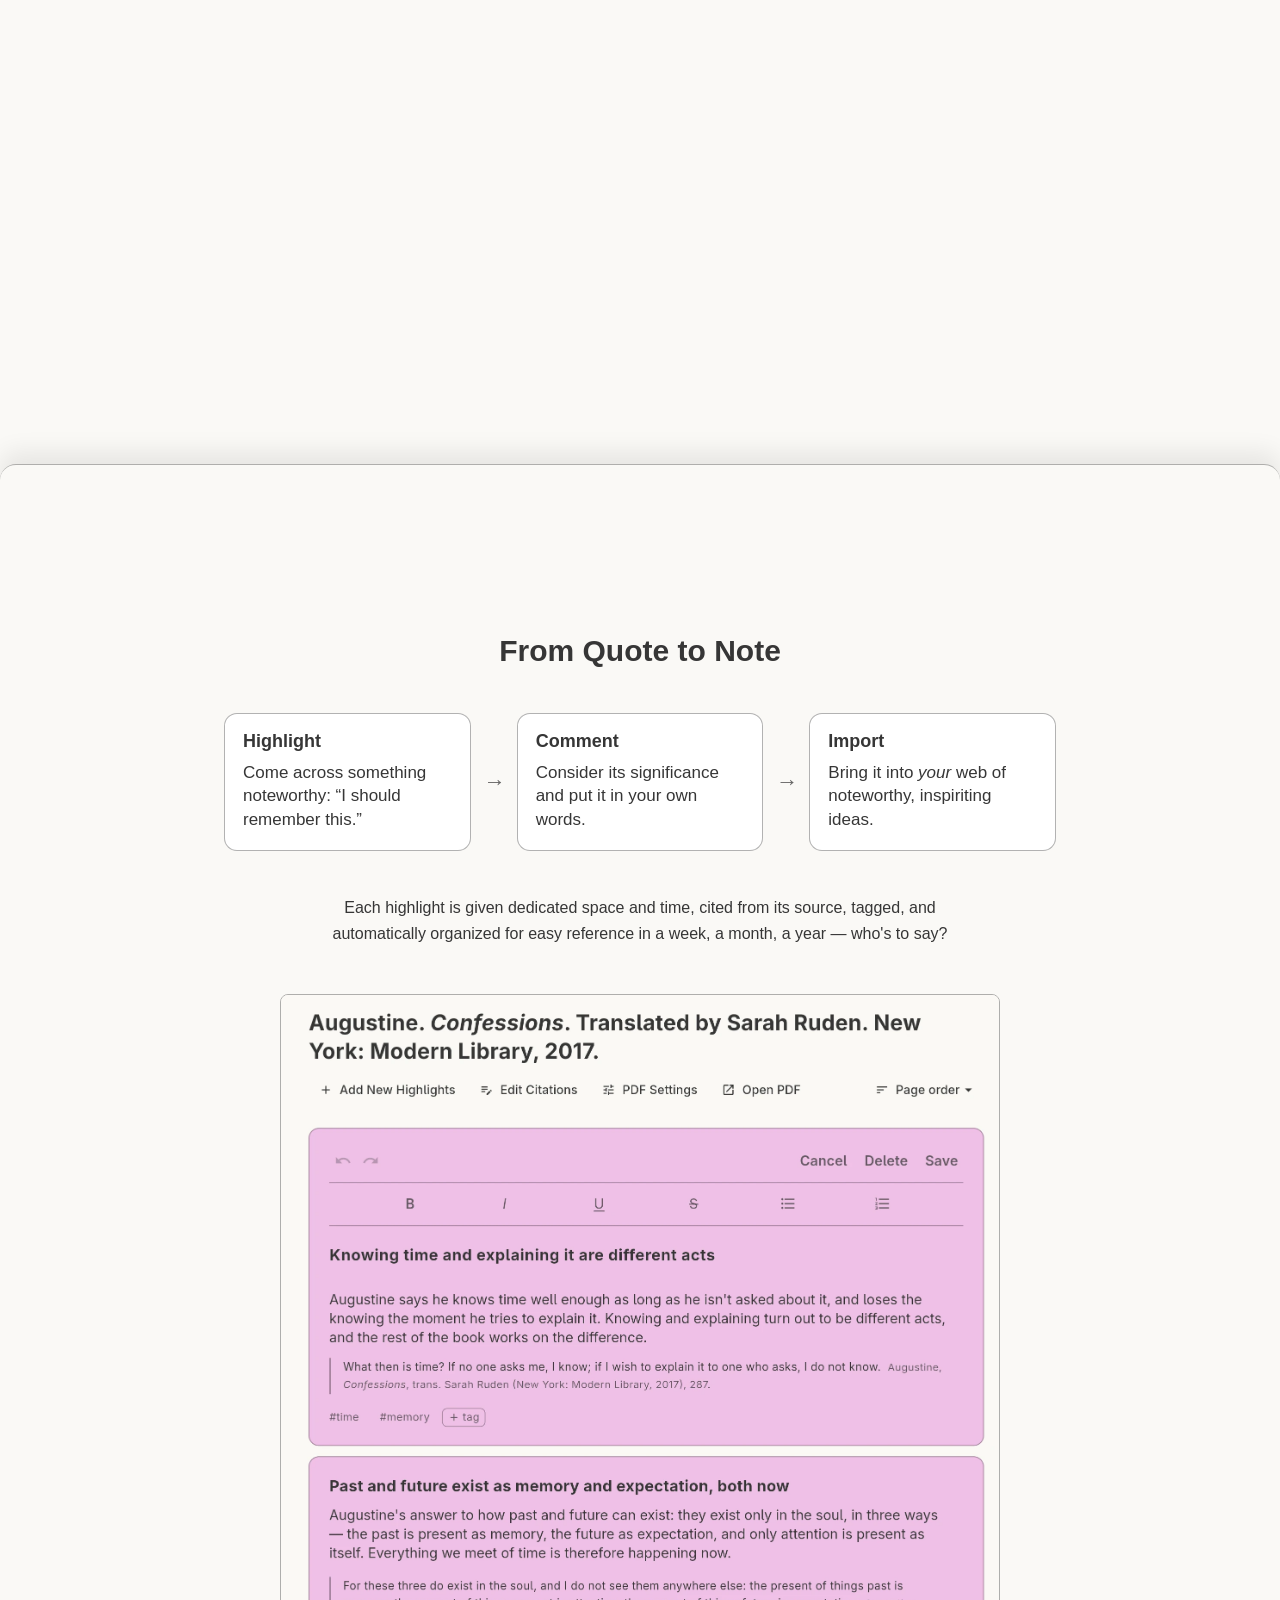
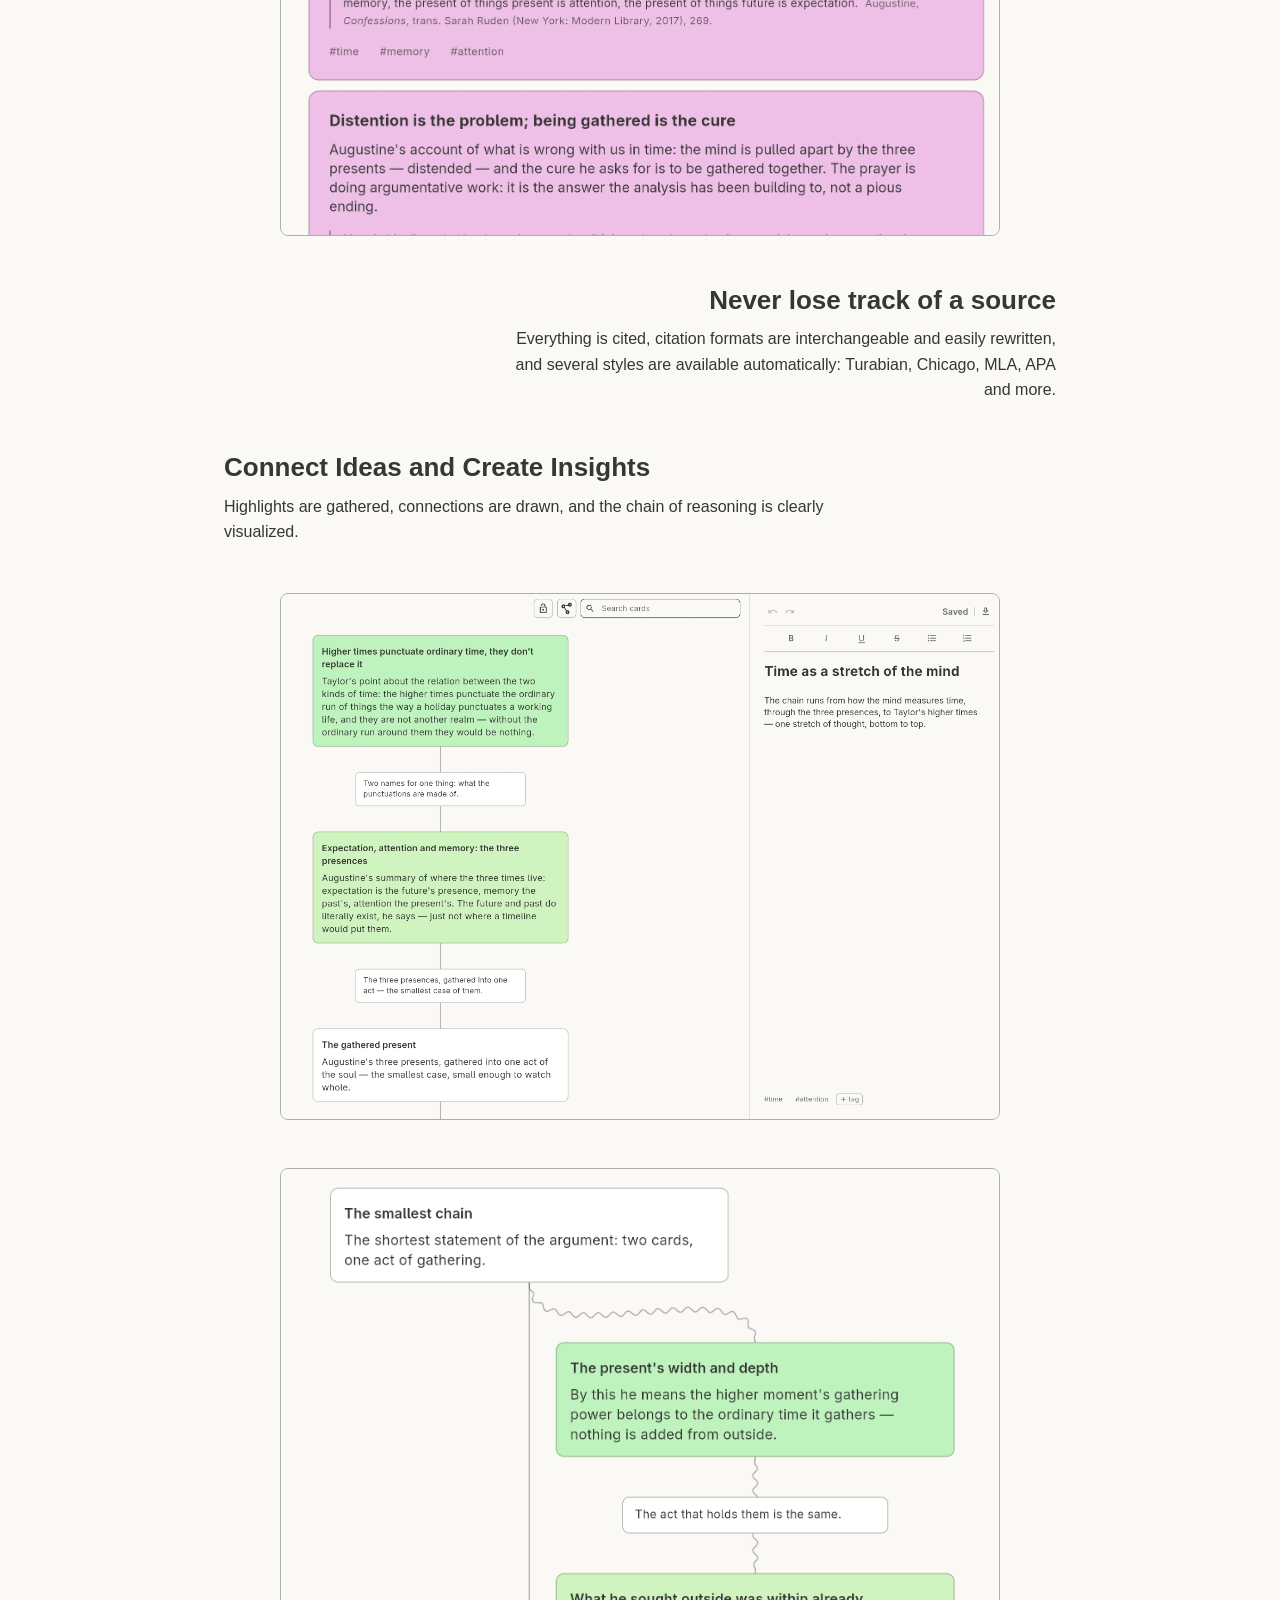
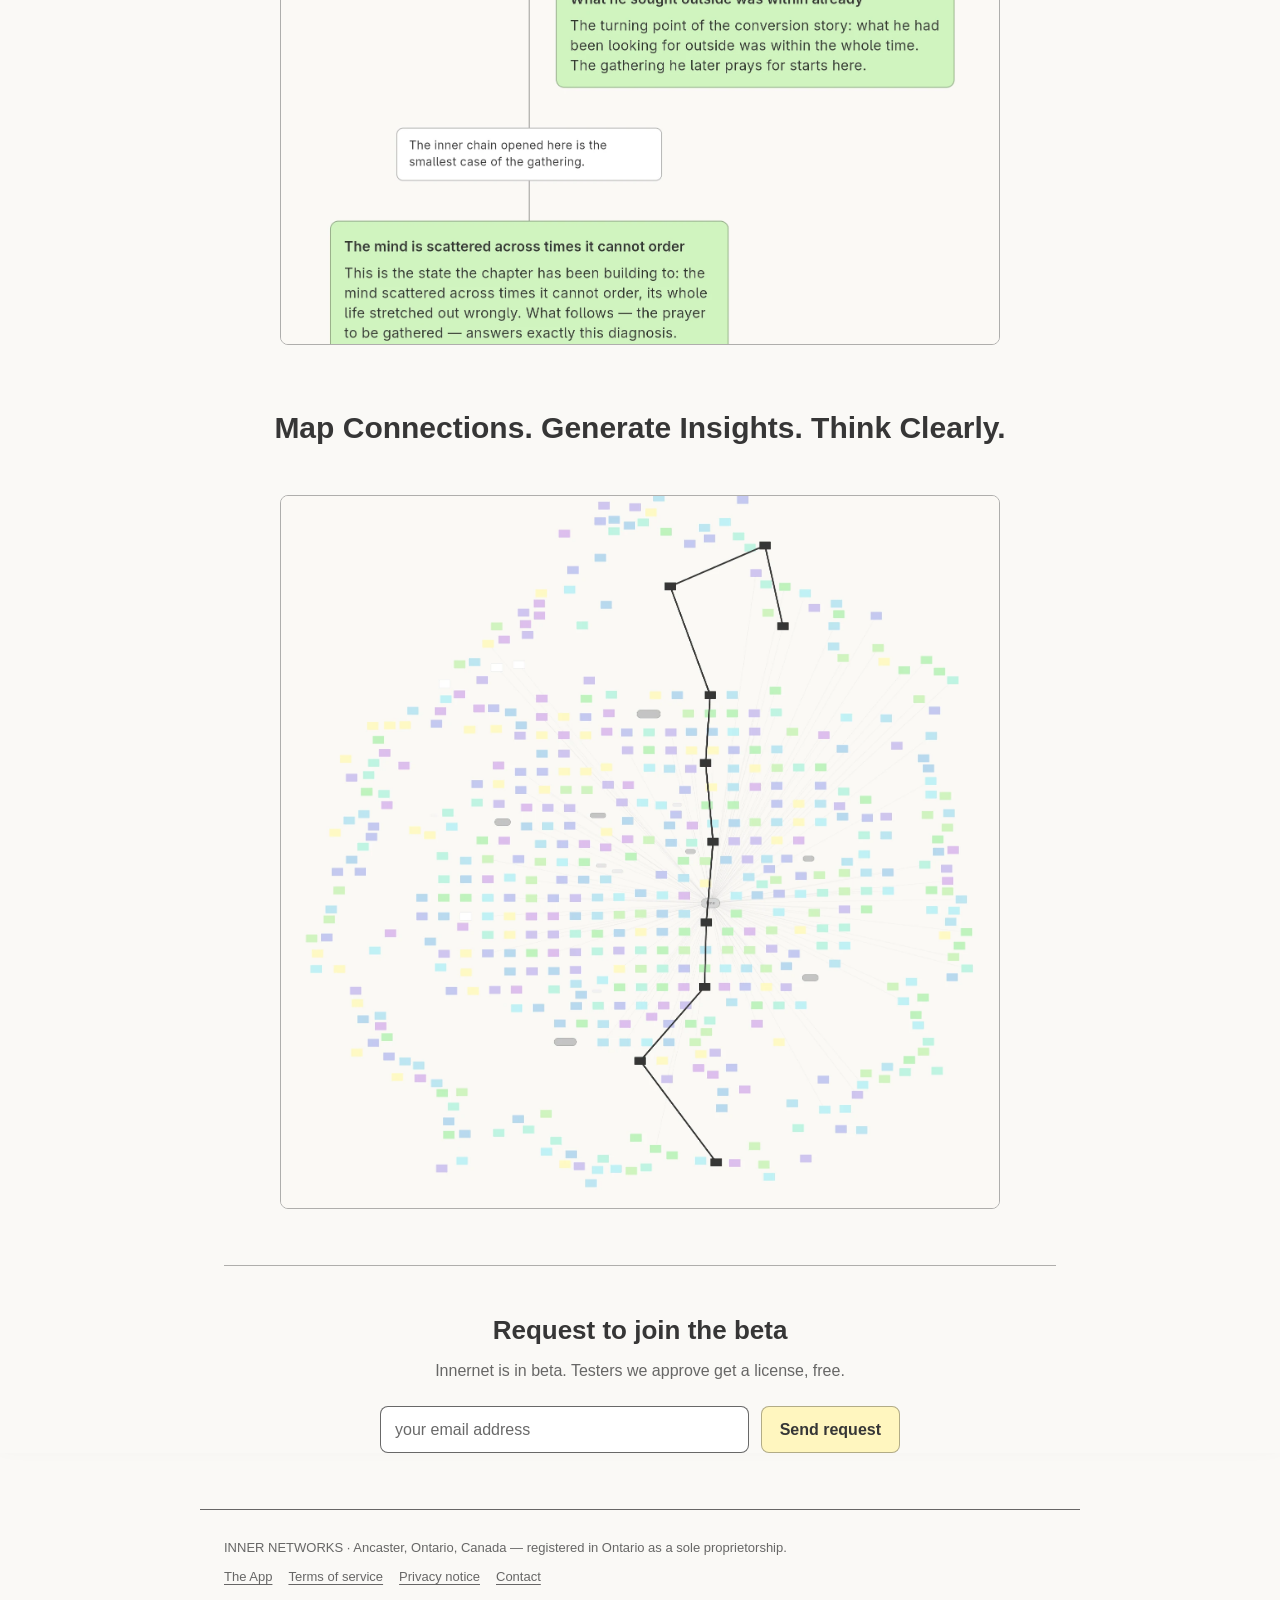
==== commit 031b424d: "Pricing and the refund policy unlisted for now: out of every footer (and the terms' link to the refu" ====
--- a/index.html
+++ b/index.html
@@ -98,7 +98,7 @@
 
 <footer>
   <p>INNER NETWORKS · Ancaster, Ontario, Canada — registered in Ontario as a sole proprietorship.</p>
-  <nav><a href="./">The App</a><a href="terms.html">Terms of service</a><a href="privacy.html">Privacy notice</a><a href="refund.html">Refund policy</a><a href="pricing.html">Pricing</a><a href="mailto:support@theinnernet.co">Contact</a></nav>
+  <nav><a href="./">The App</a><a href="terms.html">Terms of service</a><a href="privacy.html">Privacy notice</a><a href="mailto:support@theinnernet.co">Contact</a></nav>
 </footer>
 </body>
 </html>
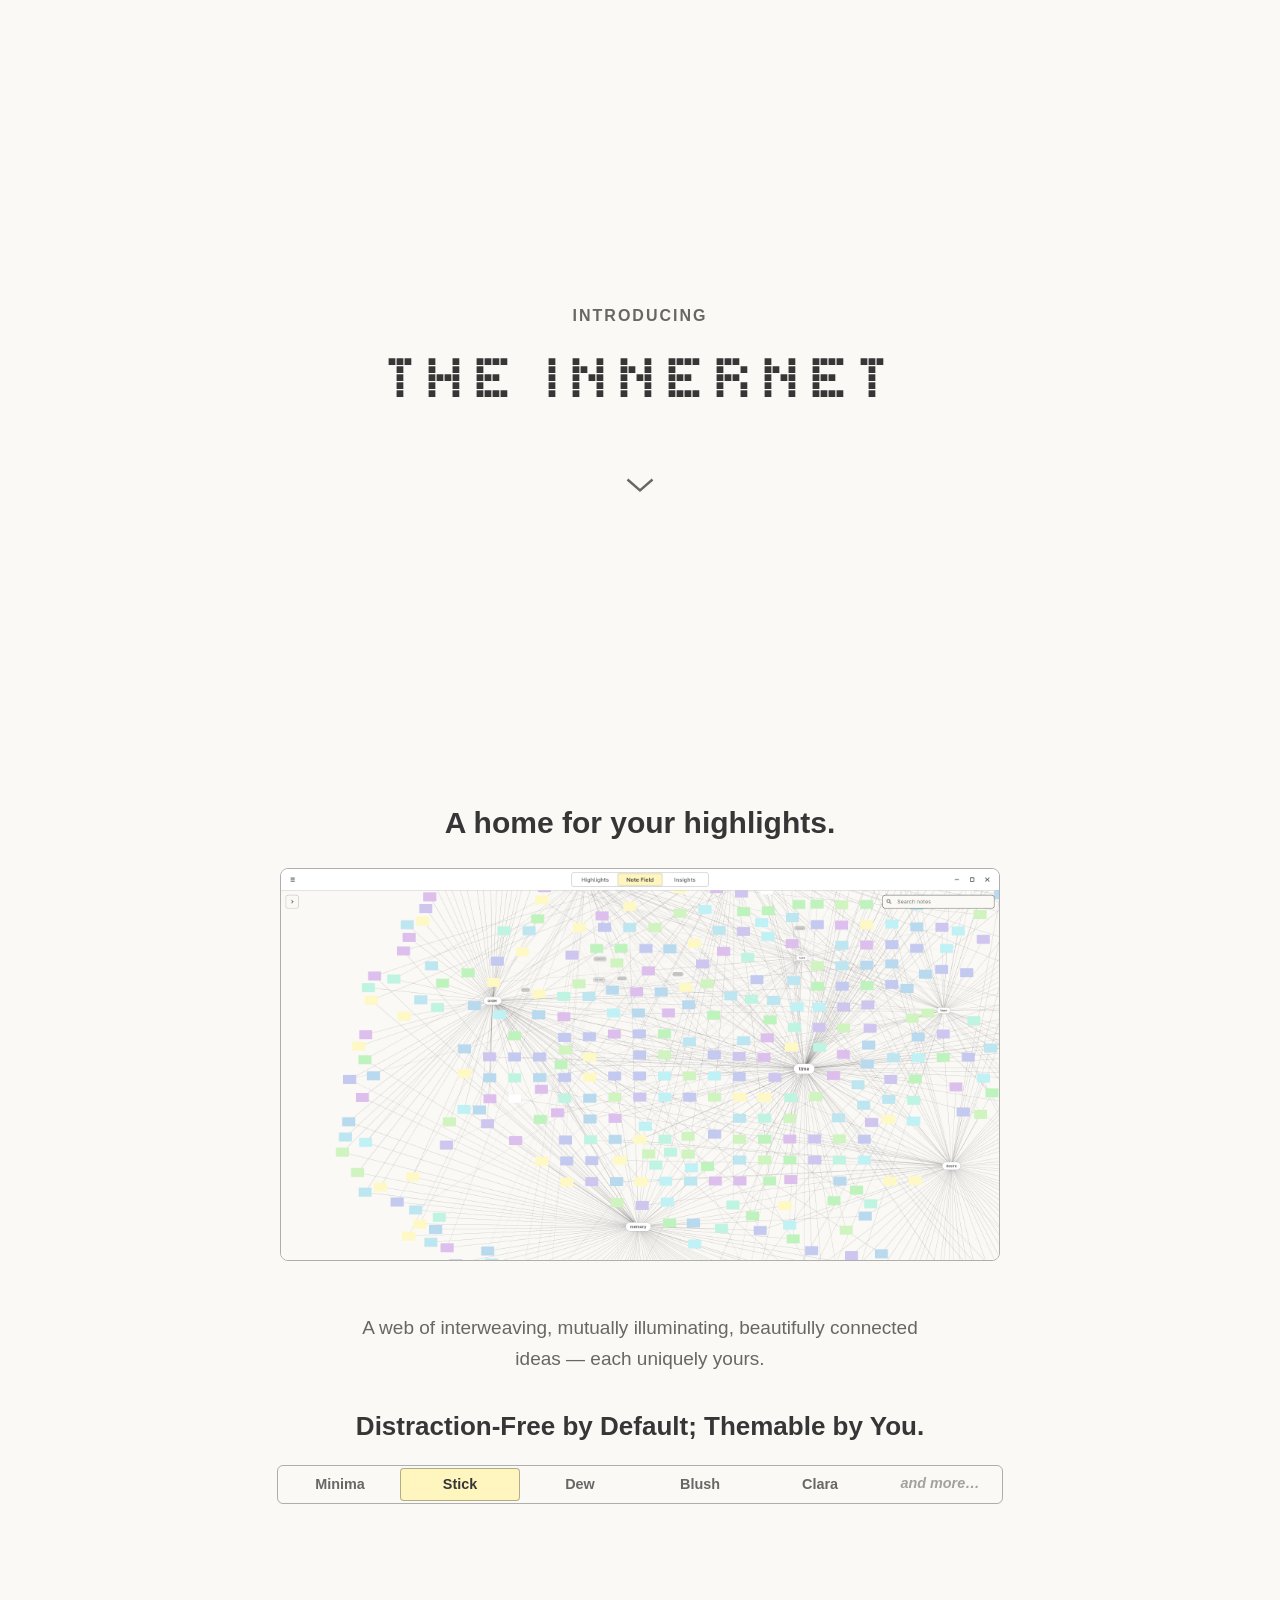
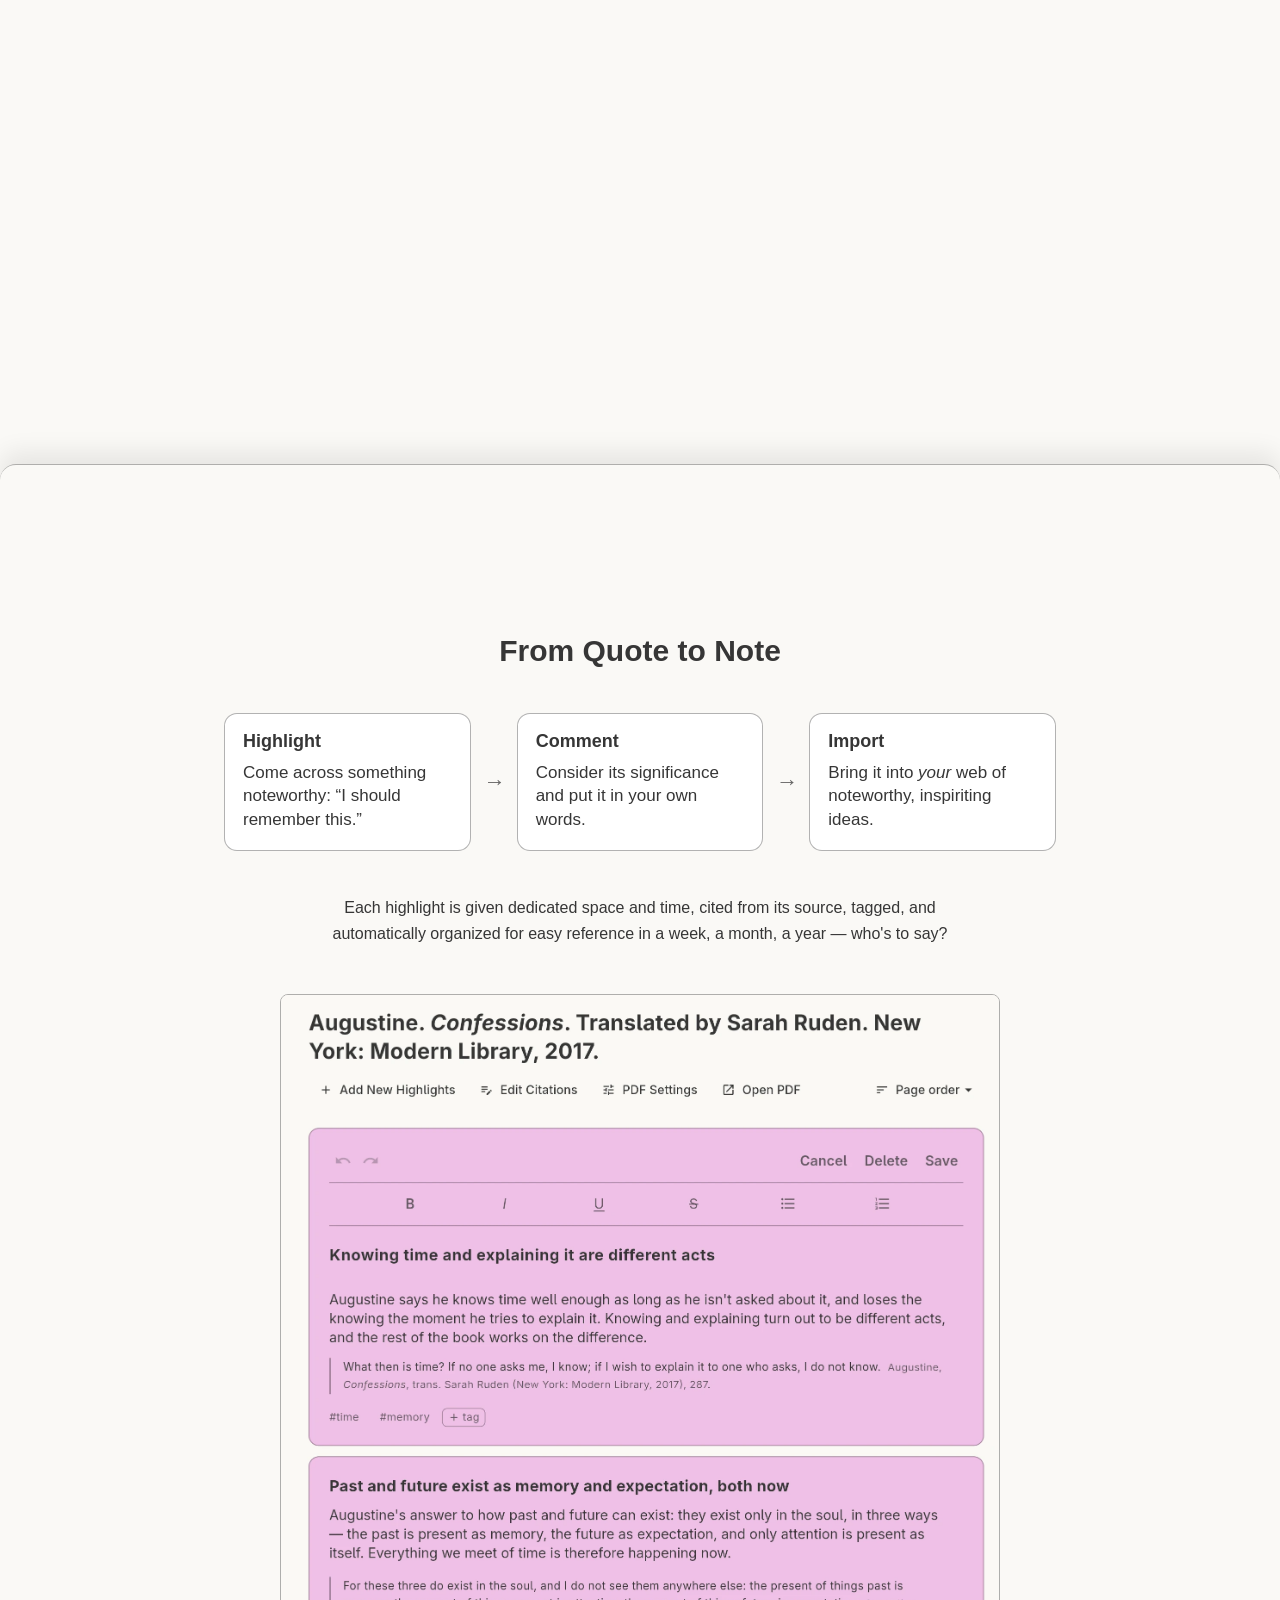
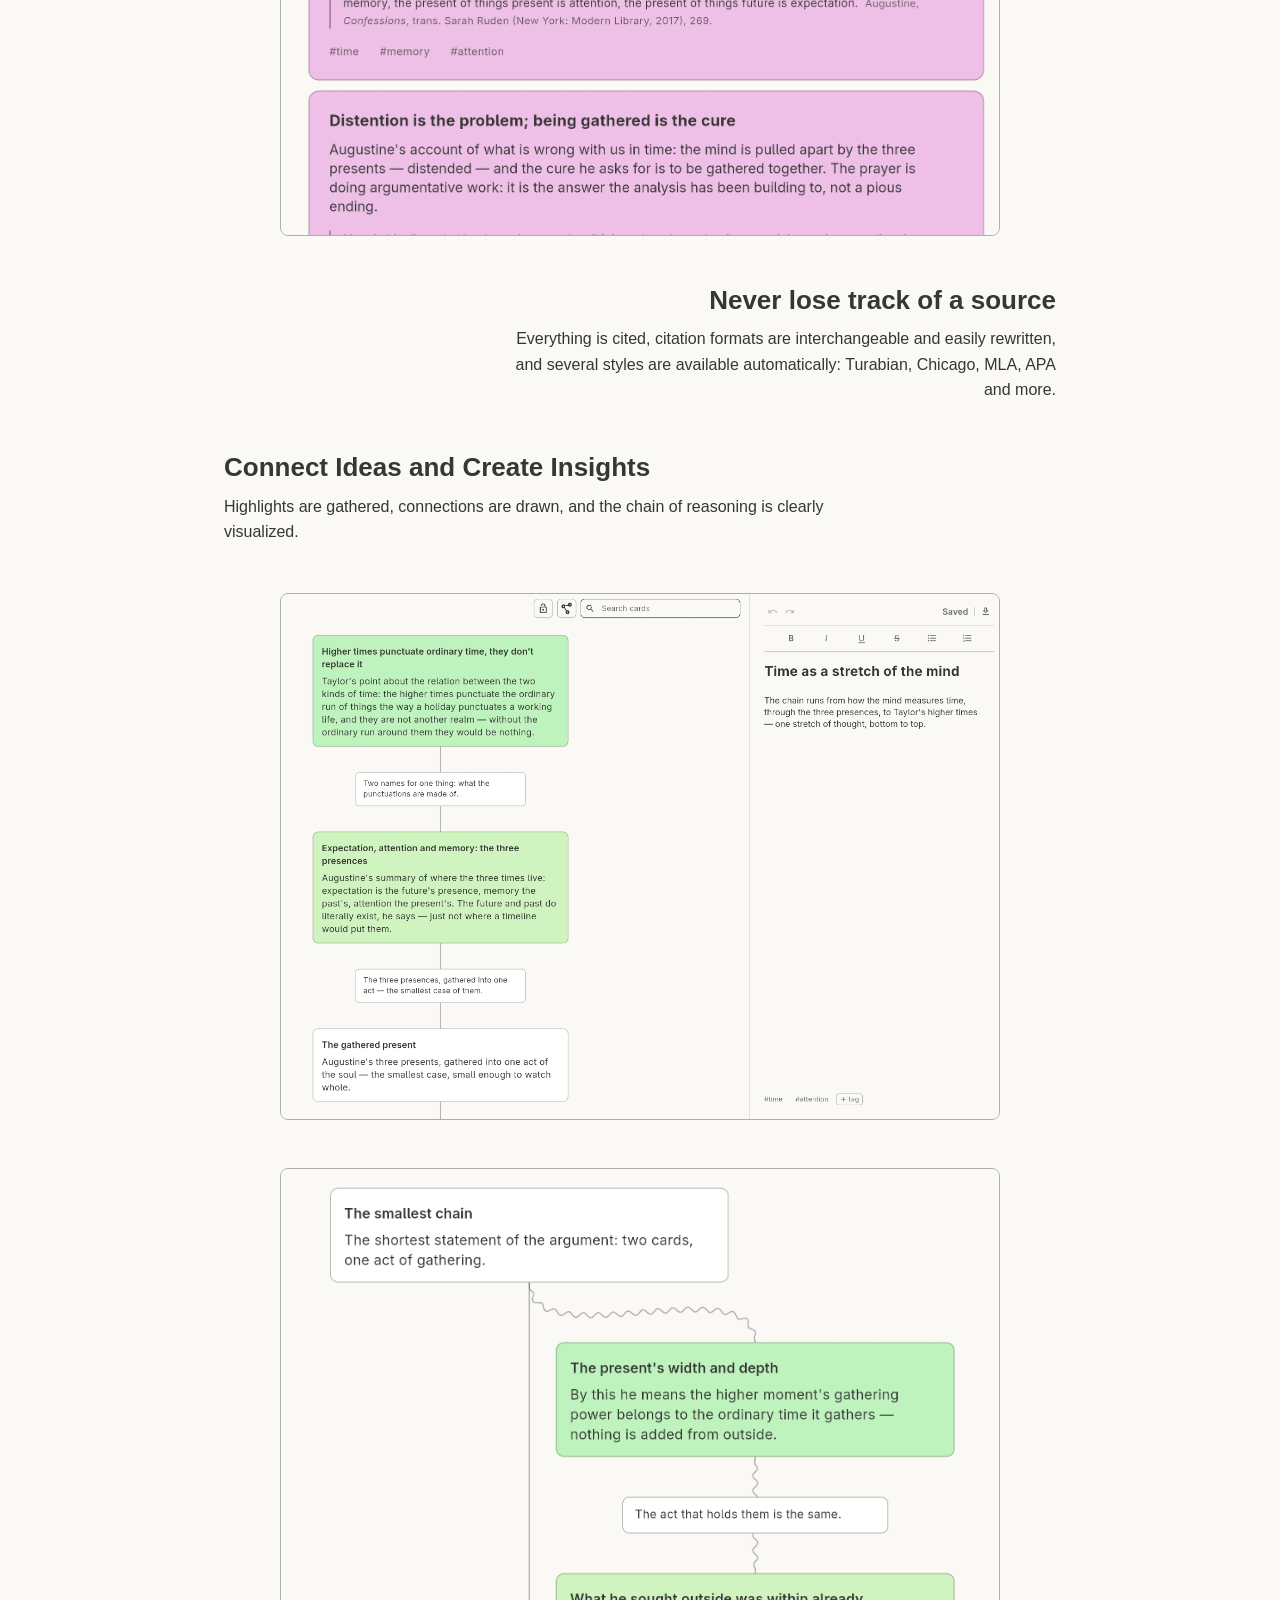
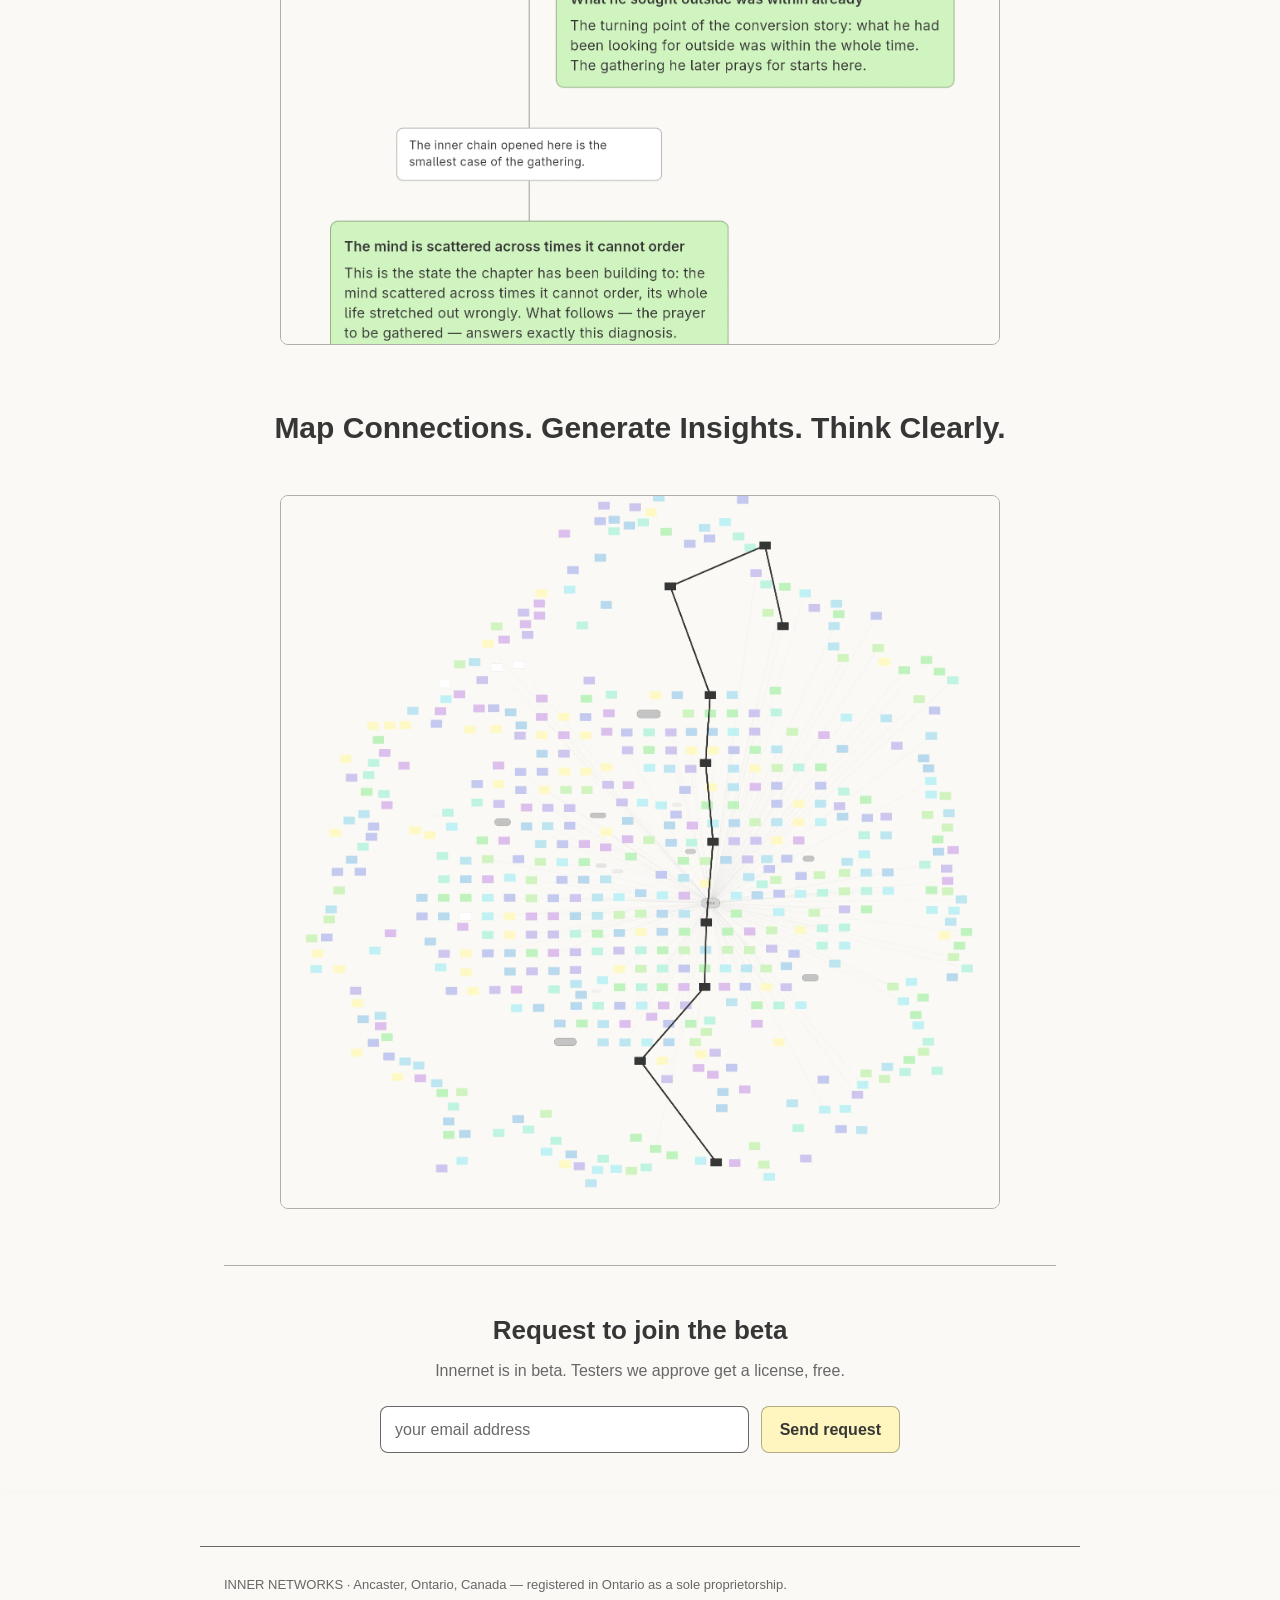
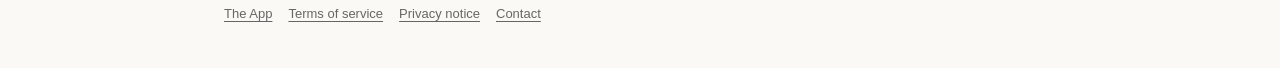
==== commit c3a2e2a7: "Request to join the beta sends the address straight to Innernet (no mail app opens), the form replac" ====
--- a/index.html
+++ b/index.html
@@ -5,8 +5,9 @@
 <meta name="viewport" content="width=device-width, initial-scale=1">
 <title>Innernet — a home for your highlights</title>
 <meta name="description" content="Innernet is a reader for the PDFs you keep coming back to: highlights become notes with citations, notes gather on a field, insights draw the connections.">
-<link rel="stylesheet" href="style.css?v=20261019f">
-<script src="theme.js?v=20261019f"></script>
+<link rel="stylesheet" href="style.css?v=20261019g">
+<script src="theme.js?v=20261019g"></script>
+<script src="beta.js?v=20261019g" defer></script>
 </head>
 <body>
 <main>
@@ -88,8 +89,9 @@
   <section class="beta-ask" id="beta">
     <h2>Request to join the beta</h2>
     <p class="quiet beta-free">Innernet is in beta. Testers we approve get a license, free.</p>
-    <form class="beta" onsubmit="location.href = 'mailto:support@theinnernet.co?subject=' + encodeURIComponent('Beta request') + '&body=' + encodeURIComponent(this.email.value); return false;">
+    <form class="beta">
       <input type="email" name="email" required placeholder="your email address" autocomplete="email">
+      <input type="text" name="website" class="beta-trap" tabindex="-1" autocomplete="off" aria-hidden="true">
       <button type="submit">Send request</button>
     </form>
   </section>
--- a/style.css
+++ b/style.css
@@ -245,6 +245,9 @@
 .beta-ask { text-align: center; margin: 48px 0 56px; }
 .beta-ask h2 { font-size: 26px; margin: 0 0 22px; }
 .beta-free { margin: -10px auto 22px; }
+/* The field only bots fill in: off screen, never seen. */
+.beta-trap { position: absolute; left: -10000px; width: 1px; height: 1px; opacity: 0; }
+.beta-note { margin: 14px auto 0; min-height: 1.4em; }
 .beta { display: flex; gap: 12px; max-width: 520px; margin: 0 auto; }
 .beta input {
   flex: 1; padding: 10px 14px; font: inherit; color: var(--ink);
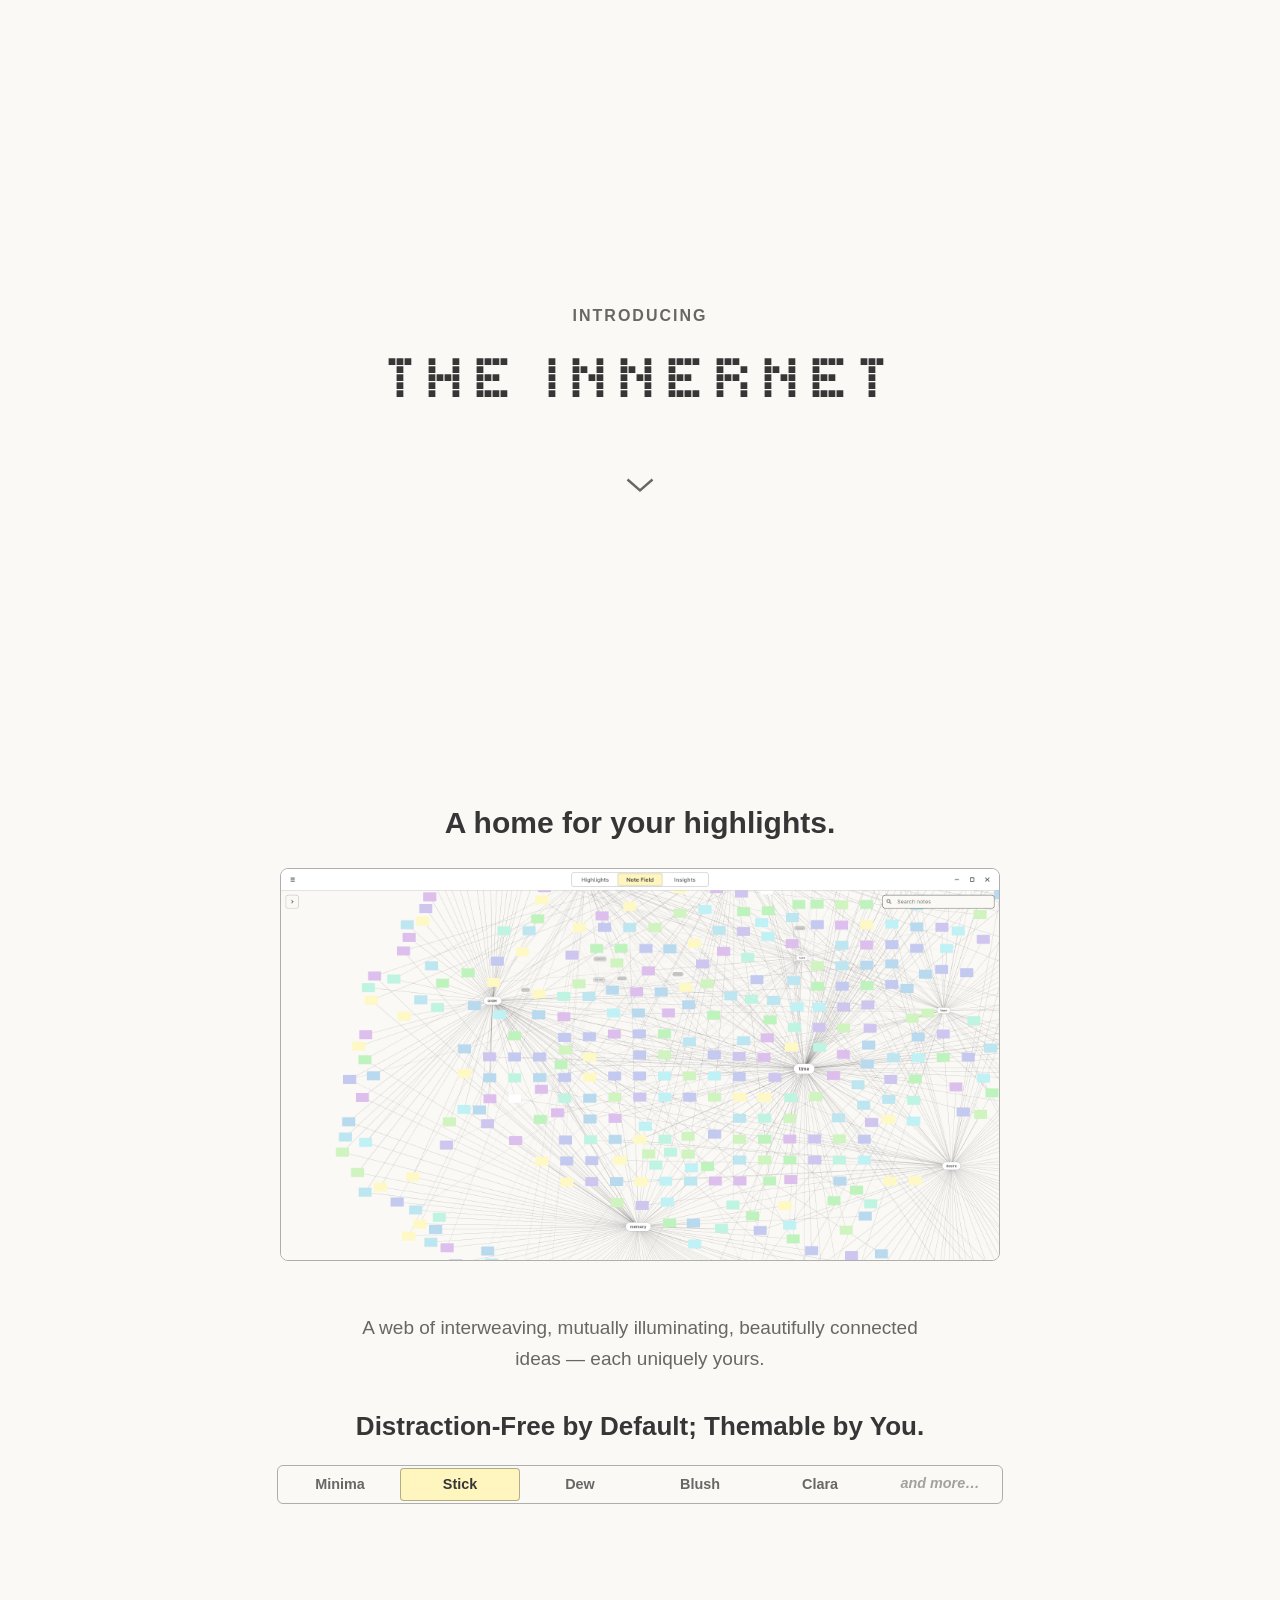
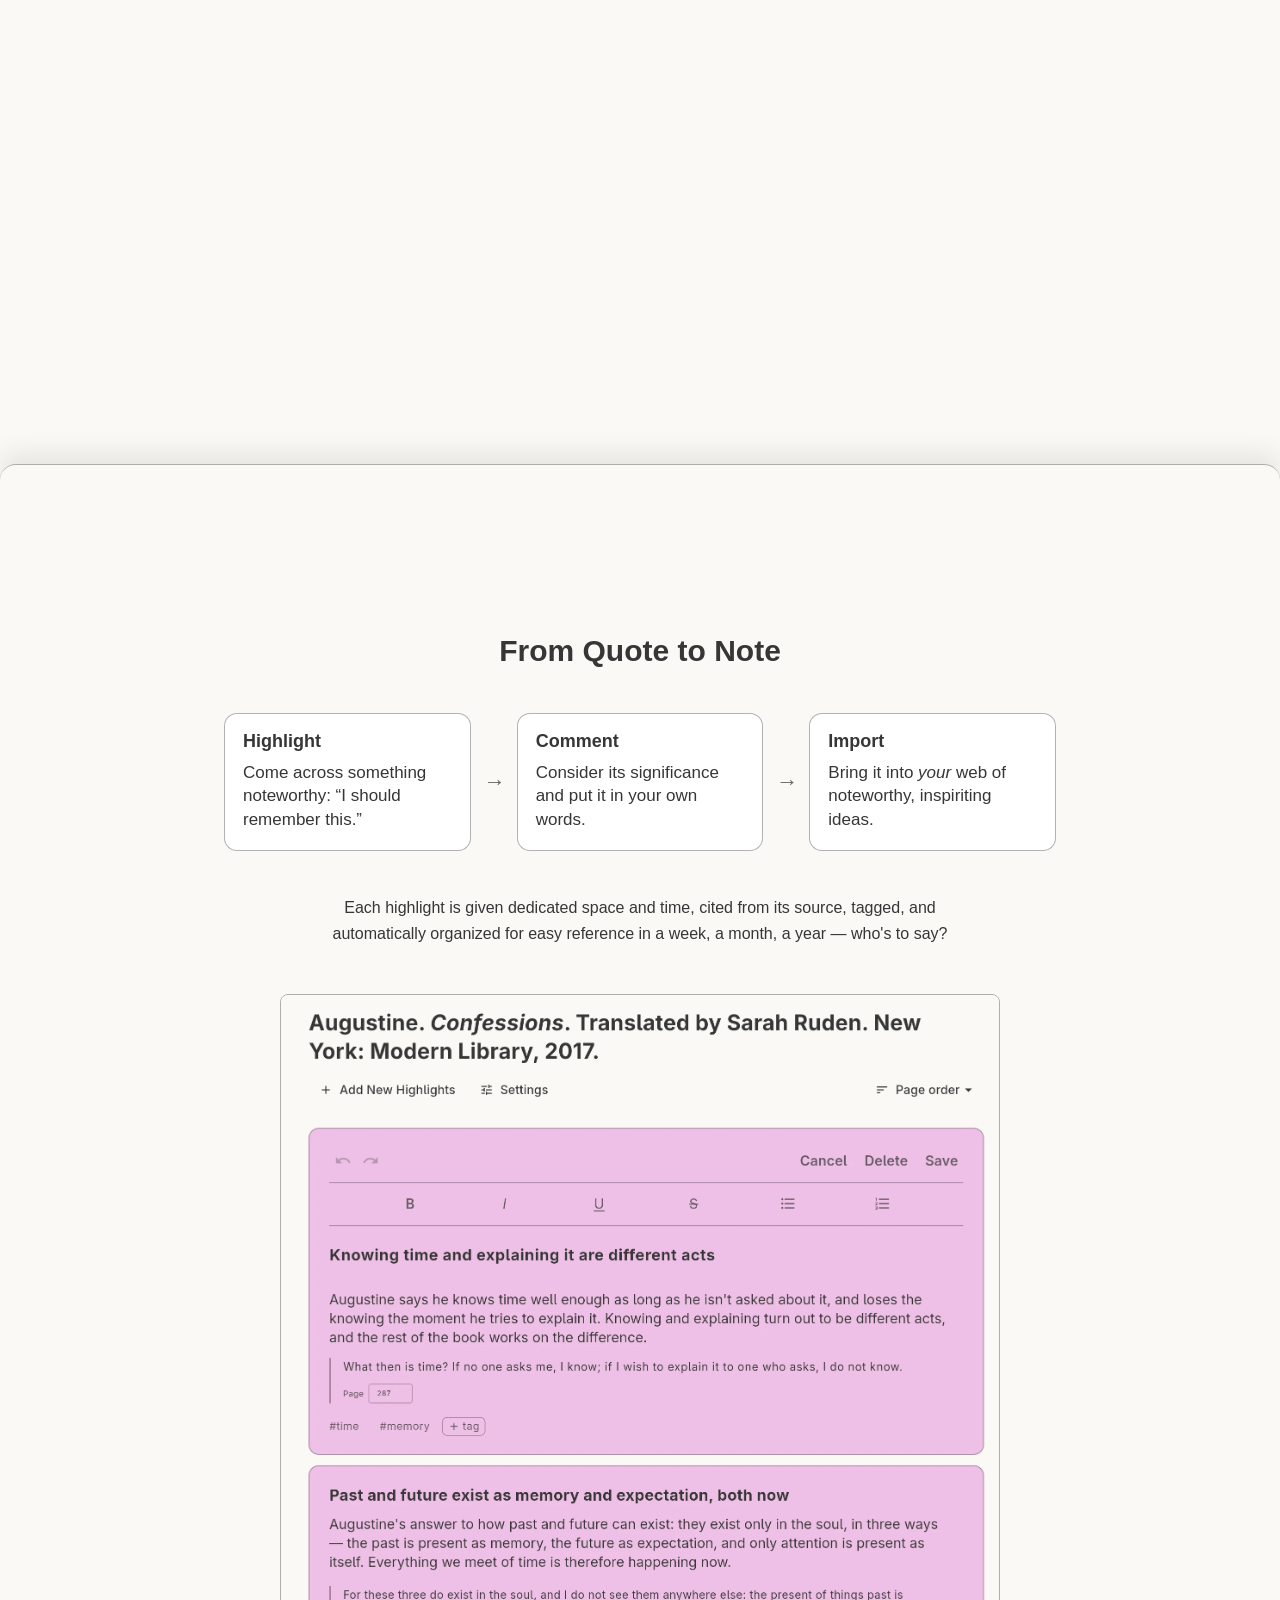
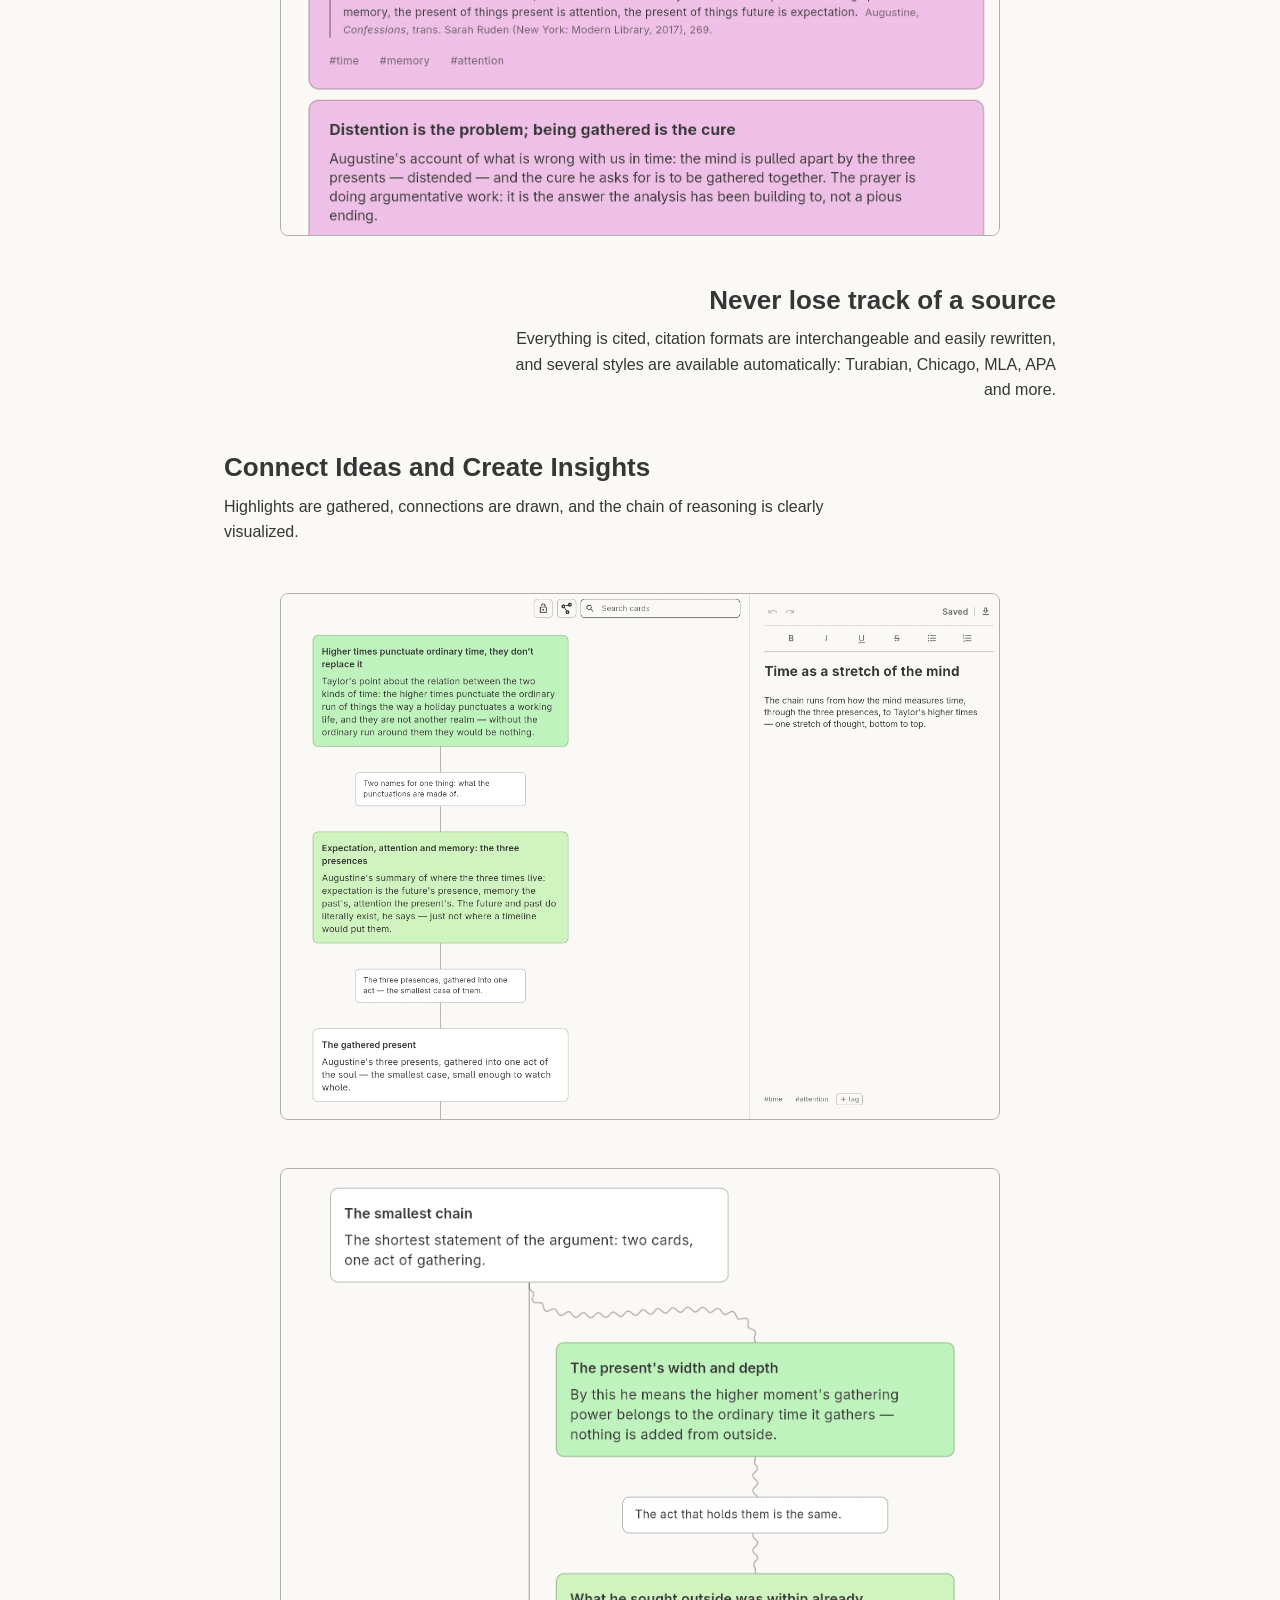
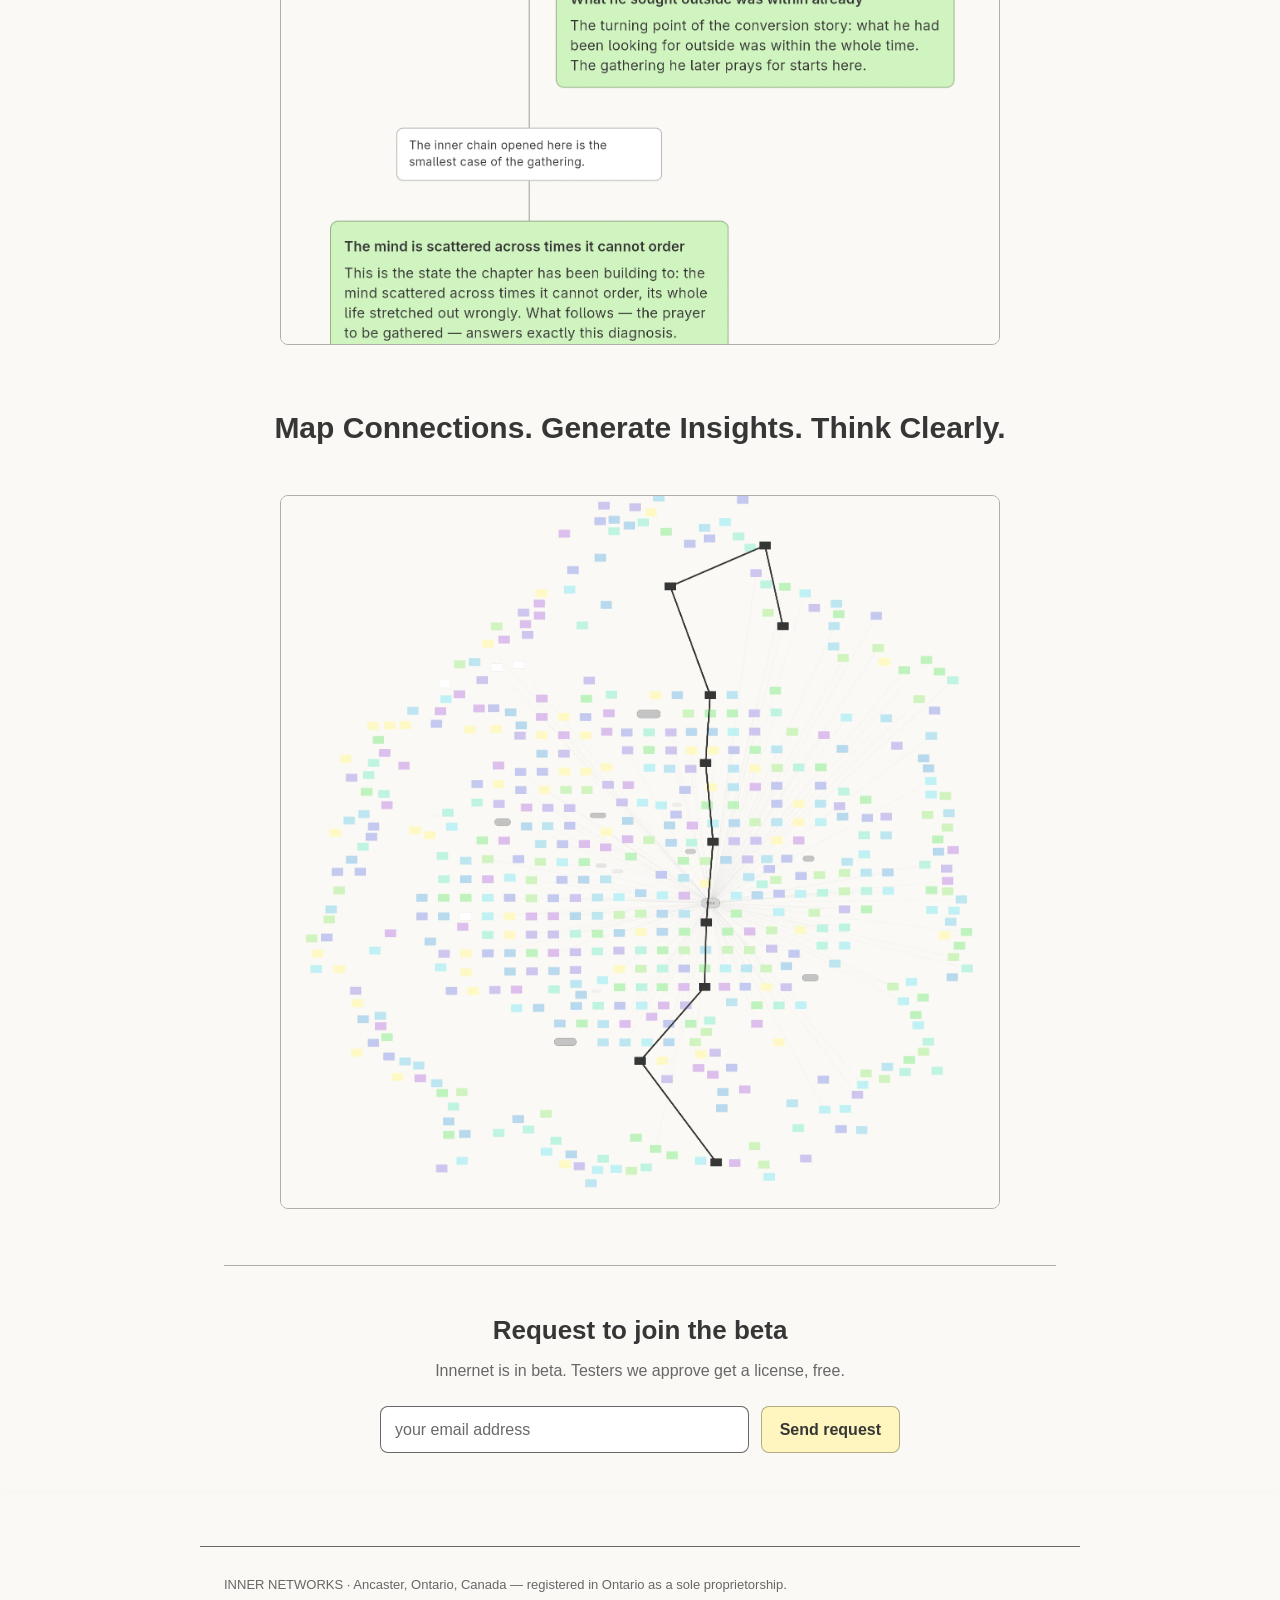
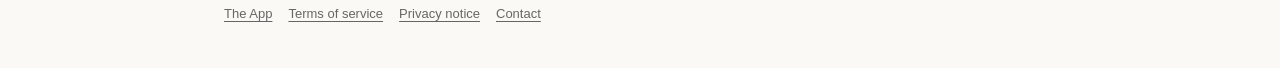
==== commit 9fce684c: "Screenshots retaken for 1.1.3 in every theme (the editing card now shows a highlight's place); versi" ====
--- a/index.html
+++ b/index.html
@@ -5,9 +5,9 @@
 <meta name="viewport" content="width=device-width, initial-scale=1">
 <title>Innernet — a home for your highlights</title>
 <meta name="description" content="Innernet is a reader for the PDFs you keep coming back to: highlights become notes with citations, notes gather on a field, insights draw the connections.">
-<link rel="stylesheet" href="style.css?v=20261019g">
-<script src="theme.js?v=20261019g"></script>
-<script src="beta.js?v=20261019g" defer></script>
+<link rel="stylesheet" href="style.css?v=20261020">
+<script src="theme.js?v=20261020"></script>
+<script src="beta.js?v=20261020" defer></script>
 </head>
 <body>
 <main>
@@ -25,7 +25,7 @@
   <section class="home-card">
     <h2>A home for your highlights.</h2>
     <figure class="screen">
-      <img src="images/minima/note-field.webp?v=20261019b" data-shot="note-field" alt="The Note Field seen from far: over five hundred note cards from ten books laid out as a map, each tag a hub — order, language, habit, time, memory — with lines joining every card to what it shares.">
+      <img src="images/minima/note-field.webp?v=20261020" data-shot="note-field" alt="The Note Field seen from far: over five hundred note cards from ten books laid out as a map, each tag a hub — order, language, habit, time, memory — with lines joining every card to what it shares.">
     </figure>
     <p class="tagline">A web of interweaving, mutually illuminating, beautifully connected ideas — each uniquely yours.</p>
   </section>
@@ -57,7 +57,7 @@
   <p class="process-lede">Each highlight is given dedicated space and time, cited from its source, tagged, and automatically organized for easy reference in a week, a month, a year — who's to say?</p>
 
   <figure class="screen">
-    <img src="images/minima/editing-a-card.webp?v=20261019b" data-shot="editing-a-card" alt="A document's cards being edited: titles written as one-sentence summaries, notes stating plainly what the author is saying, the quotation beneath with its Turabian citation and tags.">
+    <img src="images/minima/editing-a-card.webp?v=20261020" data-shot="editing-a-card" alt="A document's cards being edited: titles written as one-sentence summaries, notes stating plainly what the author is saying, the quotation beneath with its Turabian citation and tags.">
   </figure>
 
   <section class="walk right">
@@ -71,17 +71,17 @@
   </section>
 
   <figure class="screen">
-    <img src="images/minima/throughline.webp?v=20261019b" data-shot="throughline" alt="An insight board: highlight cards linked by lines with comments, a throughline ending in an insight card.">
+    <img src="images/minima/throughline.webp?v=20261020" data-shot="throughline" alt="An insight board: highlight cards linked by lines with comments, a throughline ending in an insight card.">
   </figure>
 
   <figure class="screen">
-    <img src="images/minima/sub-throughline.webp?v=20261019b" data-shot="sub-throughline" alt="A smaller chain on the same board: an insight card opening through two highlight cards joined by commented lines.">
+    <img src="images/minima/sub-throughline.webp?v=20261020" data-shot="sub-throughline" alt="A smaller chain on the same board: an insight card opening through two highlight cards joined by commented lines.">
   </figure>
 
   <h2 class="process-head">Map Connections. Generate Insights. Think Clearly.</h2>
 
   <figure class="screen">
-    <img src="images/minima/field-throughline.webp?v=20261019b" data-shot="field-throughline" alt="The Note Field seen from far, every other line faded: one dark throughline running straight down through the middle of five hundred cards, from a highlight in one book to the next and on through seven of them.">
+    <img src="images/minima/field-throughline.webp?v=20261020" data-shot="field-throughline" alt="The Note Field seen from far, every other line faded: one dark throughline running straight down through the middle of five hundred cards, from a highlight in one book to the next and on through seven of them.">
   </figure>
 
   <hr class="rule">
